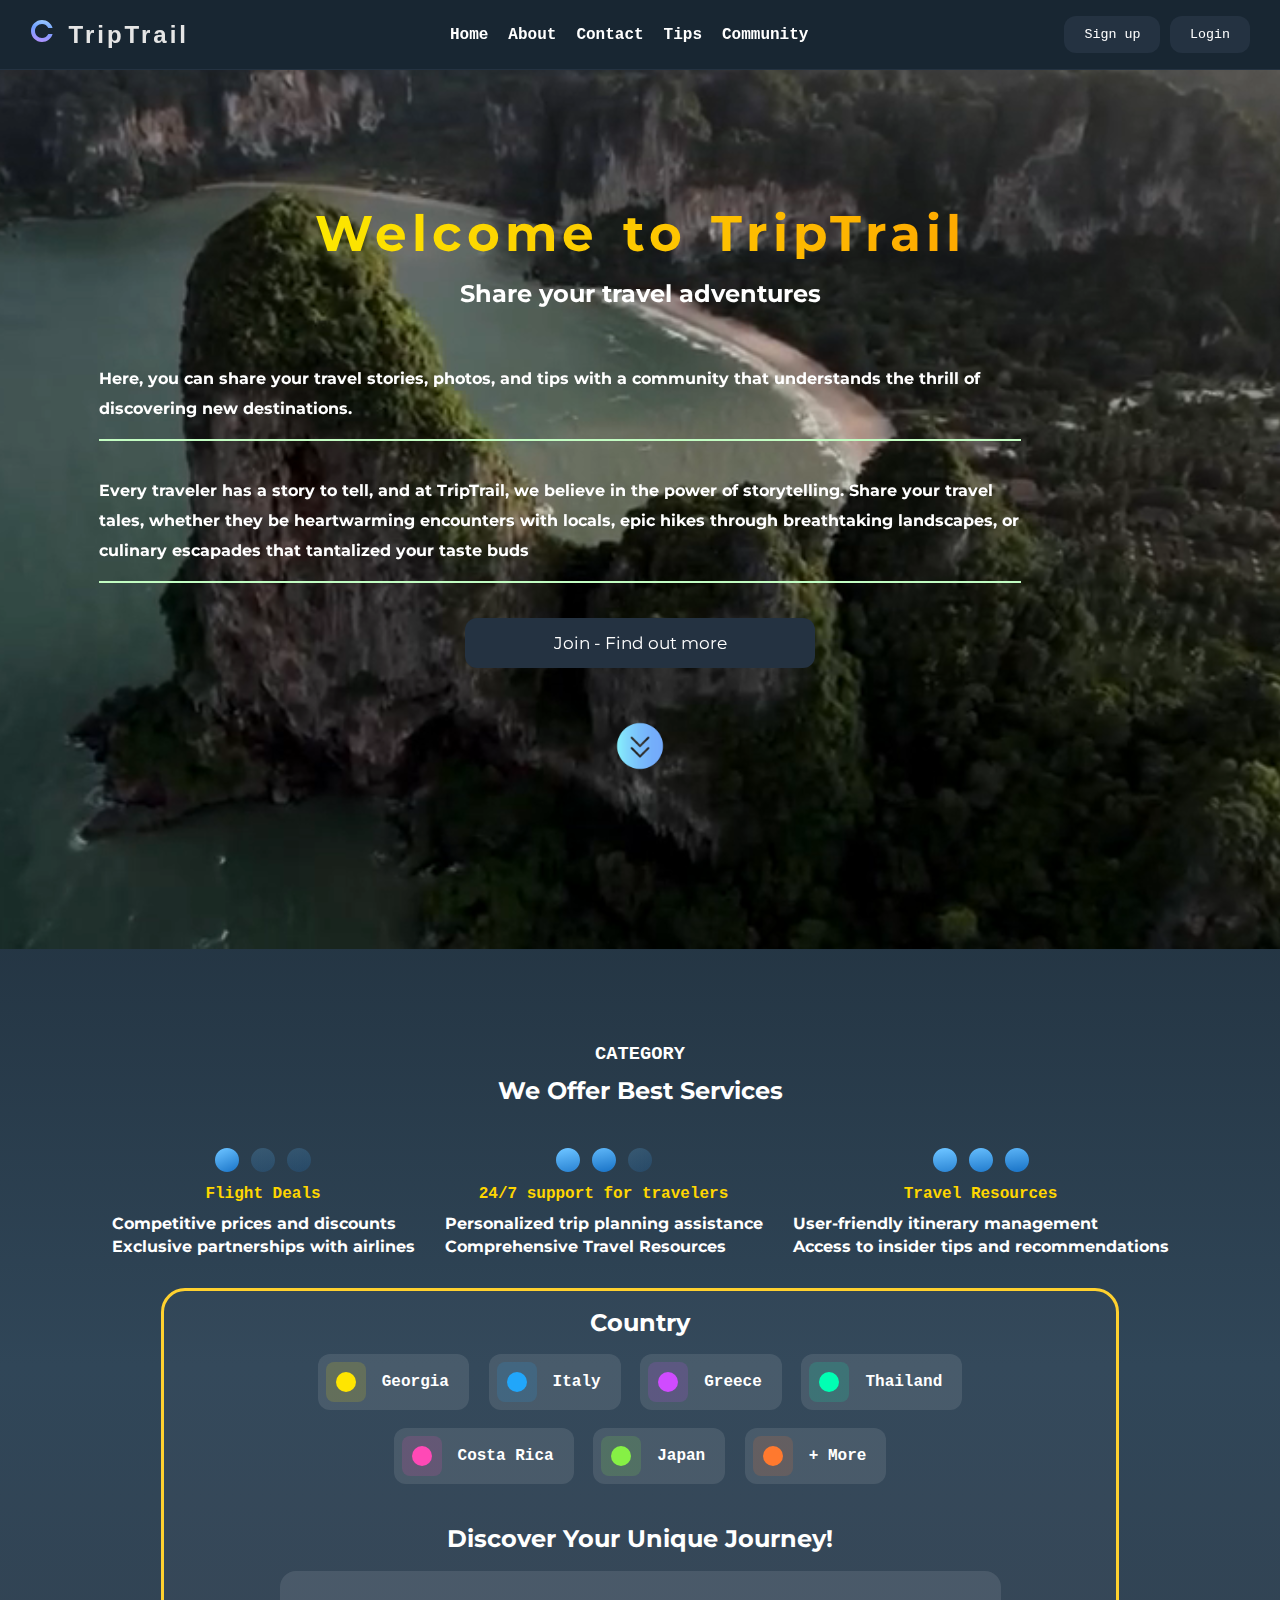
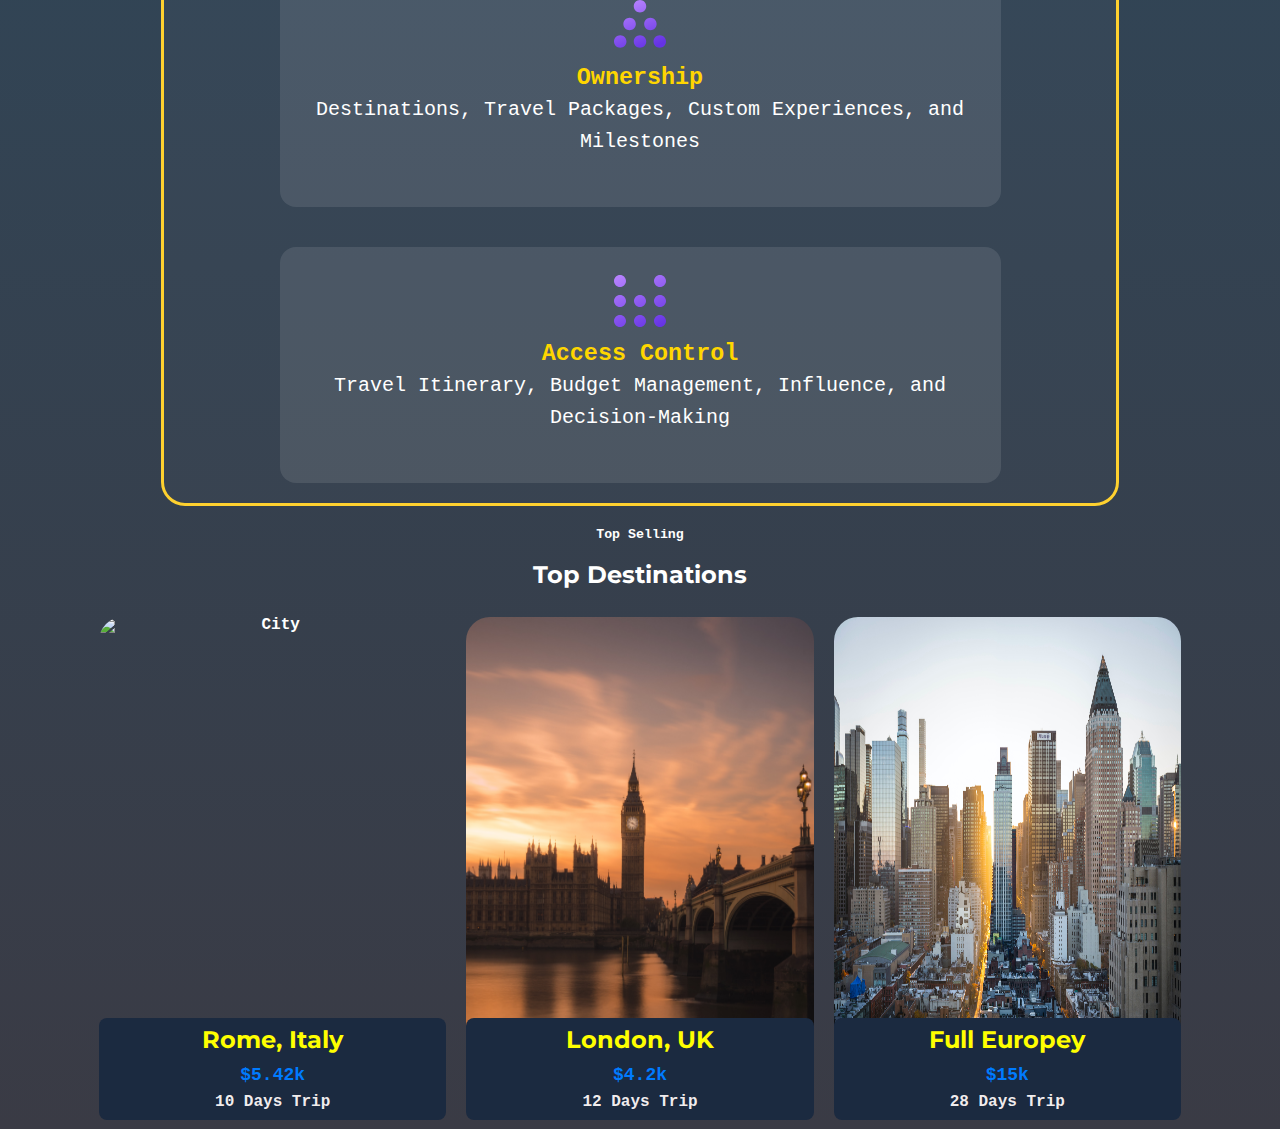
==== page/index.html @ 3b3ab617 "add destinations with responsive design" ====
<!DOCTYPE html>
<html lang="en">
  <head>
    <meta charset="UTF-8" />
    <meta name="viewport" content="width=device-width, initial-scale=1.0" />
    <!-- Font Styles: PT Mono -->
    <link rel="preconnect" href="https://fonts.googleapis.com" />
    <link rel="preconnect" href="https://fonts.gstatic.com" crossorigin />
    <link
      href="https://fonts.googleapis.com/css2?family=Asul&family=Manrope:wght@500&family=Montserrat:wght@100;200;300;500&family=PT+Mono&family=Roboto:wght@100;400;500&family=Ubuntu&family=Urbanist:wght@100&display=swap"
      rel="stylesheet"
    />

    <link rel="stylesheet" href="../style/reset.css" />
    <link rel="stylesheet" href="../style/style.css" />
    <script defer src="../functional.js"></script>
    <title>Travel Blog</title>
  </head>

  <body>
    <!-- ^ ---------- Header Section -->
    <header class="header_trip">
      <div class="navbar">
        <div>
          <img src="../image/logo-trip.svg" alt="Logo Icon" />
          <h2 id="logo_name">TripTrail</h2>
        </div>
        <!--^ ---------- Navigation Bar -->
        <nav class="nav_item">
          <ul class="nav_list active">
            <li><a href="#">Home</a></li>
            <li><a href="#">About</a></li>
            <li><a href="#">Contact</a></li>
            <li><a href="#">Tips</a></li>
            <li><a href="#">Community</a></li>
          </ul>
        </nav>
        <div>
          <div>
            <button class="register_btn">
              <a href="../page/registracion.html">Sign up</a>
            </button>
            <button class="register_btn">
              <a href="../page/registracion.html">Login</a>
            </button>
          </div>

          <div>
            <img
              id="burgerIcon"
              class="menu_icon burger"
              src="../image/burger-icon.png"
              alt="burger-icon"
            />
            <img
              id="closeIcon"
              class="menu_icon close"
              src="../image/close-icon.png"
              alt="close-icon"
            />
          </div>
        </div>
      </div>
    </header>

    <main>
      <section class="banner_section">
        <div class="contain">
          <video id="customVideo" autoplay muted loop>
            <source src="../image/banner-video.MP4" type="video/mp4" />
          </video>
        </div>

        <div class="banner_content">
          <h1 class="welcome FtMono">Welcome to TripTrail</h1>
          <h2 class="share FtMono">Share your travel adventures</h2>
          <p class="about_text FtMono">
            Here, you can share your travel stories, photos, and tips with a
            community that understands the thrill of discovering new
            destinations.
          </p>
          <p class="about_text FtMono">
            Every traveler has a story to tell, and at TripTrail, we believe in
            the power of storytelling. Share your travel tales, whether they be
            heartwarming encounters with locals, epic hikes through breathtaking
            landscapes, or culinary escapades that tantalized your taste buds
          </p>
          <button class="more_btn FtMono">Join - Find out more</button>
        </div>
      </section>
      <div class="arrow_container hidearrow">
        <img
          class="arrow"
          src="../image/down-arrow.png"
          alt="draw icon"
          id="scrollToNext"
        />
      </div>

      <section id="nextSection" class="about_section">
        <div class="roadmap">
          <h3>CATEGORY</h3>
          <h2 class="title FtMono">We Offer Best Services</h2>
          <div class="service">
            <div class="service_box">
              <img src="../image/Icon_feature_1.svg" alt="Color circle " />
              <h4 class="service_name">Flight Deals</h4>
              <p class="service_list FtMono">
                Competitive prices and discounts
              </p>
              <p class="service_list FtMono">
                Exclusive partnerships with airlines
              </p>
            </div>

            <div class="service_box">
              <img src="../image/Icon_feature_2.svg" alt="Color circle " />
              <h4 class="service_name">24/7 support for travelers</h4>
              <p class="service_list FtMono">
                Personalized trip planning assistance
              </p>
              <p class="service_list FtMono">Comprehensive Travel Resources</p>
            </div>

            <div class="service_box">
              <img src="../image/Icon_feature_3.svg" alt="Color circle " />
              <h4 class="service_name">Travel Resources</h4>
              <p class="service_list FtMono">
                User-friendly itinerary management
              </p>
              <p class="service_list FtMono">
                Access to insider tips and recommendations
              </p>
            </div>
          </div>

          <div class="creatorInfo">
            <div class="country">
              <h2 class="FtMono nameCountry">Country</h2>
              <!-- 1 -->
              <div class="countryBox">
                <img src="../image/Icon_1.svg" alt="Color circle" />
                <p>Georgia</p>
              </div>
              <!-- 2 -->
              <div class="countryBox">
                <img src="../image/Icon_2.svg" alt="Color circle" />
                <p>Italy</p>
              </div>
              <!-- 3 -->
              <div class="countryBox">
                <img src="../image/Icon_3.svg" alt="Color circle" />
                <p>Greece</p>
              </div>
              <!-- 4 -->
              <div class="countryBox">
                <img src="../image/Icon_4.svg" alt="Color circle" />
                <p>Thailand</p>
              </div>
              <!-- 5 -->
              <div class="countryBox">
                <img src="../image/Icon_5.svg" alt="Color circle" />
                <p>Costa Rica</p>
              </div>
              <!-- 6 -->
              <div class="countryBox">
                <img src="../image/Icon_6.svg" alt="Color circle" />
                <p>Japan</p>
              </div>
              <!-- 7-->
              <div class="countryBox">
                <img src="../image/Icon_7.svg" alt="Color circle" />
                <p>+ More</p>
              </div>
            </div>
            <h2 class="FtMono cardTitle">Discover Your Unique Journey!</h2>
            <div class="card">
              <div class="card_content">
                <img src="../image/Icon_ownership.svg" alt="Ownership" />
                <h3 style="color: #ffd600">Ownership</h3>
                <p>
                  Destinations, Travel Packages, Custom Experiences, and
                  Milestones
                </p>
              </div>

              <div class="card_content">
                <img src="../image/Icon_access.svg" alt="access" />
                <h3 style="color: #ffd600">Access Control</h3>
                <p>
                  Travel Itinerary, Budget Management, Influence, and
                  Decision-Making
                </p>
              </div>
            </div>
          </div>
        </div>
        <img class="uparrow" src="../image/up-arrow.png" alt="up arrow" />
      </section>

      <section class="reviews_section">
        <div class="destinations">
          <div class="rev">
            <h5>Top Selling</h5>
            <h2 class="FtMono">Top Destinations</h2>
          </div>
          <div class="contentCityInfo">
          <!-- 1 -->
          <div class="cityCard">
            <img class="cityImg" src="../image/city1.jpg" alt="City" />
      
            <div class="cityInfo">
              <p class="cityName FtMono">Rome, Italy</p>
              <div>
                
              </div>
              <span class="cityPrice">$5.42k</span>
              <p class="cityDuration">10 Days Trip</p>
            </div>
          </div>
      
          <!-- 2 -->
          <div class="cityCard">
            <img class="cityImg" src="../image/city2.jpg" alt="City" />
      
            <div class="cityInfo">
              <p class="cityName FtMono">London, UK</p>
              <span class="cityPrice">$4.2k</span>
              <p class="cityDuration">12 Days Trip</p>
            </div>
          </div>
      
          <!-- 3 -->
          <div class="cityCard">
            <img class="cityImg" src="../image/city3.jpg" alt="City" />
      
            <div class="cityInfo">
              <p class="cityName FtMono">Full Europey</p>
              <span class="cityPrice">$15k</span>
              <p class="cityDuration">28 Days Trip</p>
            </div>
          </div>

        

          </div>
        </div>
      </section>
      
    </main>
  </body>
</html>
---- style/style.css ----
/* CSS Variables */
:root {
  --color-bg: #0a11172d;
  --color-dark-gunmetal: #182632;
  --color-gunmetal: #243241;
  --color-purple-light: #e2c1f9;
  --color-yellow: #ffc803;
  --color-white: #fff;
  --color-platinum: #e5e5e5;
  --color-blue-hover: #5021ff;
  --color-error-red: #E84142;
  --font-family-mono: "PT Mono", monospace;
  --animation-duration: 0.5s;
}

* {
  color: var(--color-white);
  font-family: var(--font-family-mono);
}

body {
  min-height: 100vh;
  background-color: var(--color-bg);
  font-weight: 700;
  background-image: linear-gradient(0deg,
      #3a3b45 0%,
      #304658 50%,
      #0a1117 100%);
}

/* Header Styles */

header {
  min-height: 4.375rem;
  position: fixed;
  top: 0;
  left: 0;
  right: 0;
  background-color: var(--color-dark-gunmetal);
  border-bottom: 0.0625rem solid var(--color-gunmetal);
  z-index: 100;
  transition: opacity 0.5s ease, transform 0.5s ease;
  padding: 0 1.875rem;
}

.navbar {
  display: flex;
  align-items: center;
  flex-wrap: wrap;
  position: fixed;
  top: 0;
  left: 0;
  width: 100%;
  min-height: 4.375rem;
  border-bottom: 0.0625rem solid var(--color-gunmetal);
  transform: translateY(-100%);
  transition: opacity 0.5s ease, transform 0.5s ease;
  padding: 0 1.875rem;
}

#logo_name {
  font-family: "Segoe UI", Tahoma, Geneva, Verdana, sans-serif;
  letter-spacing: 0.1875rem;
  display: inline-block;
  padding: 0.3125rem;
  color: var(--color-platinum);
}

.nav_item {
  display: flex;
  gap: 1.25rem;
  align-items: center;
}

.nav_list {
  list-style: none;
  display: flex;
  gap: 1.25rem;
}

.nav_list a {
  text-decoration: none;
  color: var(--color-white);
  padding-bottom: 0.625rem;
  border-bottom: 0.125rem solid transparent;
  transition: color 0.3s ease, border-bottom 0.4s ease-in-out;
}

.nav_list a:hover {
  color: var(--color-blue-hover);
  border-bottom-color: var(--color-blue-hover);
}

.register_btn,
.more_btn {
  padding: 0.6875rem 1.25rem;
  border-radius: 0.75rem;
  background-color: var(--color-gunmetal);
  cursor: pointer;
  transition: background-color 0.3s ease, transform 0.2s ease;
}

.register_btn:hover,
.more_btn:hover {
  background-color: var(--color-blue-hover);
  transform: scale(1.05);
}

.menu_icon {
  display: none;
  height: 1.875rem;
}

.nav_item {
  display: flex;
  justify-content: center;
  align-items: center;
  flex-grow: 1;
}

/*Menu Animation */
@keyframes slideDown {
  from {
    transform: translateY(-100%);
    opacity: 0;
  }

  to {
    transform: translateY(0);
    opacity: 1;
  }
}

@keyframes slideUp {
  from {
    transform: translateY(0);
    opacity: 1;
  }

  to {
    transform: translateY(-100%);
    opacity: 0;
  }
}

.nav_list.active {
  animation: slideDown var(--animation-duration) ease-in-out;
}

.nav_list:not(.active) {
  max-height: 0;
  animation: slideUp var(--animation-duration) ease-in-out;
  overflow: hidden;
}

/* Registration Page */
.register-link {
  display: none;
}

#registration_container {
  min-height: 852px;
  display: flex;
  justify-content: center;
  align-items: center;
  align-self: auto;
  gap: 20%;
  color: var(--color-purple-light);
}

.greetings_card {
  width: clamp(200px, 100%, 400px);
  min-height: 300px;
  display: grid;
  align-content: space-evenly;
  box-shadow: 10px 14px 18px 2px rgba(4, 64, 148, 0.487);
}

.backIcon {
  width: 30px;
  vertical-align: middle;
}

.cancel,
.sign_text,
.signMessage {
  font-size: 20px;
  font-family: "Montserrat", sans-serif;
}

.sign_text {
  font-size: 50px;
  line-height: 65px;
  color: var(--color-blue-hover);
  animation: signText 5s linear infinite;
}


@keyframes signText {
  0% {
    color: #bc7af9;
  }

  50% {
    color: #f8ff95;
  }

  100% {
    color: #a6ff96;
  }
}

.signMessage {
  font-size: 18px;
  line-height: 28px;
}

.register_card {
  width: clamp(200px, 100%, 600px);
  box-shadow: 20px 14px 228px 100px rgba(4, 64, 148, 0.487);
}

.register_nameItem {
  height: 60px;
  display: flex;
  justify-content: space-around;
  align-items: center;
  box-shadow: 7px 20px 108px 2px var(--color-yellow);
  border-bottom: 2px solid var(--color-yellow);
}

.name-input {
  margin-bottom: 20px;
}

/* Form Styles */
.form_group {
  margin-bottom: 20px;
}

.user_form {
  background-color: #103f986a;
}

label {
  display: block;
  margin: 13px 8px;
}

.form_group label {
  color: var(--color-purple-light);
}

input[type="text"],
input[type="email"],
input[type="password"],
input[type="tel"] {
  width: 100%;
  height: 60px;
  border-radius: 5px;
  border: 2px solid #038abff0;
  background-color: #0f202f40;
  box-shadow: 1px 5px 8px 12px #01369988;
  padding: 0 20px;
  margin-bottom: 16px;
}

input[type="checkbox"] {
  margin-right: 5px;
}

.form_group input:hover {
  border: 2px solid var(--color-yellow);
  box-shadow: 0px 1px 5px 0px var(--color-yellow);
}

.form_group input:focus {
  border: 2px solid var(--color-purple-light);
  box-shadow: 0px 1px 5px 0px var(--color-purple-light);
}

.login {
  width: clamp(50px, 100%, 150px);
  height: 50px;
  display: block;
}

.input_error {
  color: var(--color-error-red);
  font-size: 14px;
  display: none;
}

.password_input_container {
  position: relative;
}

.password_input {
  padding-right: 30px;
}

.password_toggle_icon {
  cursor: pointer;
  width: 28px;
  position: absolute;
  right: 19px;
  top: 40%;
  transform: translateY(-50%);
  z-index: 1;
}

.success-container {
  width: clamp(150px, 90%, 400px);
  position: fixed;
  top: 50%;
  left: 50%;
  transform: translate(-50%, -50%);
  padding: 50px 20px;
  text-align: center;
  animation: slide-in 0.5s ease-in-out;
  border-radius: 20px;
  background-color: var(--color-gunmetal);
  box-shadow: 2px 14px 300px #038abff0;
  display: none;
  z-index: 20;
}

.success-content h2 {
  font-family: Arial, Helvetica, sans-serif;
  letter-spacing: 4px;
  color: #16FF00;
}

.success-content p {
  color: #FFED00;
  font-size: 18px;
  line-height: 50px;
}

@keyframes slide-in {
  from {
    transform: translateX(100%);
  }

  to {
    transform: translateX(0);
  }
}

#continueButton {
  border: none;
  min-width: 120px;
  width: clamp(120px, 100%, 300px);
  height: 50px;
  cursor: pointer;
  margin-top: 20px;
  border-radius: 4px;
  font-family: Arial, Helvetica, sans-serif;
  text-transform: uppercase;
  color: #fff;
  background-color: var(--color-blue-hover);
}

#continueButton:hover {
  background-color: #5121ff8d;
}


.account_navIcon {
  width: 30px;
}

.user {
  margin-right: 100px;
}

.navbar_icon {
  display: flex;
  gap: 10px;
}

/**------------------------------ Banner Section */
.banner_section {
  width: 95%;
  display: flex;
  justify-content: space-around;
  align-items: center;
  flex-direction: row-reverse;
  flex-wrap: wrap;
  margin: auto;
  overflow: hidden;
}


#customVideo::-webkit-media-controls,
#customVideo::-webkit-media-controls-enclosure,
#customVideo::-webkit-media-controls-panel,
#customVideo::media-controls-panel {
  display: none !important;
}

#customVideo {
  pointer-events: none;
}

#customVideo {
  width: clamp(150px, 100%, 513px);
  pointer-events: none;
  border-radius: 34px 632px 139px 688px;
  margin-top: -12px;
  transform: rotate(260deg);
}

.banner_content {
  width: clamp(100px, 100%, 635px);
  text-align: center;
  z-index: 1;
}


.greetings_card,
.FtMono {
  font-family: "Montserrat", sans-serif;
}


.welcome {
  font-size: 50px;
  word-spacing: 5px;
  letter-spacing: 5px;
  background-image: linear-gradient(to right, #fbff00, #ff9100);
  -webkit-background-clip: text;
  background-clip: text;
  color: transparent;
}

.share {
  line-height: 70px;
}

.about_text {
  line-height: 30px;
  margin: 35px;
  padding-bottom: 15px;
  text-align: start;
  border-bottom: 2px solid rgb(194, 253, 194);
}

.more_btn {
  width: clamp(20px, 100%, 350px);
  height: 50px;
  font-size: 17px;
}

.arrow_container {
  display: flex;
  justify-content: center;
  align-items: center;
  /* margin-bottom: 64px; */

}

.arrow {
  width: 50px;
  border-radius: 50%;
  animation: slideUpDown .6s infinite alternate;
}

.arrow:hover {
  box-shadow: 12px 21px 118px 10px var(--color-blue-hover);
}

@keyframes slideUpDown {
  0% {
    transform: translateY(0);
  }

  100% {
    transform: translateY(10px);
  }
}
/** Roadmap Section */
.about_section {
  margin-top: 65px;
  display: flex;
  justify-content: center;
  align-items: center;
  position: relative;
}

.roadmap {
  width: clamp(200px, 100%, 1064px);
  text-align: center;
  overflow: hidden;
}

.service {
  display: flex;
  justify-content: space-between;
  margin: 30px 0;
}

.title {
  line-height: 54px;
}

.service_name {
  margin: 10px 0;
  color: #FFD600;
}

.service_list {
  line-height: 23px;
  text-align: start;
}

.creatorInfo {
  border-radius: 24px;
  border: 3px solid #FFD12F;
  background: #ffffff05;
  margin-top: 50px;
}

.country {
  width: clamp(200px, 100%, 701px);
  min-height: 196px;
  margin: 20px auto;
}

.countryBox {
  border-radius: 12px;
  background: rgba(255, 255, 255, 0.10);
  display: inline-flex;
  padding: 8px 20px 8px 8px;
  align-items: center;
  gap: 16px;
  margin: 19px 5px -1px;
}

.card {
  width: clamp(200px, 100%, 904px);
  display: flex;
  justify-content: space-evenly;
  align-items: center;
  text-align: center;
  margin: 20px auto;
  gap: 40px;
}

.card_content {
  width: clamp(200px, 100%, 432px);
  min-height: 236px;
  color: #FFF;
  text-align: center;
  font-size: 20px;
  font-weight: 400;
  line-height: 32px;
  border-radius: 16px;
  padding: 28px;
  background: #ffffff1a;
}

.reviews_section {
  display: flex;
  justify-content: center;
  align-items: center;
}
.uparrow {
  width: 40px;
  position: fixed;
  right: 20px;
  bottom: 10px;
  z-index: 111; 
}

.destinations {
  width: clamp(200px,100%, 1102px);
  text-align: center;
  display: flex; 
  flex-direction: column; 
  align-items: center; 
  overflow: hidden;
}

.rev {
  display: block;
  text-align: center; 
  margin-bottom: 20px; 
}

.cityCard {
  width: clamp(100px, 100%, 358px);
  position: relative;
  display: flex;
  align-items: center; 
  text-align: center;
  margin: 10px; 
}

.cityImg {
  width: 100%;
  height: 503px;
  border-radius: 24px;
}

.cityInfo {
  width: 100%;
  position: absolute;
  bottom: 0;
  left: 0;
  background-color: #1B2A40; 
  padding: 10px;
  border-radius: 8px;
}

.cityName {
  font-size: 24px;
  color: yellow;
  margin-bottom: 5px;
}

.cityPrice {
  font-size: 18px;
  line-height: 37px;
  color: #007bff;
}

.cityDuration {
  font-size: 16px;
  color: #fff9f9f3;
}

.contentCityInfo {
  display: flex;
}


/**--------------------------- Media Query 1440px */
@media only screen and (max-width: 1440px) {
  .banner_section {
    width: 100%;
  }

  .about_text {
    width: 80%;
  }

}



/**--------------------------- Media Query 1300px */
@media only screen and (max-width: 1300px) {

  /** registration page */
  #registration_container {
    flex-wrap: wrap;
    padding: 17px 30px;
    gap: 10%;
  }

  .sign_text {
    font-size: 25px;
  }

  .greetings_card {
    width: clamp(500px, 100%, 592px);
    min-height: 150px;
    box-shadow: none;
  }

  .signMessage {
    font-size: 16px;
  }

  /** banner Section */
  .banner_section {
    flex-direction: column;
    align-items: center;
    min-height: 860px;
  }

  .banner_content {
    width: 90%;
    position: absolute;
    z-index: 2;
  }

  #customVideo {
    width: 900px;
    height: auto;
    z-index: 1;
    border-radius: 8px;
    margin-top: -12px;
    transform: rotate(270deg);
  }

  .contain {
    max-height: 1291px;
    margin-top: -311px;
  }

  .arrow {
    margin-top: -300px;
  }

  .hidearrow {
    display: none;
  }

  .topArrow {
    margin-top: 53px;
  }
  .service {
  justify-content: center;
  flex-wrap: wrap;
  align-items: center;
  gap: 30px;
}
.card {
 flex-direction: column;
}
.creatorInfo {
  flex-wrap: wrap;
    width: 90%;
    margin: 0 auto;
}
.card_content {
  width: clamp(200px, 90%, 721px);
}
}

@media only screen and (max-width:1024px) {
  .contentCityInfo {
    flex-direction: column;
    justify-content: center;
    align-items: center;
    width: 90%;
  }
  .cityCard {
    width: 100%;
  }
}


/* Media Query 820px */
@media only screen and (max-width: 51.25rem) {

  .register_btn,
  .menu_icon.close {
    display: none;
  }

  .menu_icon.burger {
    display: inline-block;
  }

  .navbar {
    padding: 0 1.25rem;
    justify-content: space-evenly;
  }

  .nav_list {
    display: none;
    flex-direction: column;
    position: absolute;
    top: 100%;
    right: 0;
    background-color: var(--color-dark-gunmetal);
    border: 0.0625rem solid var(--color-gunmetal);
    width: 100%;
  }

  .nav_list.active {
    display: flex;
  }

  .nav_list a {
    display: block;
    text-decoration: none;
    color: var(--color-white);
    padding-bottom: 0.625rem;
    margin: 0rem 1.25rem 0.3125rem;
    border-bottom: 0.125rem solid transparent;
    transition: color 0.3s ease, border-bottom 0.4s ease-in-out;
  }

  .nav_list a:hover {
    color: var(--color-blue-hover);
    border-bottom-color: var(--color-blue-hover);
  }

  /**  Registracion Page */*/
  .name-input {
    margin-bottom: 0px;
  }

  .success-content p,
  .success-content h2 {
    font-size: 12px;
    line-height: 40px;
    letter-spacing: 2px;
  }

}

.navbar {
  transition: transform 0.5s ease-in-out;
  transform: translateY(0);
}

@media only screen and (max-width: 425px) {
  .welcome {
    font-size: 20px;
  }

  .about_text {
    font-size: 15px;
    line-height: 26px;
  }
}


@media only screen and (max-width: 360px) {

  /* * registration Page */
  #registration_container {
    padding: 11px;
  }

  .sign_text {
    font-size: 13px;
    line-height: 40px;
  }

  .signMessage,
  .cancel {
    font-size: 12px;
    line-height: 20px;
  }

  .register_nameItem h3 {
    font-size: 16px;
  }

  .logo_header {
    display: none;
  }

  .input_error {
    font-size: 12px;
  }

  .share,
  .welcome {
    font-size: 15px;
    line-height: 24px;
  }

  /**banner section  */
  .about_text {
    width: 90%;
    margin: 35px 0;
    font-size: 12px;
  }

  .more_btn {
    font-size: 13px;
  }

  .topArrow {
    margin-top: 33px;
  }

  .banner_content {
    margin-top: -328px;
  }
}
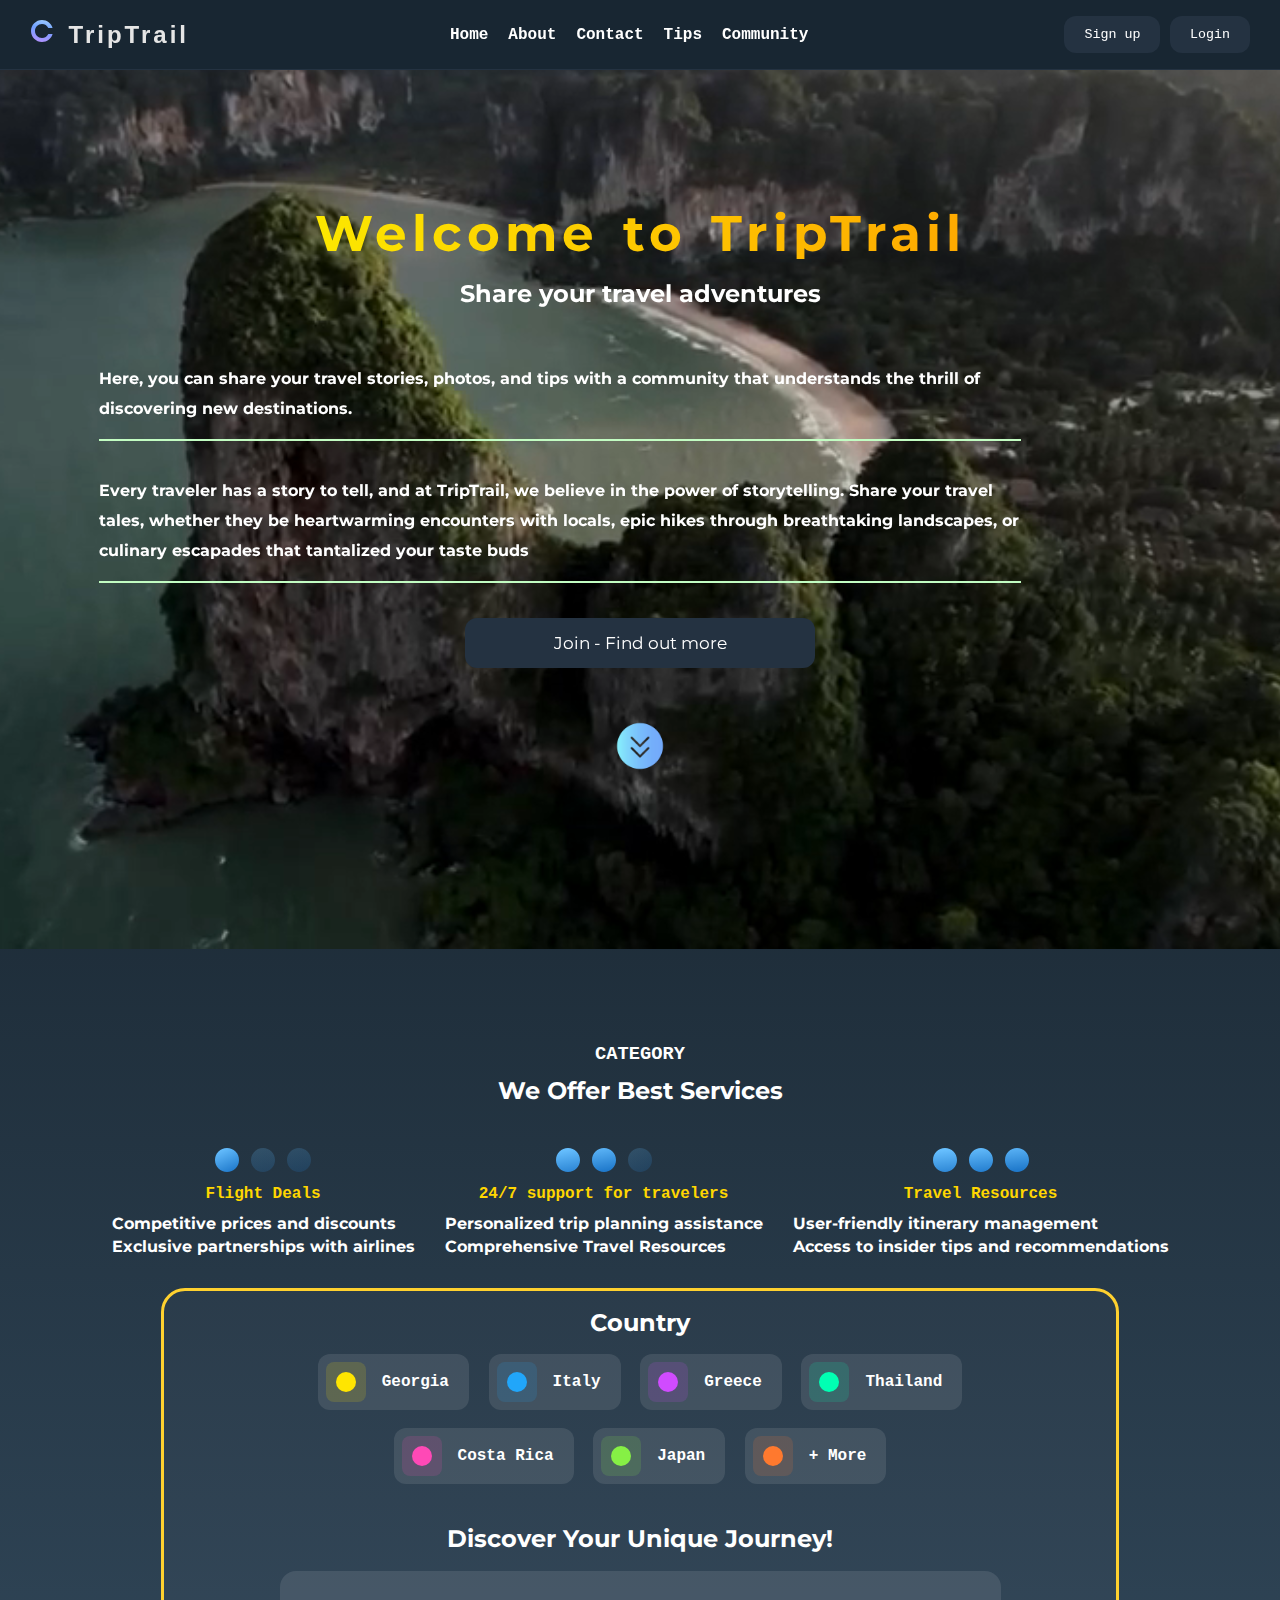
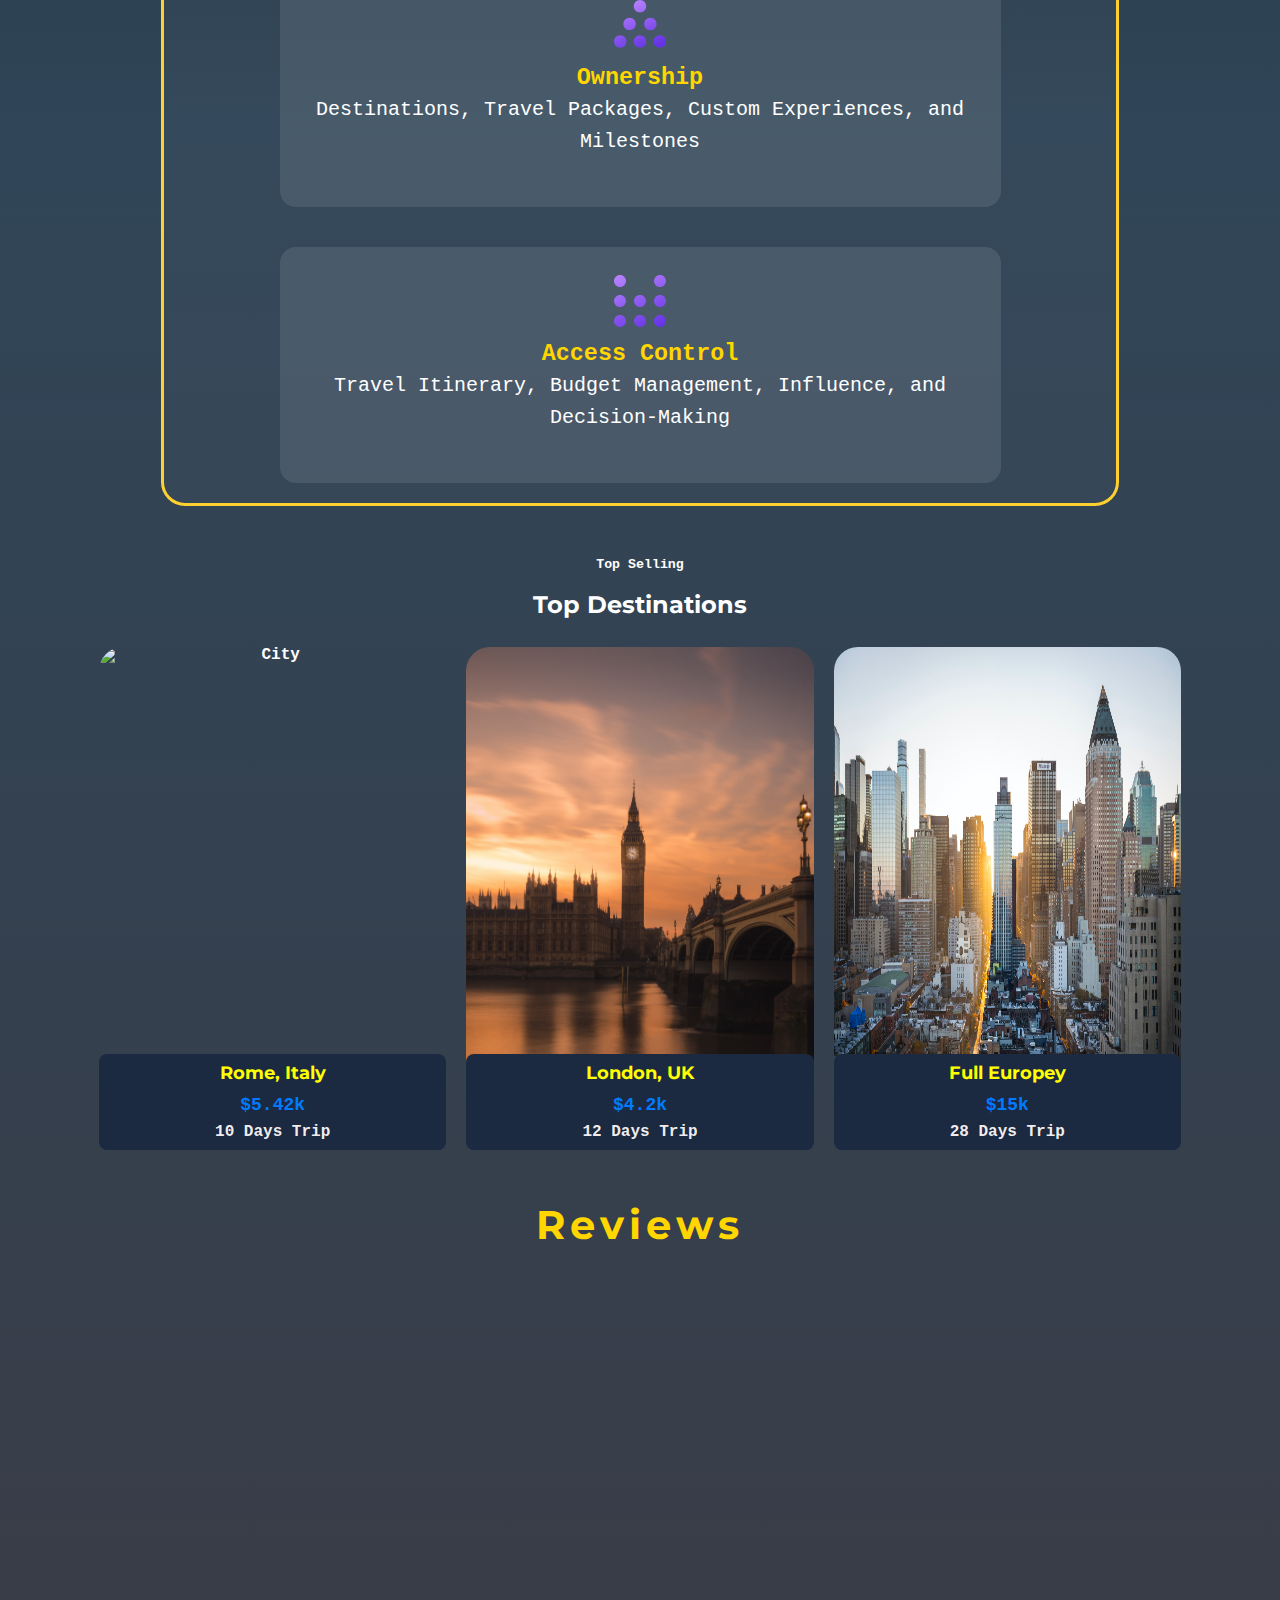
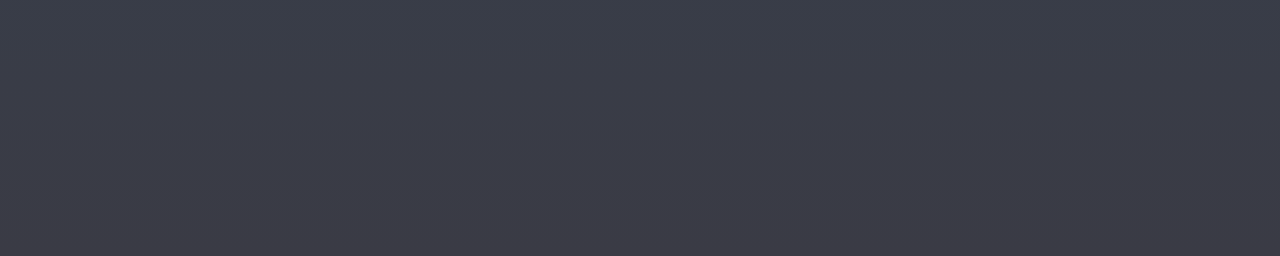
==== commit 4e00a176: "add fetch user data for reviews section" ====
--- a/page/index.html
+++ b/page/index.html
@@ -205,48 +205,48 @@
             <h2 class="FtMono">Top Destinations</h2>
           </div>
           <div class="contentCityInfo">
-          <!-- 1 -->
-          <div class="cityCard">
-            <img class="cityImg" src="../image/city1.jpg" alt="City" />
-      
-            <div class="cityInfo">
-              <p class="cityName FtMono">Rome, Italy</p>
-              <div>
-                
-              </div>
-              <span class="cityPrice">$5.42k</span>
-              <p class="cityDuration">10 Days Trip</p>
-            </div>
-          </div>
-      
-          <!-- 2 -->
-          <div class="cityCard">
-            <img class="cityImg" src="../image/city2.jpg" alt="City" />
-      
-            <div class="cityInfo">
-              <p class="cityName FtMono">London, UK</p>
-              <span class="cityPrice">$4.2k</span>
-              <p class="cityDuration">12 Days Trip</p>
-            </div>
-          </div>
-      
-          <!-- 3 -->
-          <div class="cityCard">
-            <img class="cityImg" src="../image/city3.jpg" alt="City" />
-      
-            <div class="cityInfo">
-              <p class="cityName FtMono">Full Europey</p>
-              <span class="cityPrice">$15k</span>
-              <p class="cityDuration">28 Days Trip</p>
-            </div>
-          </div>
-
-        
-
-          </div>
-        </div>
-      </section>
-      
+            <!-- 1 -->
+            <div class="cityCard">
+              <img class="cityImg" src="../image/city1.jpg" alt="City" />
+
+              <div class="cityInfo">
+                <p class="cityName FtMono">Rome, Italy</p>
+                <div></div>
+                <span class="cityPrice">$5.42k</span>
+                <p class="cityDuration">10 Days Trip</p>
+              </div>
+            </div>
+
+            <!-- 2 -->
+            <div class="cityCard">
+              <img class="cityImg" src="../image/city2.jpg" alt="City" />
+
+              <div class="cityInfo">
+                <p class="cityName FtMono">London, UK</p>
+                <span class="cityPrice">$4.2k</span>
+                <p class="cityDuration">12 Days Trip</p>
+              </div>
+            </div>
+
+            <!-- 3 -->
+            <div class="cityCard">
+              <img class="cityImg" src="../image/city3.jpg" alt="City" />
+
+              <div class="cityInfo">
+                <p class="cityName FtMono">Full Europey</p>
+                <span class="cityPrice">$15k</span>
+                <p class="cityDuration">28 Days Trip</p>
+              </div>
+            </div>
+          </div>
+        </div>
+      </section>
+
+      <section>
+        <h2 class="reviews_heading FtMono">Reviews</h2>
+
+        <div class="reviews" id="user-reviews"></div>
+      </section>
     </main>
   </body>
 </html>
--- a/style/style.css
+++ b/style/style.css
@@ -479,6 +479,7 @@
     transform: translateY(10px);
   }
 }
+
 /** Roadmap Section */
 .about_section {
   margin-top: 65px;
@@ -565,36 +566,38 @@
   justify-content: center;
   align-items: center;
 }
+
 .uparrow {
   width: 40px;
   position: fixed;
   right: 20px;
   bottom: 10px;
-  z-index: 111; 
+  z-index: 111;
 }
 
 .destinations {
-  width: clamp(200px,100%, 1102px);
+  width: clamp(200px, 100%, 1102px);
   text-align: center;
-  display: flex; 
-  flex-direction: column; 
-  align-items: center; 
+  display: flex;
+  flex-direction: column;
+  align-items: center;
   overflow: hidden;
+  margin: 30px 0;
 }
 
 .rev {
   display: block;
-  text-align: center; 
-  margin-bottom: 20px; 
+  text-align: center;
+  margin-bottom: 20px;
 }
 
 .cityCard {
   width: clamp(100px, 100%, 358px);
   position: relative;
   display: flex;
-  align-items: center; 
+  align-items: center;
   text-align: center;
-  margin: 10px; 
+  margin: 10px;
 }
 
 .cityImg {
@@ -608,13 +611,13 @@
   position: absolute;
   bottom: 0;
   left: 0;
-  background-color: #1B2A40; 
+  background-color: #1B2A40;
   padding: 10px;
   border-radius: 8px;
 }
 
 .cityName {
-  font-size: 24px;
+  font-size: 18px;
   color: yellow;
   margin-bottom: 5px;
 }
@@ -634,6 +637,72 @@
   display: flex;
 }
 
+.reviews {
+  width: 90%;
+    min-height: 597px;   
+     display: flex;
+    flex-wrap: wrap;
+    justify-content: center;
+    align-items: center;
+    margin: 0 auto;
+    gap: 37px;
+}
+.reviews_heading {
+  color: #ffd600;
+  text-align: center;
+  line-height: 70px;
+  font-size: 40px;
+  letter-spacing: 5px;
+}
+
+.card_views {
+  width: 444px;
+  height: 260px;
+  padding: 29px;
+  border-radius: 20px;
+  border: 1px solid #ffffff;
+  background: #121E28;
+  backdrop-filter: blur(2px);
+}
+.card_views:hover {
+  box-shadow: 4px 4px 18px 2px #ffd600;
+  transform: translateY(-5px); 
+  transition: transform 0.3s ease; 
+}
+
+
+.userInfo {
+  display: flex;
+  gap: 15px;
+  align-items: center;
+}
+
+.userImg {
+  width: 46px;
+  height: 46px;
+  border-radius: 100px;
+}
+
+.userName {
+  font-weight: 800;
+}
+.userMail {
+  font-style: italic;
+  font-size: 14px;
+  font-weight: lighter;
+}
+.userMail p{
+    color: #cfe6fab0;
+}
+.commentary {
+  line-height: 22px;
+  margin: 20px 0;
+  text-align: center;
+}
+.stars {
+   width: 100%;
+   text-align: center;
+}
 
 /**--------------------------- Media Query 1440px */
 @media only screen and (max-width: 1440px) {
@@ -646,7 +715,6 @@
   }
 
 }
-
 
 
 /**--------------------------- Media Query 1300px */
@@ -711,23 +779,27 @@
   .topArrow {
     margin-top: 53px;
   }
+
   .service {
-  justify-content: center;
-  flex-wrap: wrap;
-  align-items: center;
-  gap: 30px;
-}
-.card {
- flex-direction: column;
-}
-.creatorInfo {
-  flex-wrap: wrap;
+    justify-content: center;
+    flex-wrap: wrap;
+    align-items: center;
+    gap: 30px;
+  }
+
+  .card {
+    flex-direction: column;
+  }
+
+  .creatorInfo {
+    flex-wrap: wrap;
     width: 90%;
     margin: 0 auto;
-}
-.card_content {
-  width: clamp(200px, 90%, 721px);
-}
+  }
+
+  .card_content {
+    width: clamp(200px, 90%, 721px);
+  }
 }
 
 @media only screen and (max-width:1024px) {
@@ -737,6 +809,7 @@
     align-items: center;
     width: 90%;
   }
+
   .cityCard {
     width: 100%;
   }
@@ -790,8 +863,8 @@
     border-bottom-color: var(--color-blue-hover);
   }
 
-  /**  Registracion Page */*/
-  .name-input {
+  /**  Registracion Page */
+  */ .name-input {
     margin-bottom: 0px;
   }
 
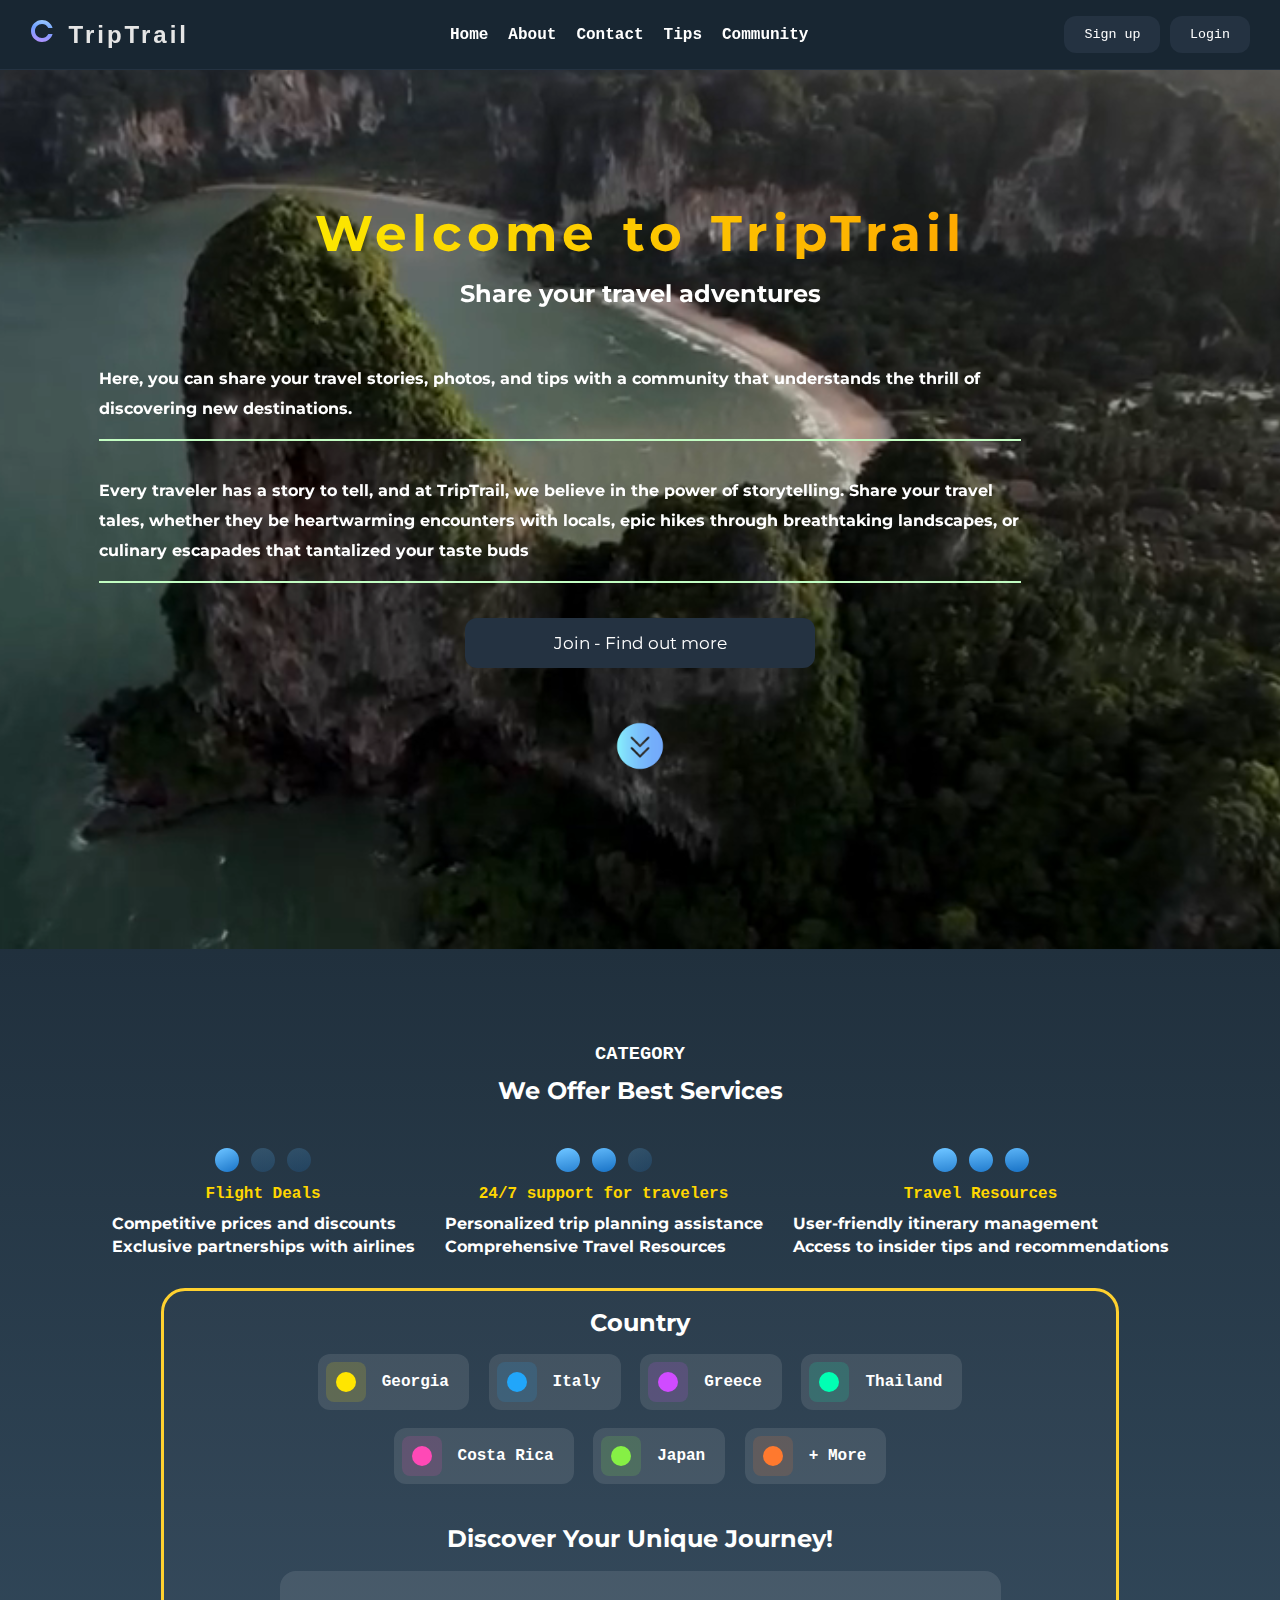
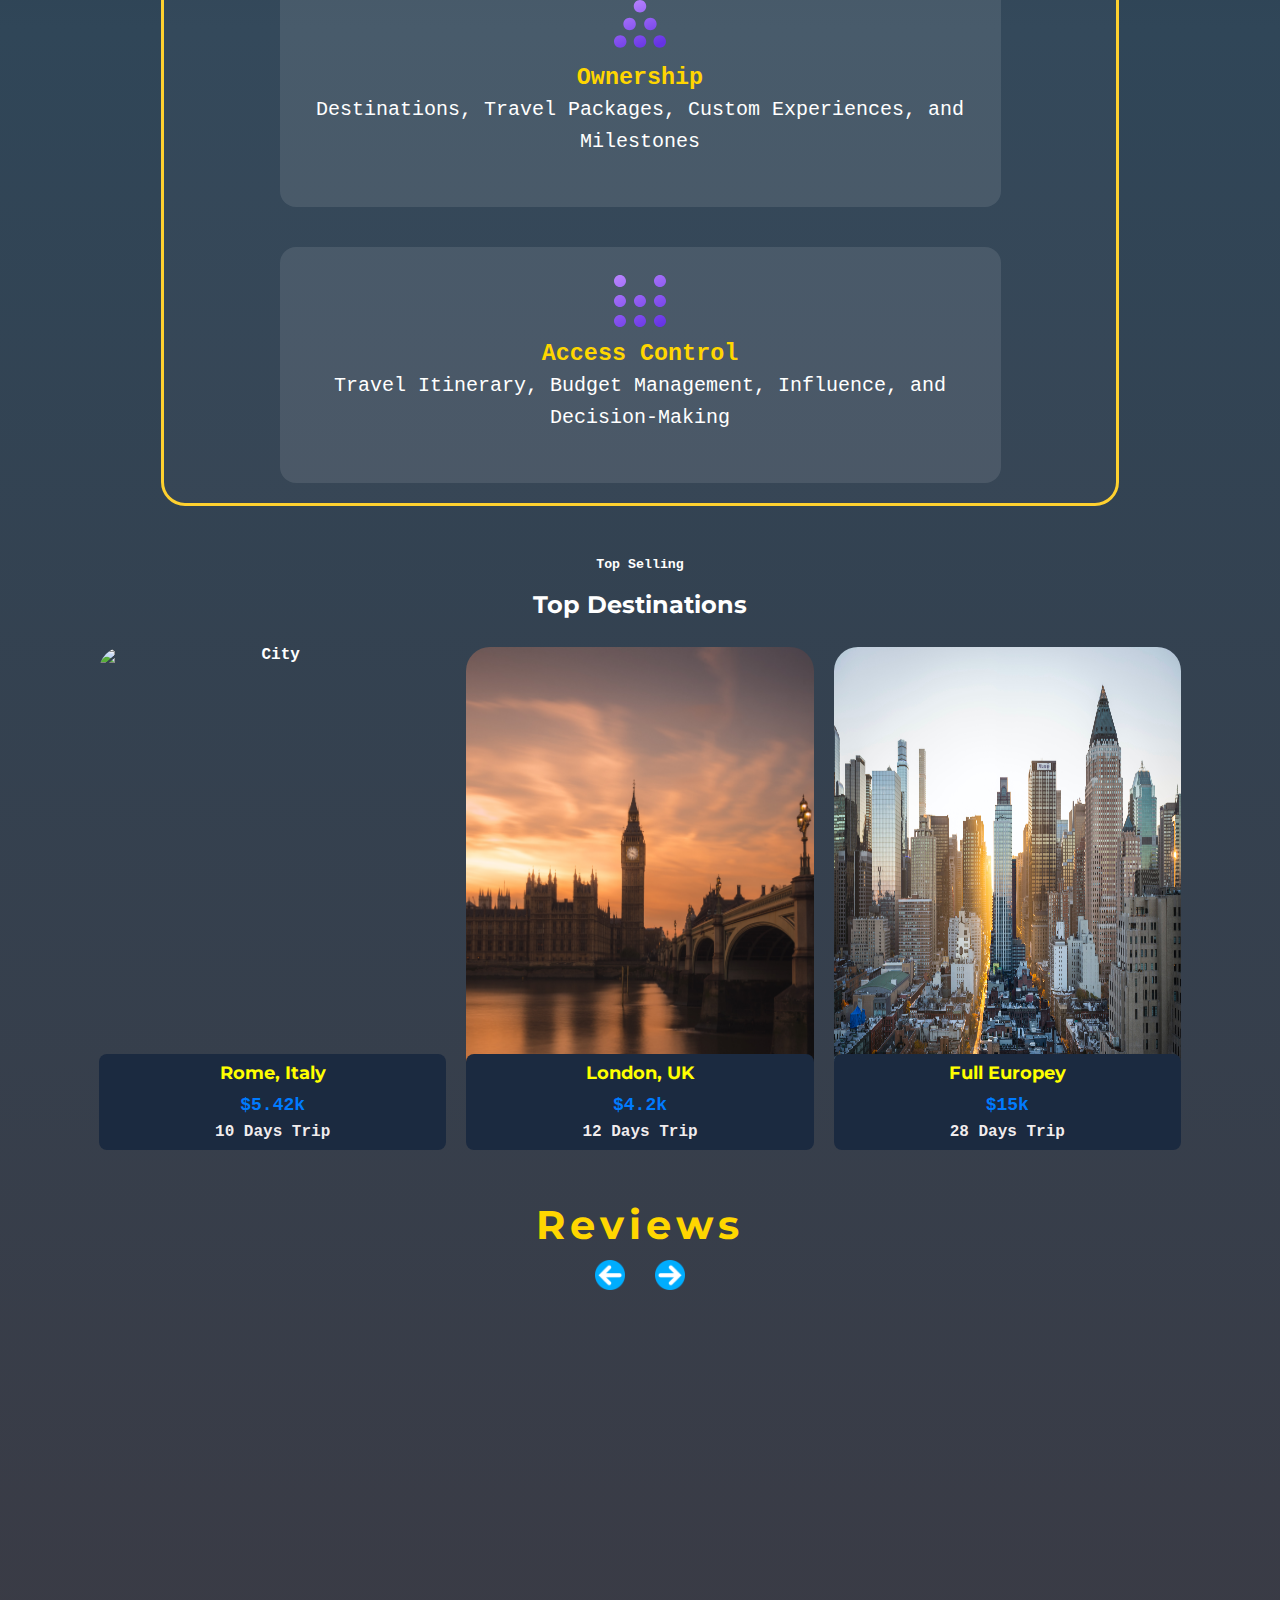
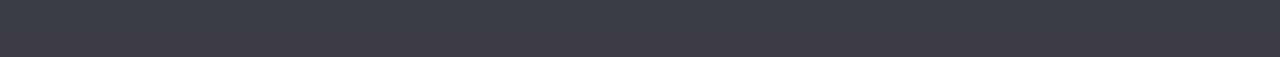
==== commit f6f7abde: "add slider to reviews section" ====
--- a/page/index.html
+++ b/page/index.html
@@ -243,10 +243,23 @@
       </section>
 
       <section>
-        <h2 class="reviews_heading FtMono">Reviews</h2>
-
-        <div class="reviews" id="user-reviews"></div>
-      </section>
+        <h2 class="reviews_heading FtMono">Reviews</h2>     
+        
+             <div class="navigator">
+                    <img class="slideIcon back" src="../image/back.png" alt="back">
+            <img class="slideIcon next" src="../image/next.png" alt="next">
+          </div>
+        <div class="slider">     
+
+  
+          <div class="slider-controls">
+
+          </div>
+          <div class="reviews" id="user-reviews"></div>
+        </div>
+      </section>
+      
+
     </main>
   </body>
 </html>
--- a/style/style.css
+++ b/style/style.css
@@ -561,12 +561,6 @@
   background: #ffffff1a;
 }
 
-.reviews_section {
-  display: flex;
-  justify-content: center;
-  align-items: center;
-}
-
 .uparrow {
   width: 40px;
   position: fixed;
@@ -582,7 +576,7 @@
   flex-direction: column;
   align-items: center;
   overflow: hidden;
-  margin: 30px 0;
+  margin: 30px auto;
 }
 
 .rev {
@@ -635,6 +629,12 @@
 
 .contentCityInfo {
   display: flex;
+}
+/** */ Reviews SEction */
+.reviews_section {
+  display: flex;
+  justify-content: center;
+  align-items: center;
 }
 
 .reviews {
@@ -647,6 +647,7 @@
     margin: 0 auto;
     gap: 37px;
 }
+
 .reviews_heading {
   color: #ffd600;
   text-align: center;
@@ -656,13 +657,14 @@
 }
 
 .card_views {
-  width: 444px;
+  width: clamp(150px, 100%, 444px);
   height: 260px;
   padding: 29px;
   border-radius: 20px;
   border: 1px solid #ffffff;
   background: #121E28;
   backdrop-filter: blur(2px);
+  overflow: hidden;
 }
 .card_views:hover {
   box-shadow: 4px 4px 18px 2px #ffd600;
@@ -670,7 +672,6 @@
   transition: transform 0.3s ease; 
 }
 
-
 .userInfo {
   display: flex;
   gap: 15px;
@@ -702,6 +703,26 @@
 .stars {
    width: 100%;
    text-align: center;
+}
+.slideIcon {
+  display: none;
+}
+
+.slider {
+  display: flex;
+  align-items: center;
+  justify-content: center;
+}
+
+.slideIcon {
+  cursor: pointer;
+  width: 30px;
+  height: 30px;
+  margin: 0 10px;
+}
+
+.card_views {
+  display: none;
 }
 
 /**--------------------------- Media Query 1440px */
@@ -800,8 +821,23 @@
   .card_content {
     width: clamp(200px, 90%, 721px);
   }
-}
-
+
+  .slideIcon {
+    width: 30px;
+    display: inline-block;
+  }
+
+  .reviews {
+    min-height: 328px;
+  }
+  .navigator {
+    width: 100%;
+    height: 70px;
+    text-align: center;
+  }
+}
+
+/** media 1024px */
 @media only screen and (max-width:1024px) {
   .contentCityInfo {
     flex-direction: column;
@@ -813,10 +849,13 @@
   .cityCard {
     width: 100%;
   }
-}
-
-
-/* Media Query 820px */
+  .card_views {
+    width: clamp(200px, 100%, 698px);
+  }
+}
+
+
+/** Media Query 820px */
 @media only screen and (max-width: 51.25rem) {
 
   .register_btn,
@@ -875,6 +914,11 @@
     letter-spacing: 2px;
   }
 
+  .slider {
+    width: 90%;
+    margin: 0 auto;
+  }
+
 }
 
 .navbar {
@@ -882,6 +926,20 @@
   transform: translateY(0);
 }
 
+@media only screen and (max-width: 475px) {
+  .commentary {
+   font-size: 12px;
+  }
+  .userInfo {
+    flex-wrap: wrap;
+  }
+  .card_views {
+    height: auto;
+
+  }
+}
+
+
 @media only screen and (max-width: 425px) {
   .welcome {
     font-size: 20px;
@@ -895,7 +953,6 @@
 
 
 @media only screen and (max-width: 360px) {
-
   /* * registration Page */
   #registration_container {
     padding: 11px;
@@ -948,4 +1005,8 @@
   .banner_content {
     margin-top: -328px;
   }
+
+  .reviews_heading {
+    font-size: 20px;
+  }
 }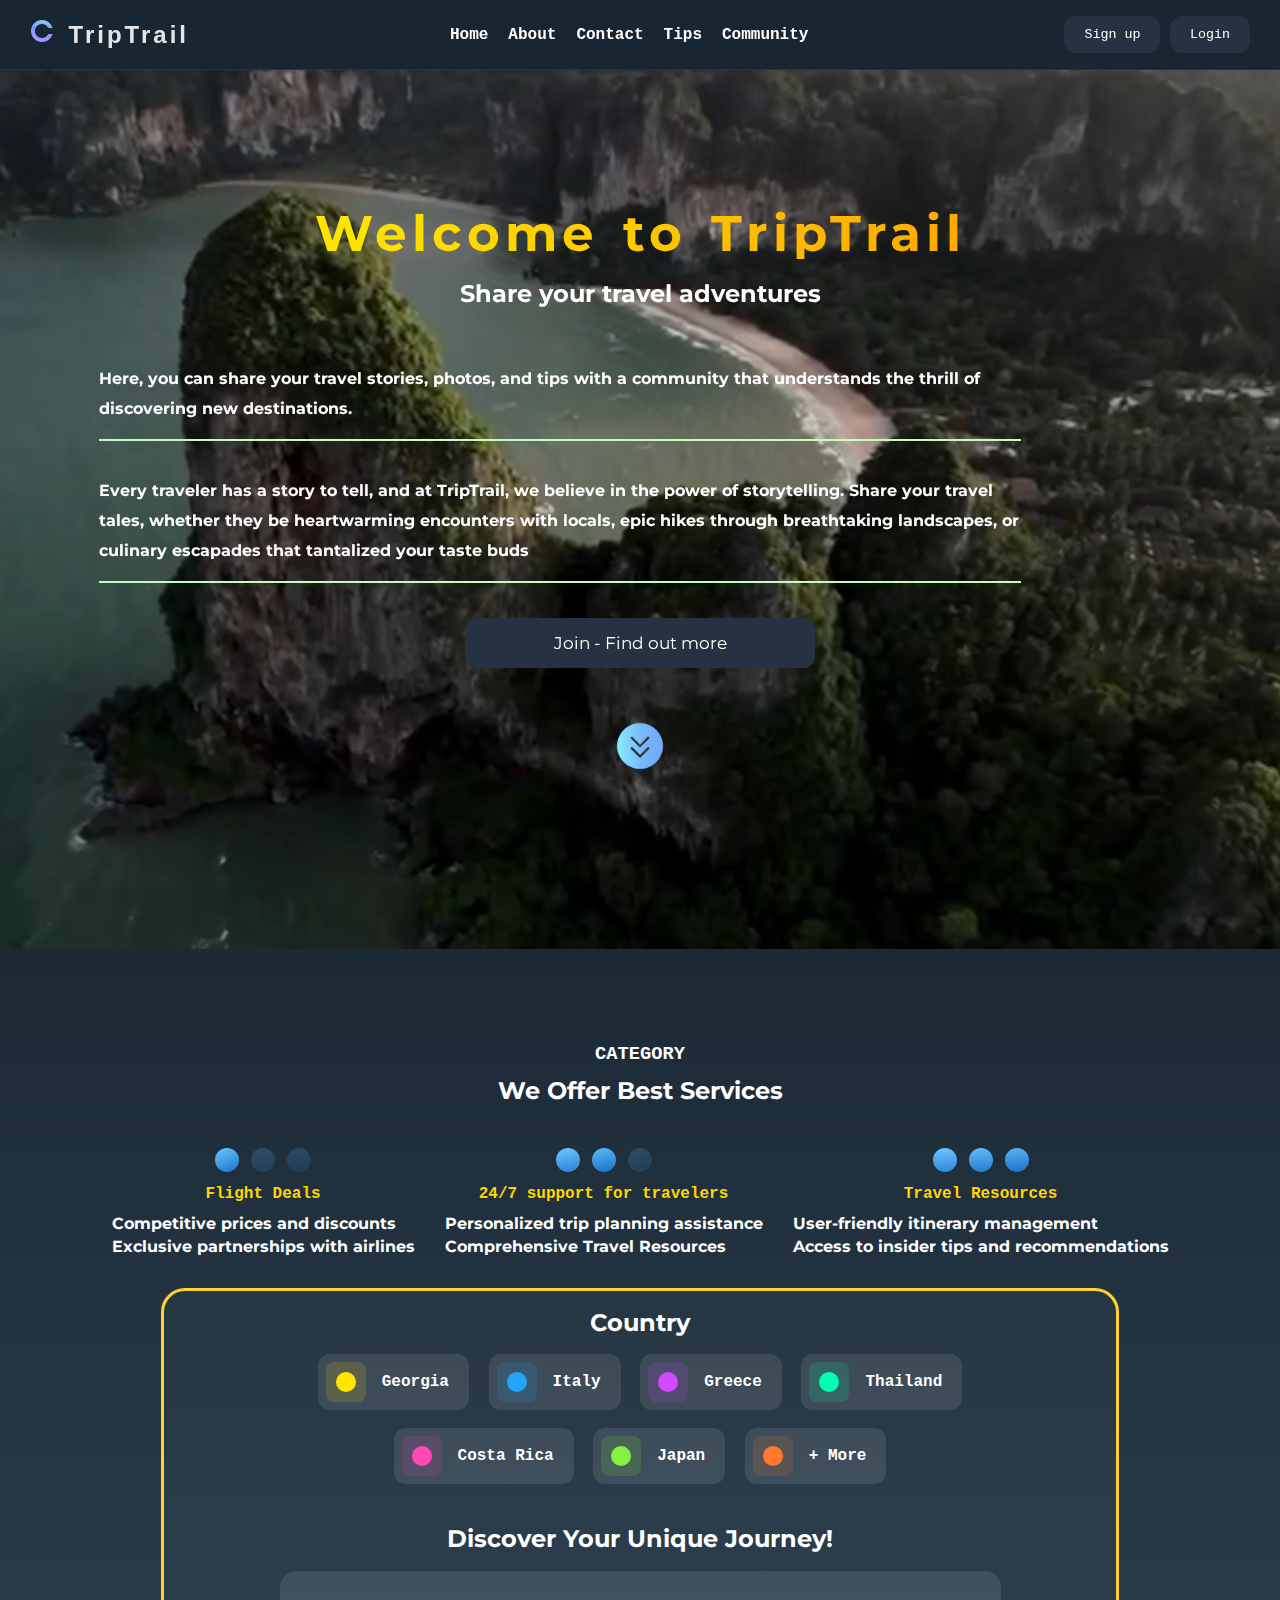
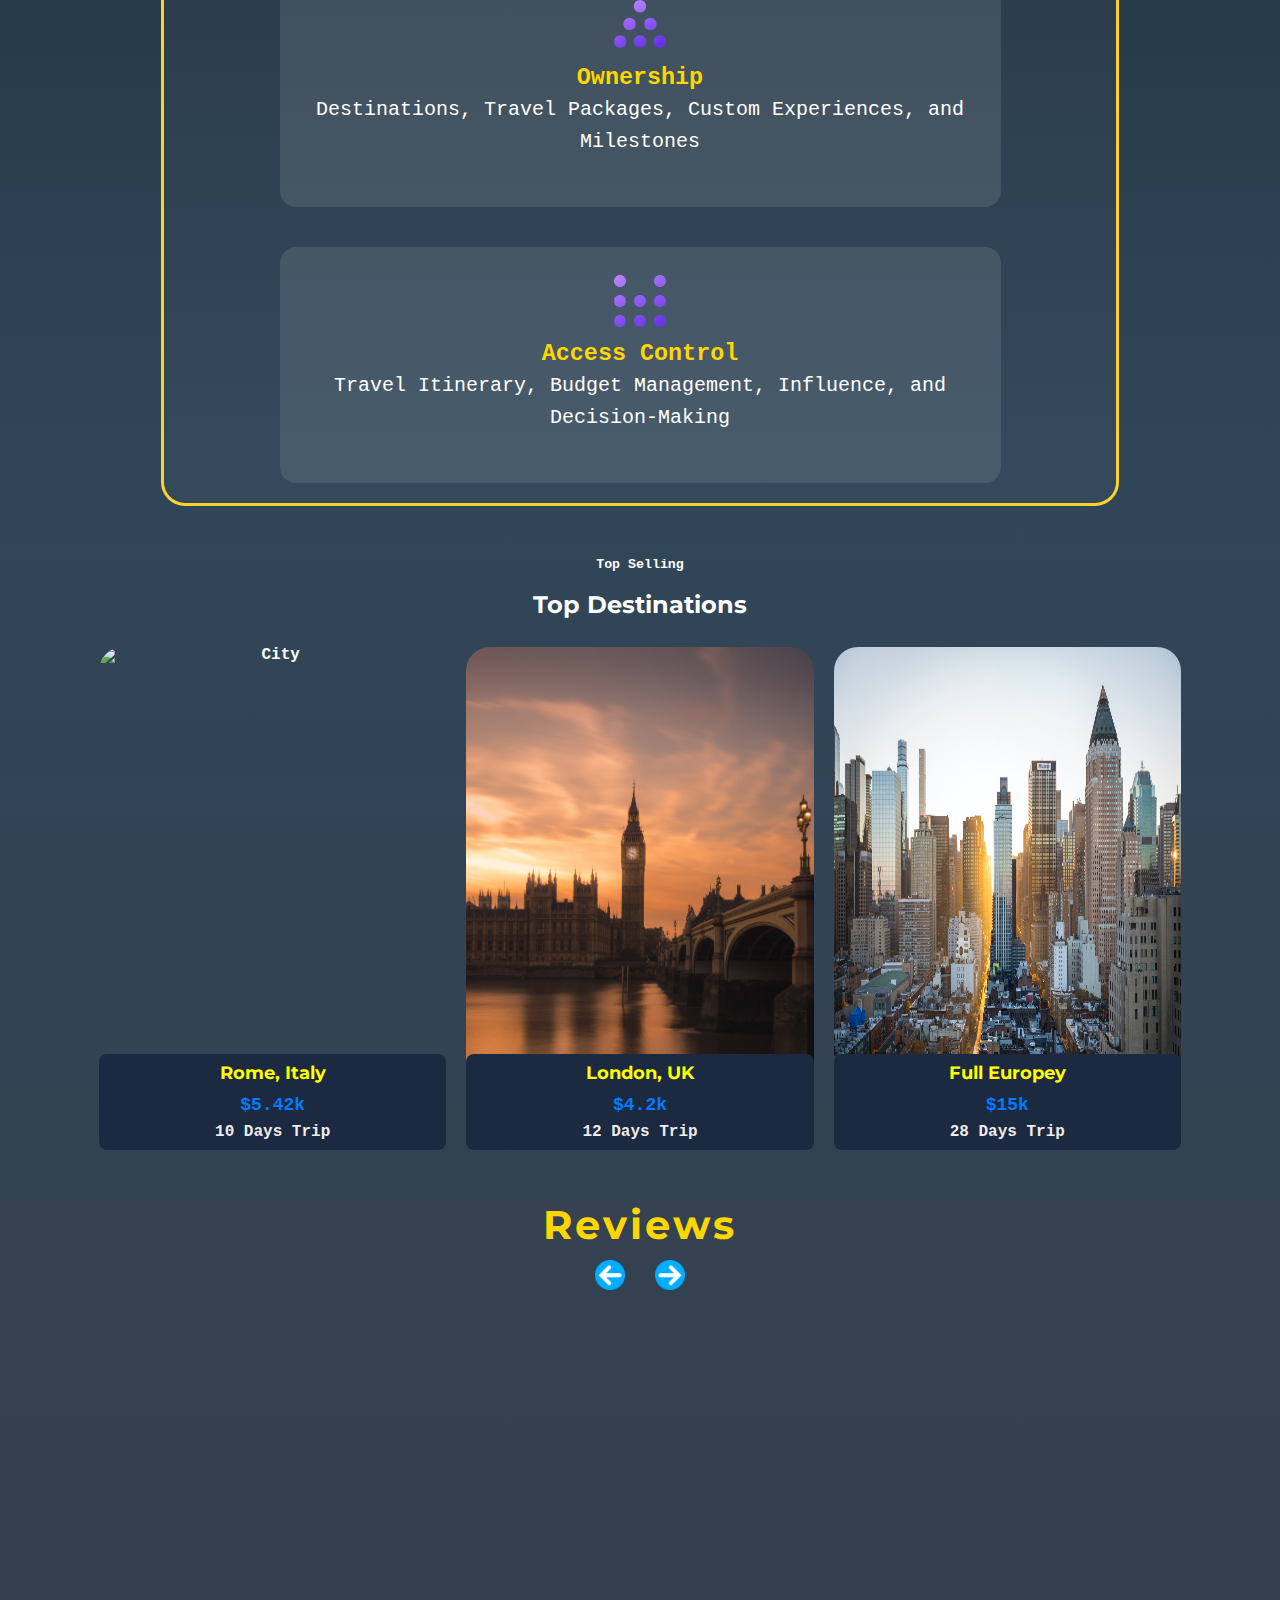
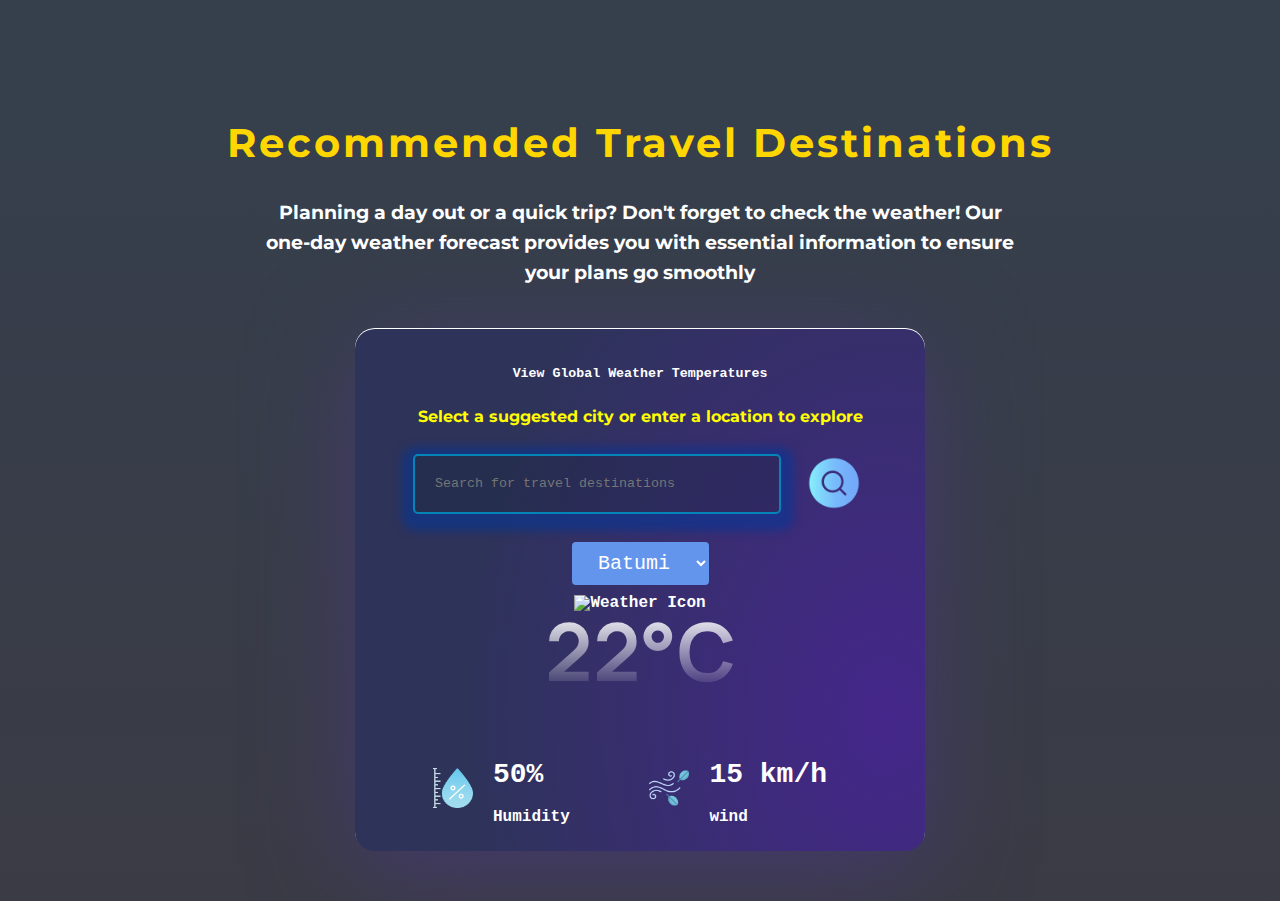
==== commit 0dca40aa: "add weather fetch api and city search" ====
--- a/page/index.html
+++ b/page/index.html
@@ -243,23 +243,74 @@
       </section>
 
       <section>
-        <h2 class="reviews_heading FtMono">Reviews</h2>     
-        
-             <div class="navigator">
-                    <img class="slideIcon back" src="../image/back.png" alt="back">
-            <img class="slideIcon next" src="../image/next.png" alt="next">
-          </div>
-        <div class="slider">     
-
-  
-          <div class="slider-controls">
-
-          </div>
+        <h2 class="reviews_heading FtMono">Reviews</h2>
+
+        <div class="navigator">
+          <img class="slideIcon back" src="../image/back.png" alt="back" />
+          <img class="slideIcon next" src="../image/next.png" alt="next" />
+        </div>
+        <div class="slider">
+          <div class="slider-controls"></div>
           <div class="reviews" id="user-reviews"></div>
         </div>
       </section>
-      
-
+      <!--* weather section -->
+      <section class="weather_section">
+        <div class="conatiner_weather">
+          <h1 class="FtMono weather_heading">
+            Recommended Travel Destinations
+          </h1>
+          <h3 class="FtMono plansText">
+            Planning a day out or a quick trip? Don't forget to check the
+            weather! Our one-day weather forecast provides you with essential
+            information to ensure your plans go smoothly
+          </h3>
+ 
+
+          <div class="cardCity">        
+             <h5>View Global Weather Temperatures</h5>
+             <h4 class="selectText FtMono">Select a suggested city or enter a location to explore</h4>
+            <div class="search">
+              <input
+               class="search_input"
+                type="text"
+                placeholder="Search for travel destinations"
+                spellcheck="false"
+              />
+              <button class="searchbtn">
+                <img class="searchImg" src="../image/search.png" alt="search" />
+              </button>
+            </div>
+            <p class="errorCityName">City not found</p>
+            <select id="citySelect"> </select>
+
+            <div class="weather">
+              <div class="weather-icon">
+                <img src="../image/" alt="Weather Icon" />
+              </div>
+              <h2 class="temp">22°C</h2>
+              <h3 class="city FtMono"></h3>
+              <div class="details">
+                <div class="col">
+                  <img src="../image/humidity.png" alt="humidity" />
+                  <div>
+                    <p class="humidity">50%</p>
+                    <p class="nameTemp">Humidity</p>
+                  </div>
+                </div>
+
+                <div class="col">
+                  <img src="../image/wind.png" alt="wind" />
+                  <div>
+                    <p class="wind">15 km/h</p>
+                    <p class="nameTemp">wind</p>
+                  </div>
+                </div>
+              </div>
+            </div>
+          </div>
+        </div>
+      </section>
     </main>
   </body>
 </html>
--- a/style/style.css
+++ b/style/style.css
@@ -159,7 +159,7 @@
 }
 
 #registration_container {
-  min-height: 852px;
+  height: 100vh;
   display: flex;
   justify-content: center;
   align-items: center;
@@ -648,12 +648,12 @@
     gap: 37px;
 }
 
-.reviews_heading {
+.reviews_heading , .weather_heading {
   color: #ffd600;
   text-align: center;
   line-height: 70px;
   font-size: 40px;
-  letter-spacing: 5px;
+  letter-spacing: 3px;
 }
 
 .card_views {
@@ -724,6 +724,173 @@
 .card_views {
   display: none;
 }
+/** weather section */
+.weather_section {
+  display: flex;
+  justify-content: center;
+  align-items: center;
+}
+
+#minTemp,
+#maxTemp {
+  color: rgb(0, 0, 0);
+  width: 100px;
+  height: 30px;
+}
+
+.destination-item {
+  margin-bottom: 10px;
+  padding: 10px;
+  border: 1px solid #ccc;
+  border-radius: 5px;
+}
+
+#getWeatherButton {
+  width: 100px;
+  height: 30px;
+  background-color: cadetblue;
+}
+
+.searchImg,
+.searchbtn {
+  width: 20px;
+  display: flex;
+  align-items: center;
+  justify-content: center;
+  border-radius: 50%;
+}
+
+.searchbtn {
+  width: 80px;
+  height: 80px;
+  cursor: pointer;
+  background-color: transparent;
+}
+
+.cardCity {
+  width: clamp(300px, 90%, 570px);
+  border-radius: 44px;
+  background: radial-gradient(73.19% 111.55% at 93.07% 74.31%, #45278B 0%, #2E335A 100%);
+  box-shadow: 0px 1px 0px 0px #FFF inset, 0px 20px 100px 0px rgba(74, 57, 127, 0.70);
+  color: #fff;
+  margin: 40px auto 0;
+  border-radius: 20px;
+  padding: 16px 58px;
+  text-align: center;
+}
+
+.search {
+  width: 100%;
+  display: flex;
+  gap: 20px;
+  align-items: center;
+  justify-content: space-between;
+}
+
+.search_input {
+  width: clamp(200px, 100%, 500px);
+
+}
+
+.weather_icon {
+  width: 170px;
+  margin-top: 30px;
+}
+
+.temp {
+  font-size: 80px;
+  font-family: Manrope;
+  background: var(--cool-gray-gradient-light, linear-gradient(180deg, #F9FAFB 0%, rgba(249, 250, 251, 0.00) 100%));
+  background-clip: text;
+  -webkit-background-clip: text;
+  -webkit-text-fill-color: transparent;
+}
+
+.city {
+  font-size: 45px;
+  margin-top: 20px;
+}
+
+.details {
+  display: flex;
+  align-items: center;
+  justify-content: space-between;
+  padding: 0 20px;
+  margin-top: 50px;
+}
+
+.weather img {
+  width: 40px;
+}
+
+.col {
+  display: flex;
+  align-items: center;
+  text-align: left;
+}
+
+.humidity,
+.wind {
+  font-size: 28px;
+  margin: 20px 20px 10px;
+}
+
+.nameTemp {
+  margin: 20px 20px 10px;
+}
+
+.errorCityName {
+  text-align: start;
+  line-height: 40px;
+  color: var(--color-error-red);
+  display: none;
+}
+
+.weather-icon img {
+  width: 100px;
+}
+
+.searchImg {
+  width: 54px;
+  margin-bottom: 17px;
+}
+
+
+.weather_section {
+  text-align: center;
+}
+
+
+.searchImg:hover {
+  box-shadow: 2px 3px 50px 5px #95c0f4d9;
+}
+
+
+.conatiner_weather {
+  margin: 50px 0;
+}
+
+.plansText {
+  width: 60%;
+  line-height: 30px;
+  margin: 20px auto;
+}
+
+
+#citySelect {
+  padding: 9px 4px;
+  font-size: 20px;
+  border-radius: 4px;
+  text-align: center;
+  margin: 10px 0;
+  background-color: cornflowerblue;
+}
+
+.selectText {
+  line-height: 30px;
+  color: yellow;
+  margin: 20px 0;
+}
 
 /**--------------------------- Media Query 1440px */
 @media only screen and (max-width: 1440px) {
@@ -919,6 +1086,11 @@
     margin: 0 auto;
   }
 
+  #citySelect {
+    margin-left: -50px;
+  }
+  
+
 }
 
 .navbar {
@@ -935,8 +1107,22 @@
   }
   .card_views {
     height: auto;
-
-  }
+  }
+  .cardCity {
+    padding: 12px 0px;
+    background: none;
+    box-shadow: none;
+  }
+  .search {
+    flex-direction: column;
+    justify-content: center;
+}
+.search_input {
+  width: 250px;
+}
+.humidity .wind {
+  font-size: 18px;
+}
 }
 
 
@@ -948,6 +1134,9 @@
   .about_text {
     font-size: 15px;
     line-height: 26px;
+  }
+  .col {
+    flex-wrap: wrap;
   }
 }
 
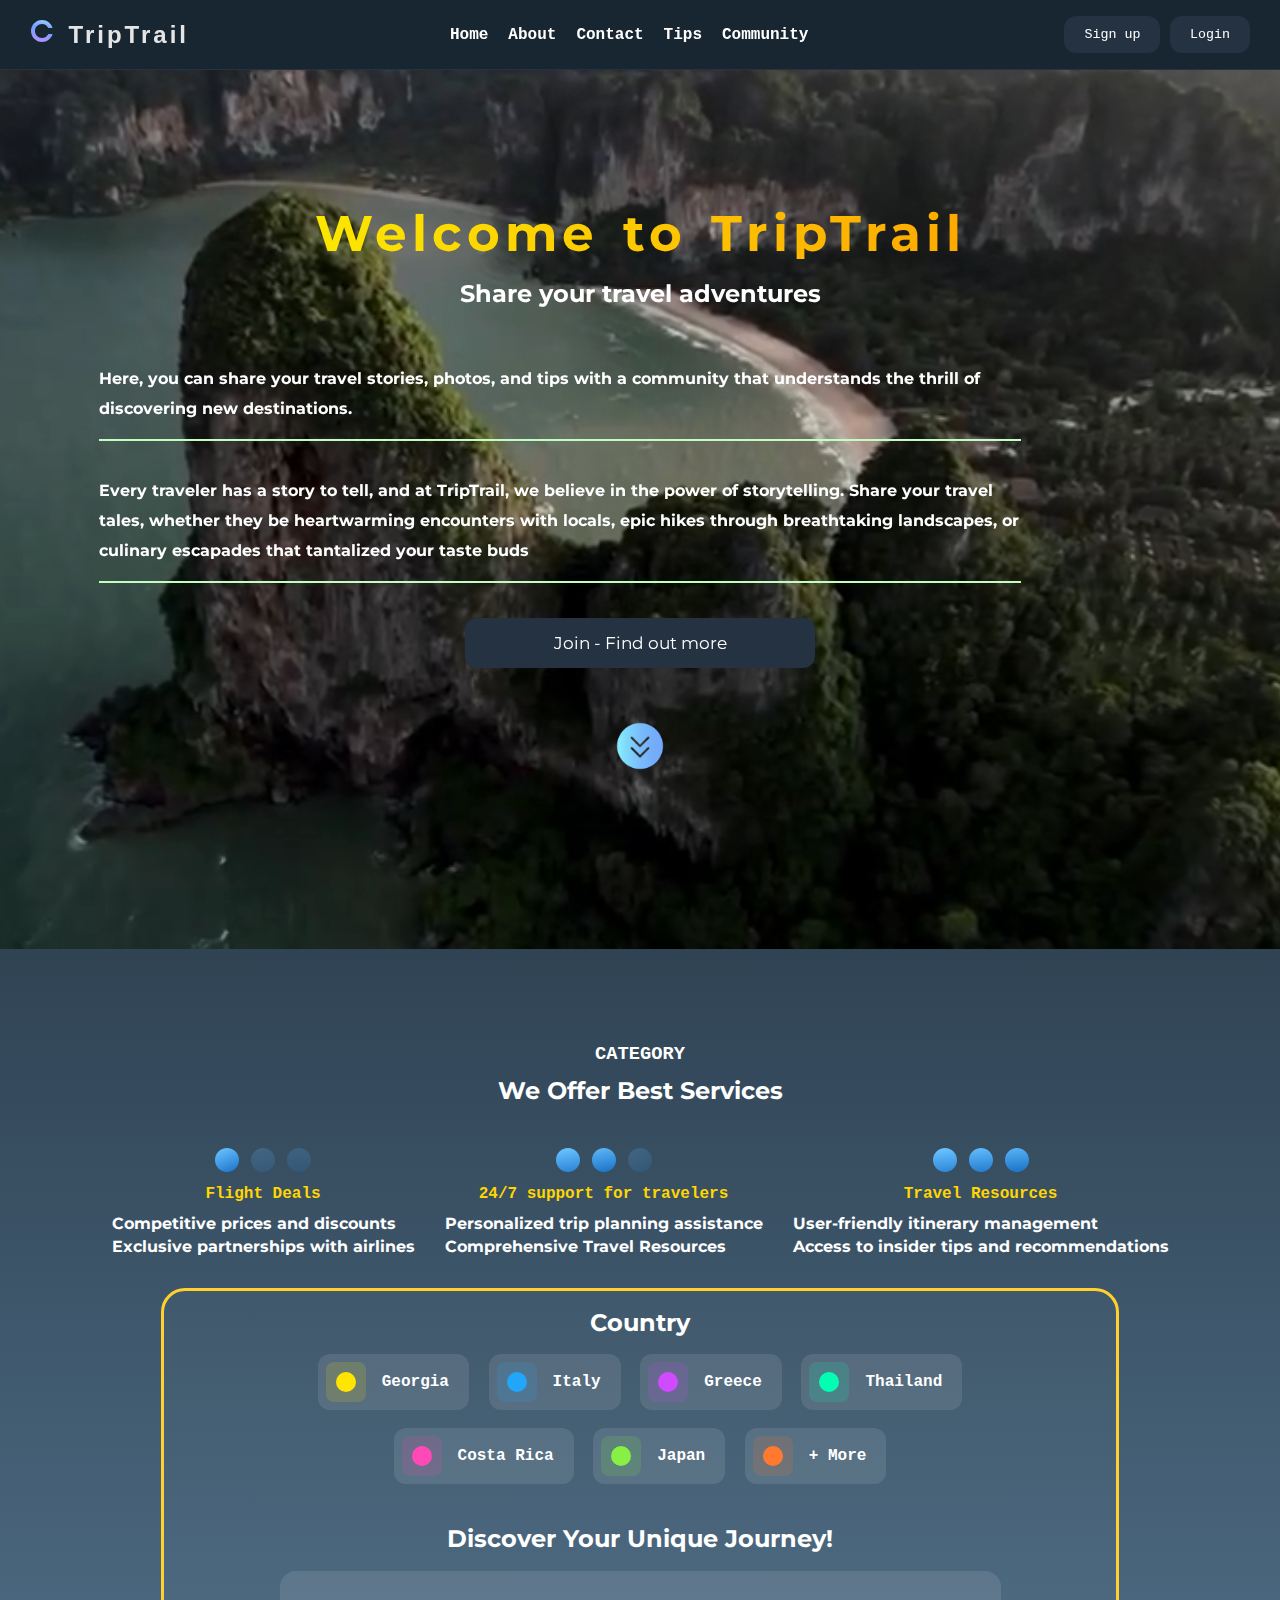
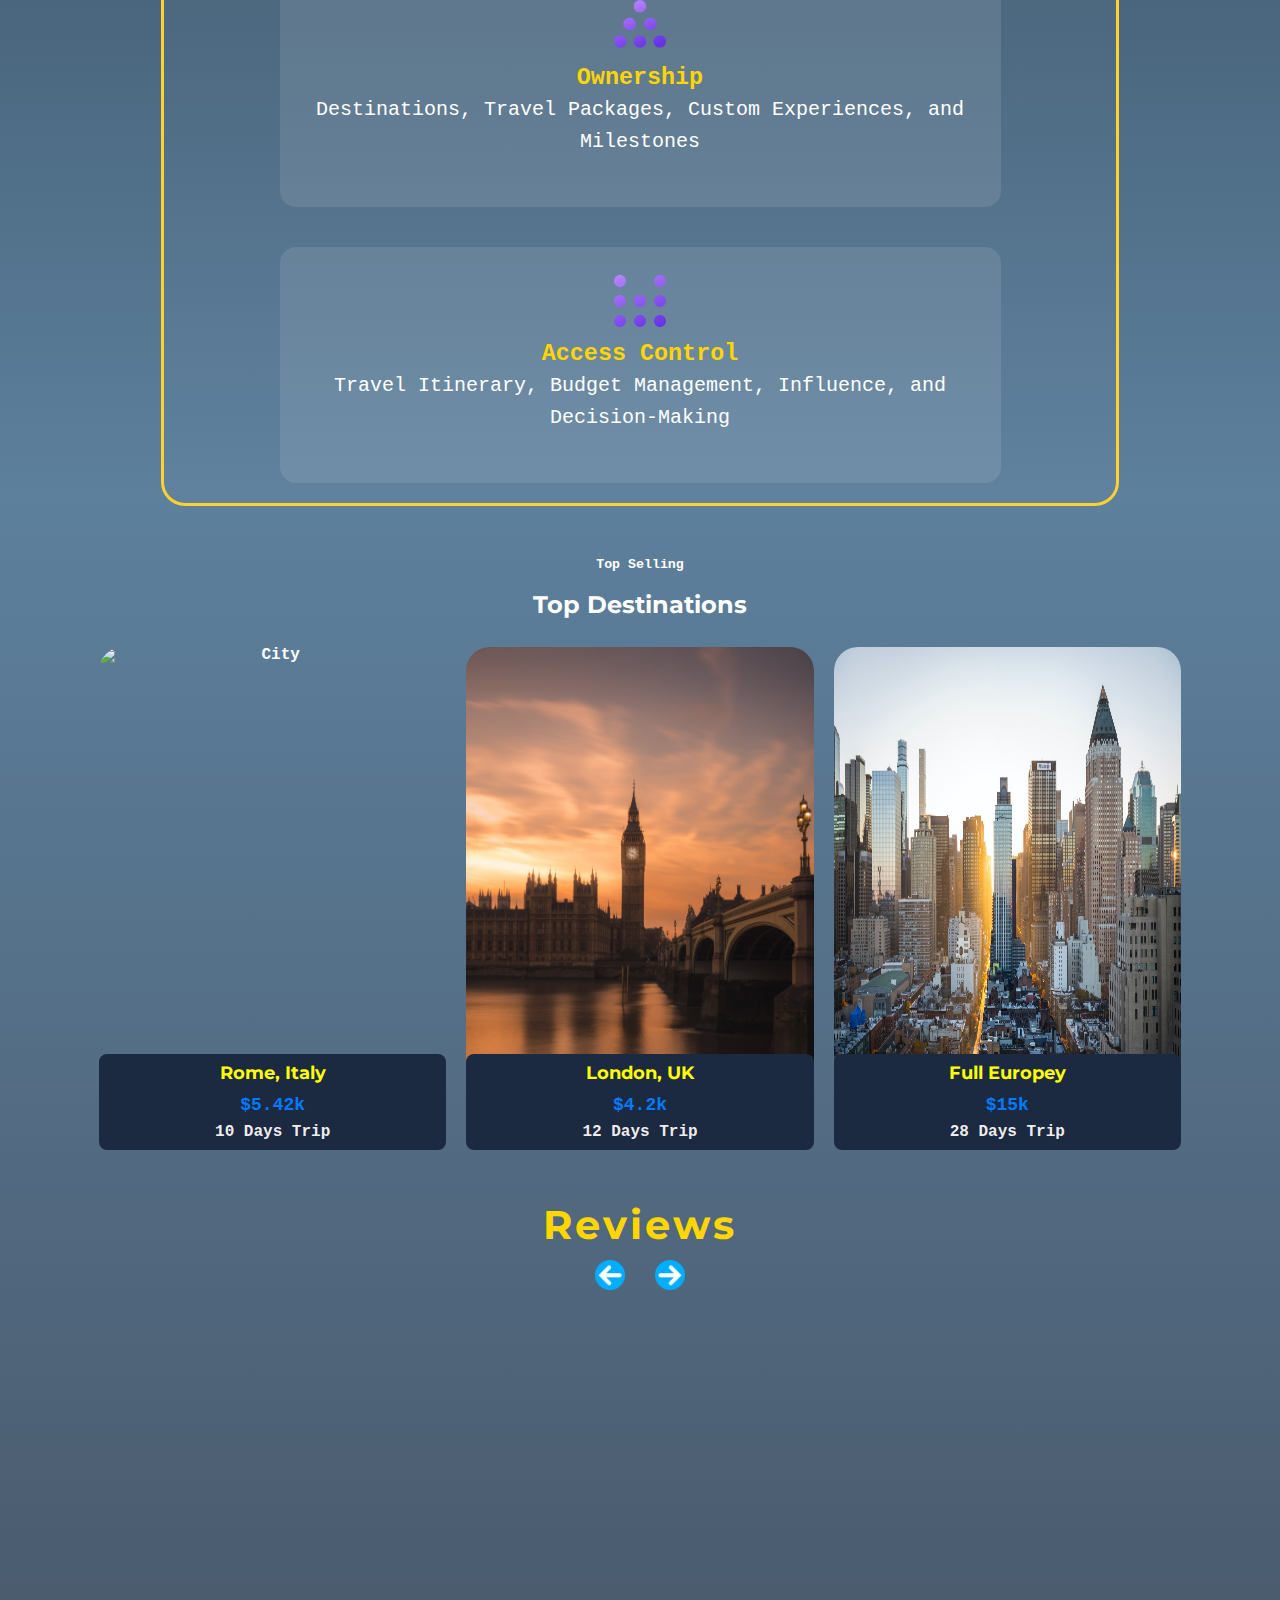
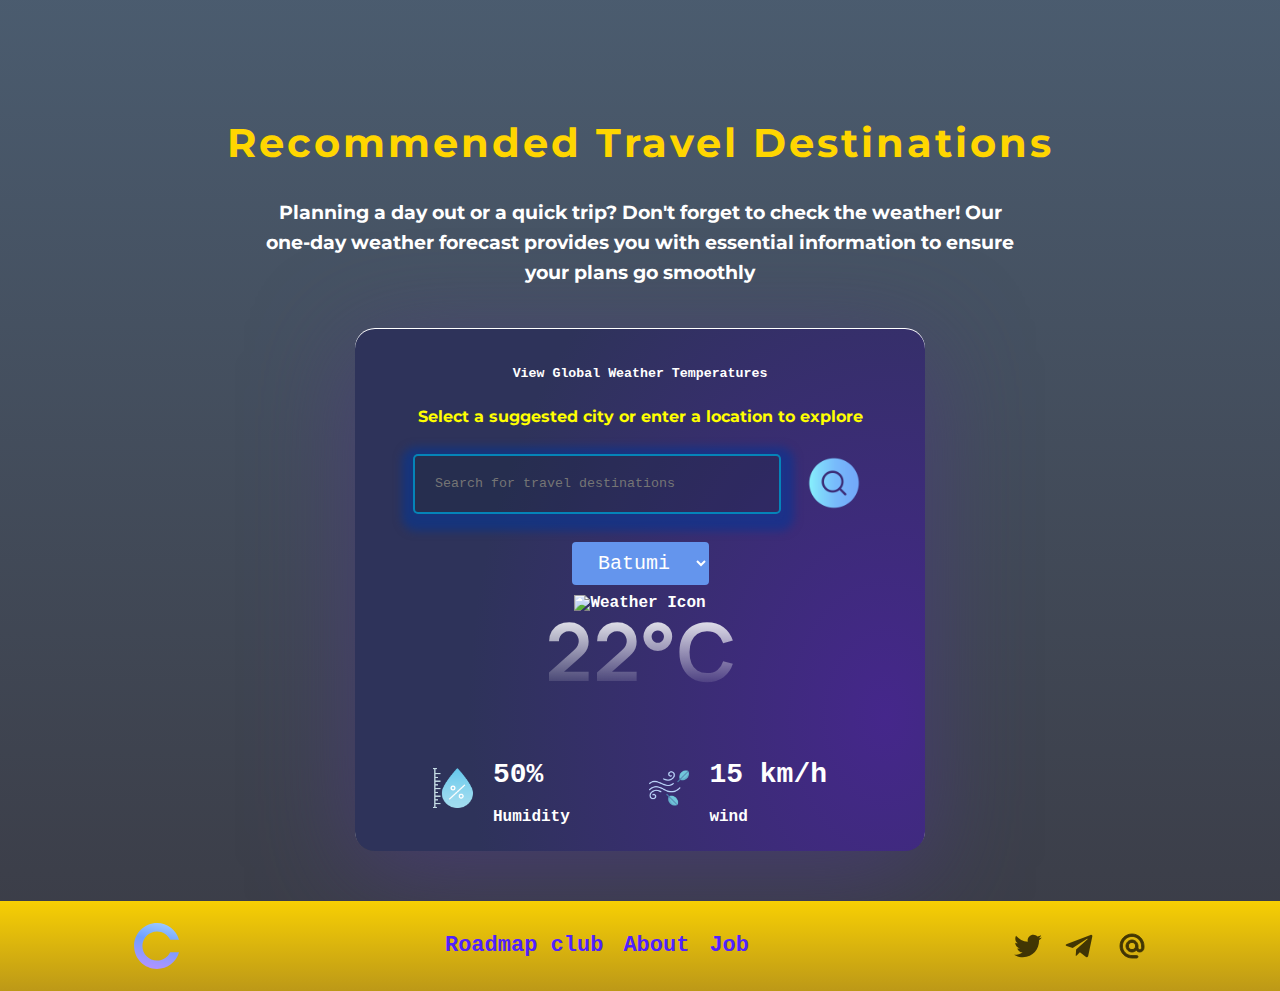
==== commit 225ed832: "add footer section" ====
--- a/page/index.html
+++ b/page/index.html
@@ -311,6 +311,23 @@
           </div>
         </div>
       </section>
+
+
+      <footer class="footer">
+        <img class="iconFooterLogo" src="../image/logo-trip.svg" alt="logo">
+        <ul class="listFooter">
+          <li>Roadmap club</li>
+          <li>About</li>
+          <li>Job</li>
+        </ul>
+        <div class="iconFooter">
+        <img src="../image/Icon_twitter.svg" alt="social icon">
+        <img src="../image/Icon_telegram.svg" alt="social icon">
+        <img src="../image/Icon_email.svg" alt="social icon">
+        </div>
+
+        
+      </footer>
     </main>
   </body>
 </html>
--- a/style/style.css
+++ b/style/style.css
@@ -24,7 +24,7 @@
   font-weight: 700;
   background-image: linear-gradient(0deg,
       #3a3b45 0%,
-      #304658 50%,
+      #5d809d 50%,
       #0a1117 100%);
 }
 
@@ -630,8 +630,9 @@
 .contentCityInfo {
   display: flex;
 }
-/** */ Reviews SEction */
-.reviews_section {
+
+/** */
+Reviews SEction */ .reviews_section {
   display: flex;
   justify-content: center;
   align-items: center;
@@ -639,16 +640,17 @@
 
 .reviews {
   width: 90%;
-    min-height: 597px;   
-     display: flex;
-    flex-wrap: wrap;
-    justify-content: center;
-    align-items: center;
-    margin: 0 auto;
-    gap: 37px;
-}
-
-.reviews_heading , .weather_heading {
+  min-height: 597px;
+  display: flex;
+  flex-wrap: wrap;
+  justify-content: center;
+  align-items: center;
+  margin: 0 auto;
+  gap: 37px;
+}
+
+.reviews_heading,
+.weather_heading {
   color: #ffd600;
   text-align: center;
   line-height: 70px;
@@ -666,10 +668,11 @@
   backdrop-filter: blur(2px);
   overflow: hidden;
 }
+
 .card_views:hover {
   box-shadow: 4px 4px 18px 2px #ffd600;
-  transform: translateY(-5px); 
-  transition: transform 0.3s ease; 
+  transform: translateY(-5px);
+  transition: transform 0.3s ease;
 }
 
 .userInfo {
@@ -687,23 +690,28 @@
 .userName {
   font-weight: 800;
 }
+
 .userMail {
   font-style: italic;
   font-size: 14px;
   font-weight: lighter;
 }
-.userMail p{
-    color: #cfe6fab0;
-}
+
+.userMail p {
+  color: #cfe6fab0;
+}
+
 .commentary {
   line-height: 22px;
   margin: 20px 0;
   text-align: center;
 }
+
 .stars {
-   width: 100%;
-   text-align: center;
-}
+  width: 100%;
+  text-align: center;
+}
+
 .slideIcon {
   display: none;
 }
@@ -724,11 +732,13 @@
 .card_views {
   display: none;
 }
+
 /** weather section */
 .weather_section {
   display: flex;
   justify-content: center;
   align-items: center;
+  text-align: center;
 }
 
 #minTemp,
@@ -856,11 +866,6 @@
 }
 
 
-.weather_section {
-  text-align: center;
-}
-
-
 .searchImg:hover {
   box-shadow: 2px 3px 50px 5px #95c0f4d9;
 }
@@ -890,6 +895,38 @@
   line-height: 30px;
   color: yellow;
   margin: 20px 0;
+}
+
+.footer {
+  height: 90px;
+  background-image: linear-gradient(180deg, #ffd500f5, #ffc800a9);
+  display: flex;
+  justify-content: space-around;
+  text-align: center;
+  align-items: center;
+  align-content: space-between;
+
+}
+
+.listFooter,
+.iconFooter {
+  display: flex;
+  gap: 20px;
+
+}
+
+.listFooter li {
+  font-size: 22px;
+  font-family: monospace;
+  color: var(--color-blue-hover);
+}
+
+.listFooter li:hover {
+  color: #2E335A;
+}
+
+.iconFooterLogo {
+  width: 50px;
 }
 
 /**--------------------------- Media Query 1440px */
@@ -997,6 +1034,7 @@
   .reviews {
     min-height: 328px;
   }
+
   .navigator {
     width: 100%;
     height: 70px;
@@ -1016,6 +1054,7 @@
   .cityCard {
     width: 100%;
   }
+
   .card_views {
     width: clamp(200px, 100%, 698px);
   }
@@ -1089,7 +1128,6 @@
   #citySelect {
     margin-left: -50px;
   }
-  
 
 }
 
@@ -1100,102 +1138,118 @@
 
 @media only screen and (max-width: 475px) {
   .commentary {
-   font-size: 12px;
-  }
+    font-size: 12px;
+  }
+
   .userInfo {
     flex-wrap: wrap;
   }
+
   .card_views {
     height: auto;
   }
+
   .cardCity {
     padding: 12px 0px;
     background: none;
     box-shadow: none;
   }
+
   .search {
     flex-direction: column;
     justify-content: center;
-}
-.search_input {
-  width: 250px;
-}
-.humidity .wind {
-  font-size: 18px;
-}
-}
-
-
-@media only screen and (max-width: 425px) {
-  .welcome {
-    font-size: 20px;
-  }
-
-  .about_text {
-    font-size: 15px;
-    line-height: 26px;
-  }
-  .col {
-    flex-wrap: wrap;
-  }
-}
-
-
-@media only screen and (max-width: 360px) {
-  /* * registration Page */
-  #registration_container {
-    padding: 11px;
-  }
-
-  .sign_text {
-    font-size: 13px;
-    line-height: 40px;
-  }
-
-  .signMessage,
-  .cancel {
-    font-size: 12px;
-    line-height: 20px;
-  }
-
-  .register_nameItem h3 {
-    font-size: 16px;
-  }
-
-  .logo_header {
-    display: none;
-  }
-
-  .input_error {
-    font-size: 12px;
-  }
-
-  .share,
-  .welcome {
-    font-size: 15px;
-    line-height: 24px;
-  }
-
-  /**banner section  */
-  .about_text {
-    width: 90%;
-    margin: 35px 0;
-    font-size: 12px;
-  }
-
-  .more_btn {
-    font-size: 13px;
-  }
-
-  .topArrow {
-    margin-top: 33px;
-  }
-
-  .banner_content {
-    margin-top: -328px;
-  }
-
-  .reviews_heading {
-    font-size: 20px;
-  }
-}+  }
+
+  .search_input {
+    width: 250px;
+  }
+
+  .humidity .wind {
+    font-size: 18px;
+  }
+
+  .footer {
+    flex-direction: column;
+    padding: 80px 0;
+  }
+
+  .listFooter {
+    margin: 20px 0;
+  }
+
+
+  @media only screen and (max-width: 425px) {
+    .welcome {
+      font-size: 20px;
+    }
+
+    .about_text {
+      font-size: 15px;
+      line-height: 26px;
+    }
+
+    .col {
+      flex-wrap: wrap;
+    }
+  }
+
+
+  @media only screen and (max-width: 360px) {
+
+    /* * registration Page */
+    #registration_container {
+      padding: 11px;
+    }
+
+    .sign_text {
+      font-size: 13px;
+      line-height: 40px;
+    }
+
+    .signMessage,
+    .cancel {
+      font-size: 12px;
+      line-height: 20px;
+    }
+
+    .register_nameItem h3 {
+      font-size: 16px;
+    }
+
+    .logo_header {
+      display: none;
+    }
+
+    .input_error {
+      font-size: 12px;
+    }
+
+    .share,
+    .welcome {
+      font-size: 15px;
+      line-height: 24px;
+    }
+
+    /**banner section  */
+    .about_text {
+      width: 90%;
+      margin: 35px 0;
+      font-size: 12px;
+    }
+
+    .more_btn {
+      font-size: 13px;
+    }
+
+    .topArrow {
+      margin-top: 33px;
+    }
+
+    .banner_content {
+      margin-top: -328px;
+    }
+
+    .reviews_heading {
+      font-size: 20px;
+    }
+  }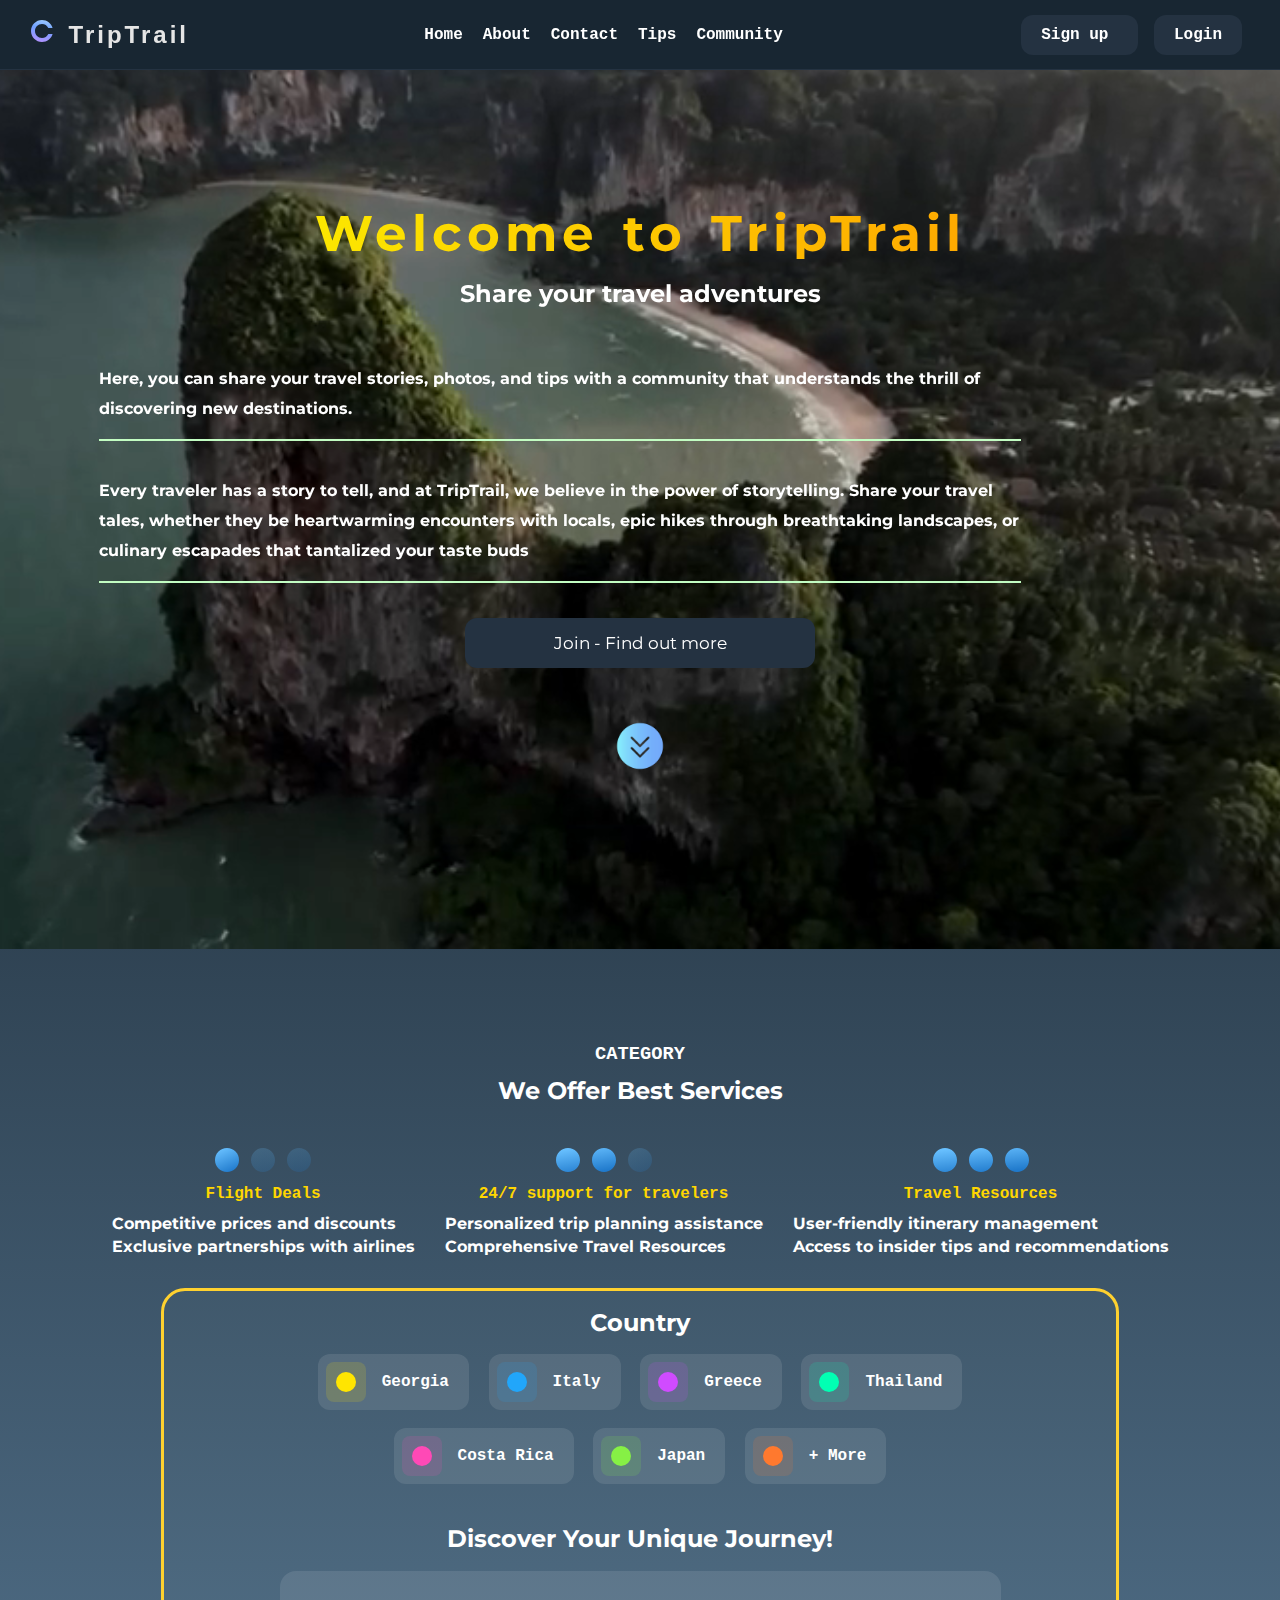
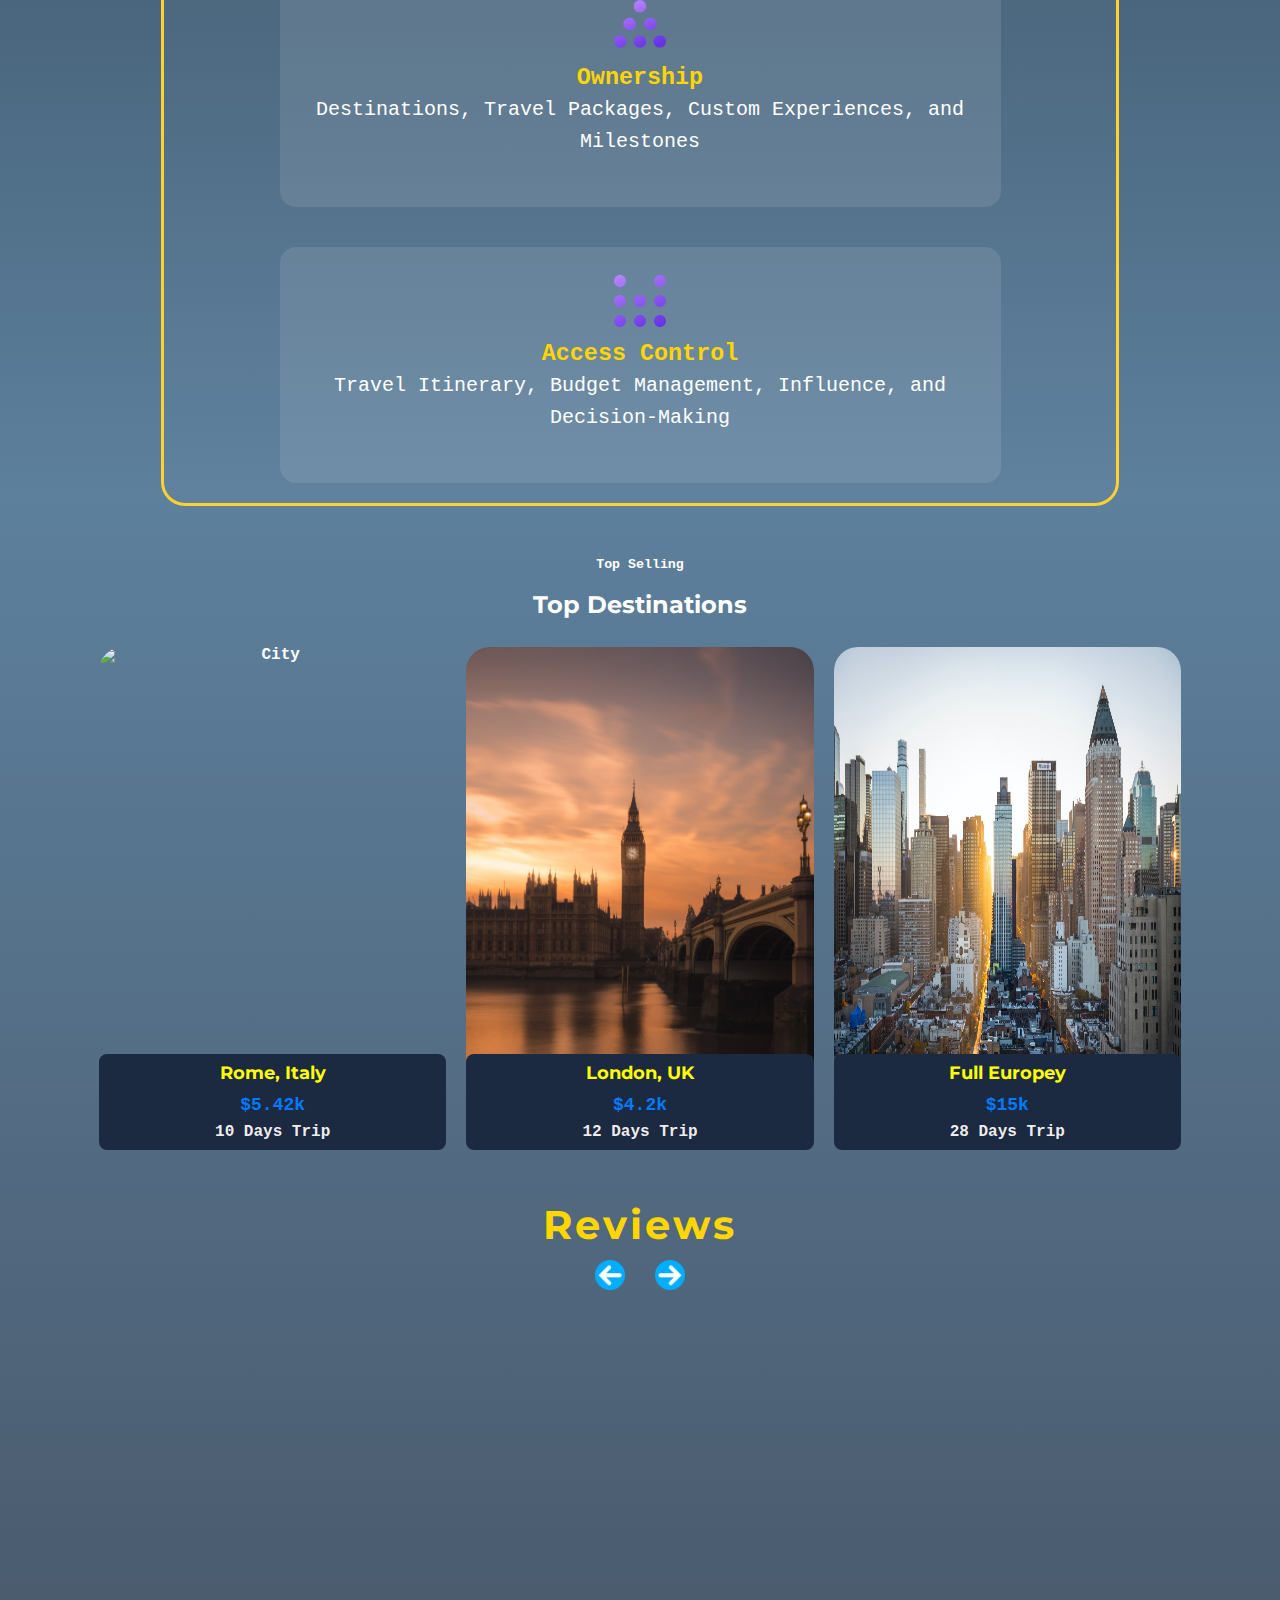
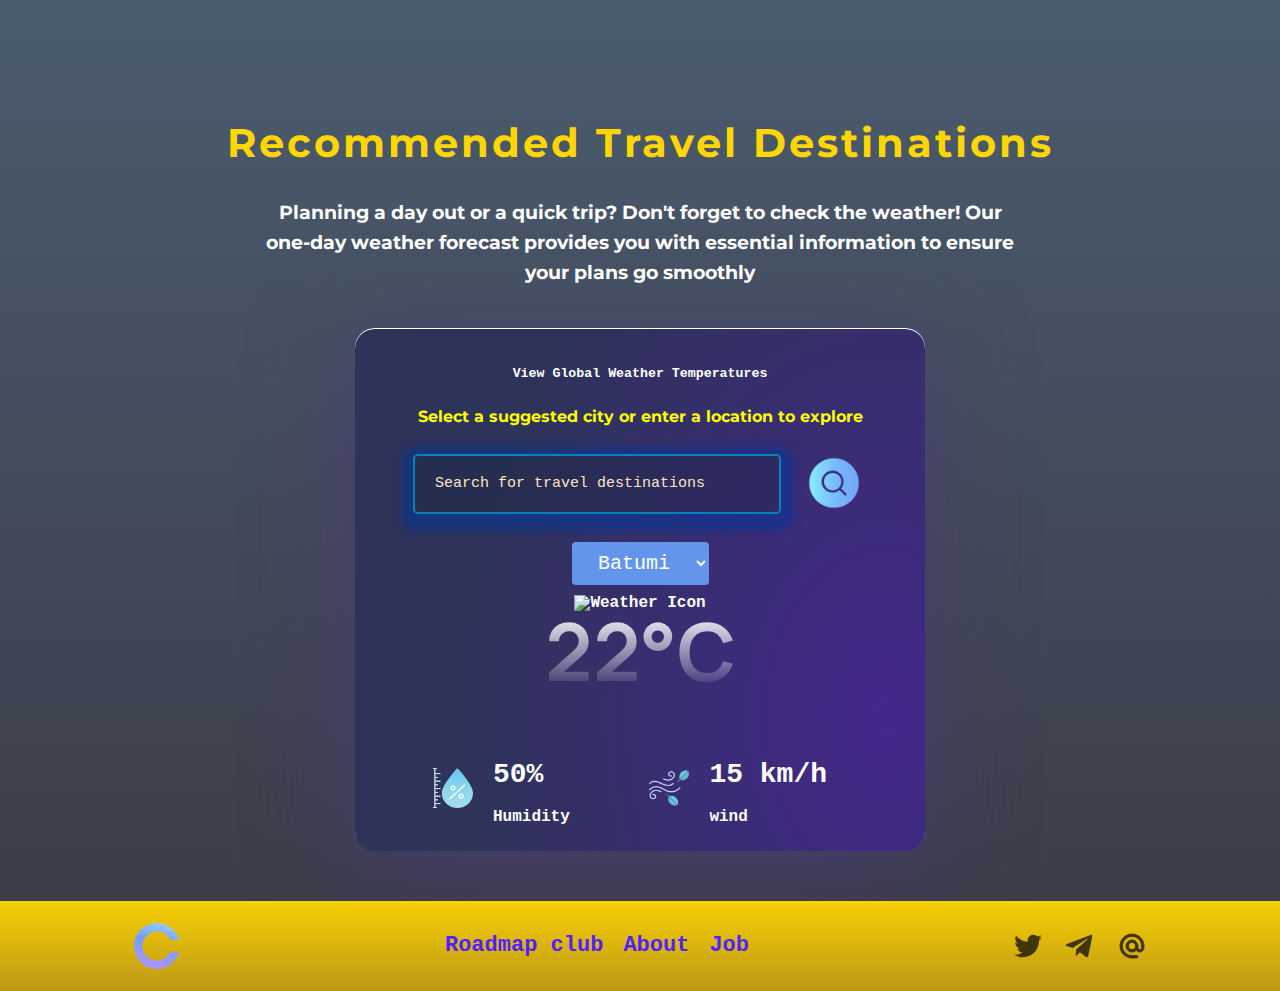
==== commit 48d3b60c: "add travel journal form and functionality" ====
--- a/page/index.html
+++ b/page/index.html
@@ -1,333 +1,323 @@
 <!DOCTYPE html>
 <html lang="en">
-  <head>
-    <meta charset="UTF-8" />
-    <meta name="viewport" content="width=device-width, initial-scale=1.0" />
-    <!-- Font Styles: PT Mono -->
-    <link rel="preconnect" href="https://fonts.googleapis.com" />
-    <link rel="preconnect" href="https://fonts.gstatic.com" crossorigin />
-    <link
-      href="https://fonts.googleapis.com/css2?family=Asul&family=Manrope:wght@500&family=Montserrat:wght@100;200;300;500&family=PT+Mono&family=Roboto:wght@100;400;500&family=Ubuntu&family=Urbanist:wght@100&display=swap"
-      rel="stylesheet"
-    />
-
-    <link rel="stylesheet" href="../style/reset.css" />
-    <link rel="stylesheet" href="../style/style.css" />
-    <script defer src="../functional.js"></script>
-    <title>Travel Blog</title>
-  </head>
-
-  <body>
-    <!-- ^ ---------- Header Section -->
-    <header class="header_trip">
-      <div class="navbar">
+
+<head>
+  <meta charset="UTF-8" />
+  <meta name="viewport" content="width=device-width, initial-scale=1.0" />
+  <meta name="description" content="Your travel blog's description goes here." />
+  <meta name="author" content="Nica kiria" />
+
+  <!-- Meta Tags (for social media) -->
+  <meta property="og:title" content="Travel Blog" />
+  <meta property="og:description" content="Your travel blog's description goes here." />
+  <meta property="og:image" content="https://example.com/your-image.jpg" />
+  <meta property="og:url" content="https://example.com" />
+  <meta property="og:type" content="website" />
+
+  <!-- Font Styles: PT Mono -->
+  <link rel="preconnect" href="https://fonts.googleapis.com" />
+  <link rel="preconnect" href="https://fonts.gstatic.com" crossorigin />
+  <link
+    href="https://fonts.googleapis.com/css2?family=Asul&family=Manrope:wght@500&family=Montserrat:wght@100;200;300;500&family=PT+Mono&family=Roboto:wght@100;400;500&family=Ubuntu&family=Urbanist:wght@100&display=swap"
+    rel="stylesheet" />
+
+  <link rel="stylesheet" href="../style/reset.css" />
+  <link rel="stylesheet" href="../style/style.css" />
+  <script defer src="../functional.js"></script>
+  <title>Travel Blog</title>
+</head>
+
+<body>
+  <!-- ^ ---------- Header Section -->
+  <header class="header_trip">
+    <div class="navbar">
+      <div>
+        <img src="../image/logo-trip.svg" alt="Logo Icon" />
+        <h2 id="logo_name">TripTrail</h2>
+      </div>
+      <!--^ ---------- Navigation Bar -->
+      <nav class="nav_item">
+        <ul class="nav_list active">
+          <li><a href="#">Home</a></li>
+          <li><a href="#">About</a></li>
+          <li><a href="#">Contact</a></li>
+          <li><a href="#">Tips</a></li>
+          <li><a href="#">Community</a></li>
+        </ul>
+      </nav>
+      <div>
         <div>
-          <img src="../image/logo-trip.svg" alt="Logo Icon" />
-          <h2 id="logo_name">TripTrail</h2>
-        </div>
-        <!--^ ---------- Navigation Bar -->
-        <nav class="nav_item">
-          <ul class="nav_list active">
-            <li><a href="#">Home</a></li>
-            <li><a href="#">About</a></li>
-            <li><a href="#">Contact</a></li>
-            <li><a href="#">Tips</a></li>
-            <li><a href="#">Community</a></li>
-          </ul>
-        </nav>
+          <a class="register_btn" href="../page/registracion.html">
+            Sign up
+          </a>
+
+
+          <a class="register_btn" href="../page/registracion.html">
+            Login
+          </a>
+        </div>
         <div>
-          <div>
-            <button class="register_btn">
-              <a href="../page/registracion.html">Sign up</a>
+          <img id="burgerIcon" class="menu_icon burger" src="../image/burger-icon.png" alt="burger-icon" />
+          <img id="closeIcon" class="menu_icon close" src="../image/close-icon.png" alt="close-icon" />
+        </div>
+      </div>
+    </div>
+  </header>
+
+  <main>
+    <section class="banner_section">
+      <div class="contain">
+        <video id="customVideo" autoplay muted loop>
+          <source src="../image/banner-video.MP4" type="video/mp4" />
+        </video>
+      </div>
+
+      <div class="banner_content">
+        <h1 class="welcome FtMono">Welcome to TripTrail</h1>
+        <h2 class="share FtMono">Share your travel adventures</h2>
+        <p class="about_text FtMono">
+          Here, you can share your travel stories, photos, and tips with a
+          community that understands the thrill of discovering new
+          destinations.
+        </p>
+        <p class="about_text FtMono">
+          Every traveler has a story to tell, and at TripTrail, we believe in
+          the power of storytelling. Share your travel tales, whether they be
+          heartwarming encounters with locals, epic hikes through breathtaking
+          landscapes, or culinary escapades that tantalized your taste buds
+        </p>
+        <button class="more_btn FtMono">Join - Find out more</button>
+      </div>
+    </section>
+    <div class="arrow_container hidearrow">
+      <img class="arrow" src="../image/down-arrow.png" alt="draw icon" id="scrollToNext" />
+    </div>
+
+    <section id="nextSection" class="about_section">
+      <div class="roadmap">
+        <h3>CATEGORY</h3>
+        <h2 class="title FtMono">We Offer Best Services</h2>
+        <div class="service">
+          <div class="service_box">
+            <img src="../image/Icon_feature_1.svg" alt="Color circle " />
+            <h4 class="service_name">Flight Deals</h4>
+            <p class="service_list FtMono">
+              Competitive prices and discounts
+            </p>
+            <p class="service_list FtMono">
+              Exclusive partnerships with airlines
+            </p>
+          </div>
+
+          <div class="service_box">
+            <img src="../image/Icon_feature_2.svg" alt="Color circle " />
+            <h4 class="service_name">24/7 support for travelers</h4>
+            <p class="service_list FtMono">
+              Personalized trip planning assistance
+            </p>
+            <p class="service_list FtMono">Comprehensive Travel Resources</p>
+          </div>
+
+          <div class="service_box">
+            <img src="../image/Icon_feature_3.svg" alt="Color circle " />
+            <h4 class="service_name">Travel Resources</h4>
+            <p class="service_list FtMono">
+              User-friendly itinerary management
+            </p>
+            <p class="service_list FtMono">
+              Access to insider tips and recommendations
+            </p>
+          </div>
+        </div>
+
+        <div class="creatorInfo">
+          <div class="country">
+            <h2 class="FtMono nameCountry">Country</h2>
+            <!-- 1 -->
+            <div class="countryBox">
+              <img src="../image/Icon_1.svg" alt="Color circle" />
+              <p>Georgia</p>
+            </div>
+            <!-- 2 -->
+            <div class="countryBox">
+              <img src="../image/Icon_2.svg" alt="Color circle" />
+              <p>Italy</p>
+            </div>
+            <!-- 3 -->
+            <div class="countryBox">
+              <img src="../image/Icon_3.svg" alt="Color circle" />
+              <p>Greece</p>
+            </div>
+            <!-- 4 -->
+            <div class="countryBox">
+              <img src="../image/Icon_4.svg" alt="Color circle" />
+              <p>Thailand</p>
+            </div>
+            <!-- 5 -->
+            <div class="countryBox">
+              <img src="../image/Icon_5.svg" alt="Color circle" />
+              <p>Costa Rica</p>
+            </div>
+            <!-- 6 -->
+            <div class="countryBox">
+              <img src="../image/Icon_6.svg" alt="Color circle" />
+              <p>Japan</p>
+            </div>
+            <!-- 7-->
+            <div class="countryBox">
+              <img src="../image/Icon_7.svg" alt="Color circle" />
+              <p>+ More</p>
+            </div>
+          </div>
+          <h2 class="FtMono cardTitle">Discover Your Unique Journey!</h2>
+          <div class="card">
+            <div class="card_content">
+              <img src="../image/Icon_ownership.svg" alt="Ownership" />
+              <h3 style="color: #ffd600">Ownership</h3>
+              <p>
+                Destinations, Travel Packages, Custom Experiences, and
+                Milestones
+              </p>
+            </div>
+
+            <div class="card_content">
+              <img src="../image/Icon_access.svg" alt="access" />
+              <h3 style="color: #ffd600">Access Control</h3>
+              <p>
+                Travel Itinerary, Budget Management, Influence, and
+                Decision-Making
+              </p>
+            </div>
+          </div>
+        </div>
+      </div>
+      <img class="uparrow" src="../image/up-arrow.png" alt="up arrow" />
+    </section>
+
+    <section class="reviews_section">
+      <div class="destinations">
+        <div class="rev">
+          <h5>Top Selling</h5>
+          <h2 class="FtMono">Top Destinations</h2>
+        </div>
+        <div class="contentCityInfo">
+          <!-- 1 -->
+          <div class="cityCard">
+            <img class="cityImg" src="../image/city1.jpg" alt="City" />
+
+            <div class="cityInfo">
+              <p class="cityName FtMono">Rome, Italy</p>
+              <div></div>
+              <span class="cityPrice">$5.42k</span>
+              <p class="cityDuration">10 Days Trip</p>
+            </div>
+          </div>
+
+          <!-- 2 -->
+          <div class="cityCard">
+            <img class="cityImg" src="../image/city2.jpg" alt="City" />
+
+            <div class="cityInfo">
+              <p class="cityName FtMono">London, UK</p>
+              <span class="cityPrice">$4.2k</span>
+              <p class="cityDuration">12 Days Trip</p>
+            </div>
+          </div>
+
+          <!-- 3 -->
+          <div class="cityCard">
+            <img class="cityImg" src="../image/city3.jpg" alt="City" />
+
+            <div class="cityInfo">
+              <p class="cityName FtMono">Full Europey</p>
+              <span class="cityPrice">$15k</span>
+              <p class="cityDuration">28 Days Trip</p>
+            </div>
+          </div>
+        </div>
+      </div>
+    </section>
+
+    <section>
+      <h2 class="reviews_heading FtMono">Reviews</h2>
+
+      <div class="navigator">
+        <img class="slideIcon back" src="../image/back.png" alt="back" />
+        <img class="slideIcon next" src="../image/next.png" alt="next" />
+      </div>
+      <div class="slider">
+        <div class="slider-controls"></div>
+        <div class="reviews" id="user-reviews"></div>
+      </div>
+    </section>
+    <!--* weather section -->
+    <section class="weather_section">
+      <div class="conatiner_weather">
+        <h1 class="FtMono weather_heading">
+          Recommended Travel Destinations
+        </h1>
+        <h3 class="FtMono plansText">
+          Planning a day out or a quick trip? Don't forget to check the
+          weather! Our one-day weather forecast provides you with essential
+          information to ensure your plans go smoothly
+        </h3>
+
+
+        <div class="cardCity">
+          <h5>View Global Weather Temperatures</h5>
+          <h4 class="selectText FtMono">Select a suggested city or enter a location to explore</h4>
+          <div class="search">
+            <input class="search_input" type="text" placeholder="Search for travel destinations" spellcheck="false" />
+            <button class="searchbtn">
+              <img class="searchImg" src="../image/search.png" alt="search" />
             </button>
-            <button class="register_btn">
-              <a href="../page/registracion.html">Login</a>
-            </button>
-          </div>
-
-          <div>
-            <img
-              id="burgerIcon"
-              class="menu_icon burger"
-              src="../image/burger-icon.png"
-              alt="burger-icon"
-            />
-            <img
-              id="closeIcon"
-              class="menu_icon close"
-              src="../image/close-icon.png"
-              alt="close-icon"
-            />
-          </div>
-        </div>
-      </div>
-    </header>
-
-    <main>
-      <section class="banner_section">
-        <div class="contain">
-          <video id="customVideo" autoplay muted loop>
-            <source src="../image/banner-video.MP4" type="video/mp4" />
-          </video>
-        </div>
-
-        <div class="banner_content">
-          <h1 class="welcome FtMono">Welcome to TripTrail</h1>
-          <h2 class="share FtMono">Share your travel adventures</h2>
-          <p class="about_text FtMono">
-            Here, you can share your travel stories, photos, and tips with a
-            community that understands the thrill of discovering new
-            destinations.
-          </p>
-          <p class="about_text FtMono">
-            Every traveler has a story to tell, and at TripTrail, we believe in
-            the power of storytelling. Share your travel tales, whether they be
-            heartwarming encounters with locals, epic hikes through breathtaking
-            landscapes, or culinary escapades that tantalized your taste buds
-          </p>
-          <button class="more_btn FtMono">Join - Find out more</button>
-        </div>
-      </section>
-      <div class="arrow_container hidearrow">
-        <img
-          class="arrow"
-          src="../image/down-arrow.png"
-          alt="draw icon"
-          id="scrollToNext"
-        />
-      </div>
-
-      <section id="nextSection" class="about_section">
-        <div class="roadmap">
-          <h3>CATEGORY</h3>
-          <h2 class="title FtMono">We Offer Best Services</h2>
-          <div class="service">
-            <div class="service_box">
-              <img src="../image/Icon_feature_1.svg" alt="Color circle " />
-              <h4 class="service_name">Flight Deals</h4>
-              <p class="service_list FtMono">
-                Competitive prices and discounts
-              </p>
-              <p class="service_list FtMono">
-                Exclusive partnerships with airlines
-              </p>
-            </div>
-
-            <div class="service_box">
-              <img src="../image/Icon_feature_2.svg" alt="Color circle " />
-              <h4 class="service_name">24/7 support for travelers</h4>
-              <p class="service_list FtMono">
-                Personalized trip planning assistance
-              </p>
-              <p class="service_list FtMono">Comprehensive Travel Resources</p>
-            </div>
-
-            <div class="service_box">
-              <img src="../image/Icon_feature_3.svg" alt="Color circle " />
-              <h4 class="service_name">Travel Resources</h4>
-              <p class="service_list FtMono">
-                User-friendly itinerary management
-              </p>
-              <p class="service_list FtMono">
-                Access to insider tips and recommendations
-              </p>
-            </div>
-          </div>
-
-          <div class="creatorInfo">
-            <div class="country">
-              <h2 class="FtMono nameCountry">Country</h2>
-              <!-- 1 -->
-              <div class="countryBox">
-                <img src="../image/Icon_1.svg" alt="Color circle" />
-                <p>Georgia</p>
-              </div>
-              <!-- 2 -->
-              <div class="countryBox">
-                <img src="../image/Icon_2.svg" alt="Color circle" />
-                <p>Italy</p>
-              </div>
-              <!-- 3 -->
-              <div class="countryBox">
-                <img src="../image/Icon_3.svg" alt="Color circle" />
-                <p>Greece</p>
-              </div>
-              <!-- 4 -->
-              <div class="countryBox">
-                <img src="../image/Icon_4.svg" alt="Color circle" />
-                <p>Thailand</p>
-              </div>
-              <!-- 5 -->
-              <div class="countryBox">
-                <img src="../image/Icon_5.svg" alt="Color circle" />
-                <p>Costa Rica</p>
-              </div>
-              <!-- 6 -->
-              <div class="countryBox">
-                <img src="../image/Icon_6.svg" alt="Color circle" />
-                <p>Japan</p>
-              </div>
-              <!-- 7-->
-              <div class="countryBox">
-                <img src="../image/Icon_7.svg" alt="Color circle" />
-                <p>+ More</p>
-              </div>
-            </div>
-            <h2 class="FtMono cardTitle">Discover Your Unique Journey!</h2>
-            <div class="card">
-              <div class="card_content">
-                <img src="../image/Icon_ownership.svg" alt="Ownership" />
-                <h3 style="color: #ffd600">Ownership</h3>
-                <p>
-                  Destinations, Travel Packages, Custom Experiences, and
-                  Milestones
-                </p>
-              </div>
-
-              <div class="card_content">
-                <img src="../image/Icon_access.svg" alt="access" />
-                <h3 style="color: #ffd600">Access Control</h3>
-                <p>
-                  Travel Itinerary, Budget Management, Influence, and
-                  Decision-Making
-                </p>
-              </div>
-            </div>
-          </div>
-        </div>
-        <img class="uparrow" src="../image/up-arrow.png" alt="up arrow" />
-      </section>
-
-      <section class="reviews_section">
-        <div class="destinations">
-          <div class="rev">
-            <h5>Top Selling</h5>
-            <h2 class="FtMono">Top Destinations</h2>
-          </div>
-          <div class="contentCityInfo">
-            <!-- 1 -->
-            <div class="cityCard">
-              <img class="cityImg" src="../image/city1.jpg" alt="City" />
-
-              <div class="cityInfo">
-                <p class="cityName FtMono">Rome, Italy</p>
-                <div></div>
-                <span class="cityPrice">$5.42k</span>
-                <p class="cityDuration">10 Days Trip</p>
-              </div>
-            </div>
-
-            <!-- 2 -->
-            <div class="cityCard">
-              <img class="cityImg" src="../image/city2.jpg" alt="City" />
-
-              <div class="cityInfo">
-                <p class="cityName FtMono">London, UK</p>
-                <span class="cityPrice">$4.2k</span>
-                <p class="cityDuration">12 Days Trip</p>
-              </div>
-            </div>
-
-            <!-- 3 -->
-            <div class="cityCard">
-              <img class="cityImg" src="../image/city3.jpg" alt="City" />
-
-              <div class="cityInfo">
-                <p class="cityName FtMono">Full Europey</p>
-                <span class="cityPrice">$15k</span>
-                <p class="cityDuration">28 Days Trip</p>
-              </div>
-            </div>
-          </div>
-        </div>
-      </section>
-
-      <section>
-        <h2 class="reviews_heading FtMono">Reviews</h2>
-
-        <div class="navigator">
-          <img class="slideIcon back" src="../image/back.png" alt="back" />
-          <img class="slideIcon next" src="../image/next.png" alt="next" />
-        </div>
-        <div class="slider">
-          <div class="slider-controls"></div>
-          <div class="reviews" id="user-reviews"></div>
-        </div>
-      </section>
-      <!--* weather section -->
-      <section class="weather_section">
-        <div class="conatiner_weather">
-          <h1 class="FtMono weather_heading">
-            Recommended Travel Destinations
-          </h1>
-          <h3 class="FtMono plansText">
-            Planning a day out or a quick trip? Don't forget to check the
-            weather! Our one-day weather forecast provides you with essential
-            information to ensure your plans go smoothly
-          </h3>
- 
-
-          <div class="cardCity">        
-             <h5>View Global Weather Temperatures</h5>
-             <h4 class="selectText FtMono">Select a suggested city or enter a location to explore</h4>
-            <div class="search">
-              <input
-               class="search_input"
-                type="text"
-                placeholder="Search for travel destinations"
-                spellcheck="false"
-              />
-              <button class="searchbtn">
-                <img class="searchImg" src="../image/search.png" alt="search" />
-              </button>
-            </div>
-            <p class="errorCityName">City not found</p>
-            <select id="citySelect"> </select>
-
-            <div class="weather">
-              <div class="weather-icon">
-                <img src="../image/" alt="Weather Icon" />
-              </div>
-              <h2 class="temp">22°C</h2>
-              <h3 class="city FtMono"></h3>
-              <div class="details">
-                <div class="col">
-                  <img src="../image/humidity.png" alt="humidity" />
-                  <div>
-                    <p class="humidity">50%</p>
-                    <p class="nameTemp">Humidity</p>
-                  </div>
-                </div>
-
-                <div class="col">
-                  <img src="../image/wind.png" alt="wind" />
-                  <div>
-                    <p class="wind">15 km/h</p>
-                    <p class="nameTemp">wind</p>
-                  </div>
+          </div>
+          <p class="errorCityName">City not found</p>
+          <select id="citySelect"> </select>
+
+          <div class="weather">
+            <div class="weather-icon">
+              <img src="../image/" alt="Weather Icon" />
+            </div>
+            <h2 class="temp">22°C</h2>
+            <h3 class="city FtMono"></h3>
+            <div class="details">
+              <div class="col">
+                <img src="../image/humidity.png" alt="humidity" />
+                <div>
+                  <p class="humidity">50%</p>
+                  <p class="nameTemp">Humidity</p>
                 </div>
               </div>
-            </div>
-          </div>
-        </div>
-      </section>
-
-
-      <footer class="footer">
-        <img class="iconFooterLogo" src="../image/logo-trip.svg" alt="logo">
-        <ul class="listFooter">
-          <li>Roadmap club</li>
-          <li>About</li>
-          <li>Job</li>
-        </ul>
-        <div class="iconFooter">
+
+              <div class="col">
+                <img src="../image/wind.png" alt="wind" />
+                <div>
+                  <p class="wind">15 km/h</p>
+                  <p class="nameTemp">wind</p>
+                </div>
+              </div>
+            </div>
+          </div>
+        </div>
+      </div>
+    </section>
+
+
+    <footer class="footer">
+      <img class="iconFooterLogo" src="../image/logo-trip.svg" alt="logo">
+      <ul class="listFooter">
+        <li>Roadmap club</li>
+        <li>About</li>
+        <li>Job</li>
+      </ul>
+      <div class="iconFooter">
         <img src="../image/Icon_twitter.svg" alt="social icon">
         <img src="../image/Icon_telegram.svg" alt="social icon">
         <img src="../image/Icon_email.svg" alt="social icon">
-        </div>
-
-        
-      </footer>
-    </main>
-  </body>
-</html>
+      </div>
+    </footer>
+  </main>
+</body>
+
+</html>--- a/style/style.css
+++ b/style/style.css
@@ -97,6 +97,7 @@
   border-radius: 0.75rem;
   background-color: var(--color-gunmetal);
   cursor: pointer;
+  margin: 0 8px;
   transition: background-color 0.3s ease, transform 0.2s ease;
 }
 
@@ -119,6 +120,17 @@
 }
 
 /*Menu Animation */
+@-webkit-keyframes slideDown {
+  from {
+    transform: translateY(-100%);
+    opacity: 0;
+  }
+
+  to {
+    transform: translateY(0);
+    opacity: 1;
+  }
+}
 @keyframes slideDown {
   from {
     transform: translateY(-100%);
@@ -131,6 +143,18 @@
   }
 }
 
+@-webkit-keyframes slideUp {
+  from {
+    transform: translateY(0);
+    opacity: 1;
+  }
+
+  to {
+    transform: translateY(-100%);
+    opacity: 0;
+  }
+}
+
 @keyframes slideUp {
   from {
     transform: translateY(0);
@@ -144,12 +168,14 @@
 }
 
 .nav_list.active {
-  animation: slideDown var(--animation-duration) ease-in-out;
+  -webkit-animation: slideDown var(--animation-duration) ease-in-out;
+          animation: slideDown var(--animation-duration) ease-in-out;
 }
 
 .nav_list:not(.active) {
   max-height: 0;
-  animation: slideUp var(--animation-duration) ease-in-out;
+  -webkit-animation: slideUp var(--animation-duration) ease-in-out;
+          animation: slideUp var(--animation-duration) ease-in-out;
   overflow: hidden;
 }
 
@@ -169,30 +195,46 @@
 }
 
 .greetings_card {
-  width: clamp(200px, 100%, 400px);
-  min-height: 300px;
+  width: clamp(12.5rem, 100%, 25rem);
+  min-height: 18.75rem;
   display: grid;
   align-content: space-evenly;
-  box-shadow: 10px 14px 18px 2px rgba(4, 64, 148, 0.487);
+  box-shadow: .625rem .875rem 1.125rem .125rem rgba(4, 64, 148, 0.487);
 }
 
 .backIcon {
-  width: 30px;
+  width: 1.875rem;
   vertical-align: middle;
 }
 
 .cancel,
 .sign_text,
 .signMessage {
-  font-size: 20px;
+  font-size: 1.25rem;
   font-family: "Montserrat", sans-serif;
 }
 
 .sign_text {
-  font-size: 50px;
-  line-height: 65px;
+  font-size: 3.125rem;
+  line-height: 4.0625rem;
   color: var(--color-blue-hover);
-  animation: signText 5s linear infinite;
+  -webkit-animation: signText 5s linear infinite;
+          animation: signText 5s linear infinite;
+}
+
+
+@-webkit-keyframes signText {
+  0% {
+    color: #bc7af9;
+  }
+
+  50% {
+    color: #f8ff95;
+  }
+
+  100% {
+    color: #a6ff96;
+  }
 }
 
 
@@ -211,31 +253,31 @@
 }
 
 .signMessage {
-  font-size: 18px;
-  line-height: 28px;
+  font-size: 1.125rem;
+  line-height: 1.75rem;
 }
 
 .register_card {
-  width: clamp(200px, 100%, 600px);
-  box-shadow: 20px 14px 228px 100px rgba(4, 64, 148, 0.487);
+  width: clamp(12.5rem, 100%, 37.5rem);
+  box-shadow: 1.25rem .875rem 14.25rem 6.25rem rgba(4, 64, 148, 0.487);
 }
 
 .register_nameItem {
-  height: 60px;
+  height: 3.75rem;
   display: flex;
   justify-content: space-around;
   align-items: center;
-  box-shadow: 7px 20px 108px 2px var(--color-yellow);
-  border-bottom: 2px solid var(--color-yellow);
+  box-shadow: .4375rem 1.25rem 6.75rem .125rem var(--color-yellow);
+  border-bottom: .125rem solid var(--color-yellow);
 }
 
 .name-input {
-  margin-bottom: 20px;
+  margin-bottom: 1.25rem;
 }
 
 /* Form Styles */
 .form_group {
-  margin-bottom: 20px;
+  margin-bottom: 1.25rem;
 }
 
 .user_form {
@@ -244,7 +286,7 @@
 
 label {
   display: block;
-  margin: 13px 8px;
+  margin: .8125rem .5rem;
 }
 
 .form_group label {
@@ -254,40 +296,42 @@
 input[type="text"],
 input[type="email"],
 input[type="password"],
-input[type="tel"] {
+input[type="tel"],
+input[type="text"],
+input[type="date"] {
   width: 100%;
-  height: 60px;
-  border-radius: 5px;
-  border: 2px solid #038abff0;
+  height: 3.75rem;
+  border-radius: .3125rem;
+  border: .125rem solid #038abff0;
   background-color: #0f202f40;
-  box-shadow: 1px 5px 8px 12px #01369988;
-  padding: 0 20px;
-  margin-bottom: 16px;
+  box-shadow: .0625rem .3125rem .5rem .75rem #01369988;
+  padding: 0 1.25rem;
+  margin-bottom: 1rem;
 }
 
 input[type="checkbox"] {
-  margin-right: 5px;
+  margin-right: .3125rem;
 }
 
 .form_group input:hover {
-  border: 2px solid var(--color-yellow);
-  box-shadow: 0px 1px 5px 0px var(--color-yellow);
+  border: .125rem solid var(--color-yellow);
+  box-shadow: 0rem .0625rem .3125rem 0rem var(--color-yellow);
 }
 
 .form_group input:focus {
-  border: 2px solid var(--color-purple-light);
-  box-shadow: 0px 1px 5px 0px var(--color-purple-light);
+  border: .125rem solid var(--color-purple-light);
+  box-shadow: 0rem .0625rem .3125rem 0rem var(--color-purple-light);
 }
 
 .login {
-  width: clamp(50px, 100%, 150px);
-  height: 50px;
+  width: clamp(3.125rem, 100%, 9.375rem);
+  height: 3.125rem;
   display: block;
 }
 
 .input_error {
   color: var(--color-error-red);
-  font-size: 14px;
+  font-size: .875rem;
   display: none;
 }
 
@@ -296,45 +340,56 @@
 }
 
 .password_input {
-  padding-right: 30px;
+  padding-right: 1.875rem;
 }
 
 .password_toggle_icon {
   cursor: pointer;
-  width: 28px;
+  width: 1.75rem;
   position: absolute;
-  right: 19px;
+  right: 1.1875rem;
   top: 40%;
   transform: translateY(-50%);
   z-index: 1;
 }
 
 .success-container {
-  width: clamp(150px, 90%, 400px);
+  width: clamp(9.375rem, 90%, 25rem);
   position: fixed;
   top: 50%;
   left: 50%;
   transform: translate(-50%, -50%);
-  padding: 50px 20px;
-  text-align: center;
-  animation: slide-in 0.5s ease-in-out;
-  border-radius: 20px;
+  padding: 3.125rem 1.25rem;
+  text-align: center;
+  -webkit-animation: slide-in 0.5s ease-in-out;
+          animation: slide-in 0.5s ease-in-out;
+  border-radius: 1.25rem;
   background-color: var(--color-gunmetal);
-  box-shadow: 2px 14px 300px #038abff0;
+  box-shadow: .125rem .875rem 18.75rem #038abff0;
   display: none;
   z-index: 20;
 }
 
 .success-content h2 {
   font-family: Arial, Helvetica, sans-serif;
-  letter-spacing: 4px;
+  letter-spacing: .25rem;
   color: #16FF00;
 }
 
 .success-content p {
   color: #FFED00;
-  font-size: 18px;
-  line-height: 50px;
+  font-size: 1.125rem;
+  line-height: 3.125rem;
+}
+
+@-webkit-keyframes slide-in {
+  from {
+    transform: translateX(100%);
+  }
+
+  to {
+    transform: translateX(0);
+  }
 }
 
 @keyframes slide-in {
@@ -349,12 +404,12 @@
 
 #continueButton {
   border: none;
-  min-width: 120px;
-  width: clamp(120px, 100%, 300px);
-  height: 50px;
+  min-width: 7.5rem;
+  width: clamp(7.5rem, 100%, 18.75rem);
+  height: 3.125rem;
   cursor: pointer;
-  margin-top: 20px;
-  border-radius: 4px;
+  margin-top: 1.25rem;
+  border-radius: .25rem;
   font-family: Arial, Helvetica, sans-serif;
   text-transform: uppercase;
   color: #fff;
@@ -367,16 +422,16 @@
 
 
 .account_navIcon {
-  width: 30px;
+  width: 1.875rem;
 }
 
 .user {
-  margin-right: 100px;
+  margin-right: 6.25rem;
 }
 
 .navbar_icon {
   display: flex;
-  gap: 10px;
+  gap: .625rem;
 }
 
 /**------------------------------ Banner Section */
@@ -404,15 +459,15 @@
 }
 
 #customVideo {
-  width: clamp(150px, 100%, 513px);
+  width: clamp(9.375rem, 100%, 32.0625rem);
   pointer-events: none;
-  border-radius: 34px 632px 139px 688px;
-  margin-top: -12px;
+  border-radius: 2.125rem 39.5rem 8.6875rem 43rem;
+  margin-top: -0.75rem;
   transform: rotate(260deg);
 }
 
 .banner_content {
-  width: clamp(100px, 100%, 635px);
+  width: clamp(6.25rem, 100%, 39.6875rem);
   text-align: center;
   z-index: 1;
 }
@@ -425,9 +480,9 @@
 
 
 .welcome {
-  font-size: 50px;
-  word-spacing: 5px;
-  letter-spacing: 5px;
+  font-size: 3.125rem;
+  word-spacing: .3125rem;
+  letter-spacing: .3125rem;
   background-image: linear-gradient(to right, #fbff00, #ff9100);
   -webkit-background-clip: text;
   background-clip: text;
@@ -435,39 +490,48 @@
 }
 
 .share {
-  line-height: 70px;
+  line-height: 4.375rem;
 }
 
 .about_text {
-  line-height: 30px;
-  margin: 35px;
-  padding-bottom: 15px;
+  line-height: 1.875rem;
+  margin: 2.1875rem;
+  padding-bottom: .9375rem;
   text-align: start;
-  border-bottom: 2px solid rgb(194, 253, 194);
+  border-bottom: .125rem solid rgb(194, 253, 194);
 }
 
 .more_btn {
-  width: clamp(20px, 100%, 350px);
-  height: 50px;
-  font-size: 17px;
+  width: clamp(1.25rem, 100%, 21.875rem);
+  height: 3.125rem;
+  font-size: 1.0625rem;
 }
 
 .arrow_container {
   display: flex;
   justify-content: center;
   align-items: center;
-  /* margin-bottom: 64px; */
-
 }
 
 .arrow {
-  width: 50px;
+  width: 3.125rem;
   border-radius: 50%;
-  animation: slideUpDown .6s infinite alternate;
+  -webkit-animation: slideUpDown .6s infinite alternate;
+          animation: slideUpDown .6s infinite alternate;
 }
 
 .arrow:hover {
-  box-shadow: 12px 21px 118px 10px var(--color-blue-hover);
+  box-shadow: .75rem 1.3125rem 7.375rem .625rem var(--color-blue-hover);
+}
+
+@-webkit-keyframes slideUpDown {
+  0% {
+    transform: translateY(0);
+  }
+
+  100% {
+    transform: translateY(.625rem);
+  }
 }
 
 @keyframes slideUpDown {
@@ -476,13 +540,13 @@
   }
 
   100% {
-    transform: translateY(10px);
+    transform: translateY(.625rem);
   }
 }
 
 /** Roadmap Section */
 .about_section {
-  margin-top: 65px;
+  margin-top: 4.0625rem;
   display: flex;
   justify-content: center;
   align-items: center;
@@ -490,7 +554,7 @@
 }
 
 .roadmap {
-  width: clamp(200px, 100%, 1064px);
+  width: clamp(12.5rem, 100%, 66.5rem);
   text-align: center;
   overflow: hidden;
 }
@@ -498,106 +562,106 @@
 .service {
   display: flex;
   justify-content: space-between;
-  margin: 30px 0;
+  margin: 1.875rem 0;
 }
 
 .title {
-  line-height: 54px;
+  line-height: 3.375rem;
 }
 
 .service_name {
-  margin: 10px 0;
+  margin: .625rem 0;
   color: #FFD600;
 }
 
 .service_list {
-  line-height: 23px;
+  line-height: 1.4375rem;
   text-align: start;
 }
 
 .creatorInfo {
-  border-radius: 24px;
-  border: 3px solid #FFD12F;
+  border-radius: 1.5rem;
+  border: .1875rem solid #FFD12F;
   background: #ffffff05;
-  margin-top: 50px;
+  margin-top: 3.125rem;
 }
 
 .country {
-  width: clamp(200px, 100%, 701px);
-  min-height: 196px;
-  margin: 20px auto;
+  width: clamp(12.5rem, 100%, 43.8125rem);
+  min-height: 12.25rem;
+  margin: 1.25rem auto;
 }
 
 .countryBox {
-  border-radius: 12px;
+  border-radius: .75rem;
   background: rgba(255, 255, 255, 0.10);
   display: inline-flex;
-  padding: 8px 20px 8px 8px;
-  align-items: center;
-  gap: 16px;
-  margin: 19px 5px -1px;
+  padding: .5rem 1.25rem .5rem .5rem;
+  align-items: center;
+  gap: 1rem;
+  margin: 1.1875rem .3125rem -0.0625rem;
 }
 
 .card {
-  width: clamp(200px, 100%, 904px);
+  width: clamp(12.5rem, 100%, 56.5rem);
   display: flex;
   justify-content: space-evenly;
   align-items: center;
   text-align: center;
-  margin: 20px auto;
-  gap: 40px;
+  margin: 1.25rem auto;
+  gap: 2.5rem;
 }
 
 .card_content {
-  width: clamp(200px, 100%, 432px);
-  min-height: 236px;
+  width: clamp(12.5rem, 100%, 27rem);
+  min-height: 14.75rem;
   color: #FFF;
   text-align: center;
-  font-size: 20px;
+  font-size: 1.25rem;
   font-weight: 400;
-  line-height: 32px;
-  border-radius: 16px;
-  padding: 28px;
+  line-height: 2rem;
+  border-radius: 1rem;
+  padding: 1.75rem;
   background: #ffffff1a;
 }
 
 .uparrow {
-  width: 40px;
+  width: 2.5rem;
   position: fixed;
-  right: 20px;
-  bottom: 10px;
+  right: 1.25rem;
+  bottom: .625rem;
   z-index: 111;
 }
 
 .destinations {
-  width: clamp(200px, 100%, 1102px);
+  width: clamp(12.5rem, 100%, 68.875rem);
   text-align: center;
   display: flex;
   flex-direction: column;
   align-items: center;
   overflow: hidden;
-  margin: 30px auto;
+  margin: 1.875rem auto;
 }
 
 .rev {
   display: block;
   text-align: center;
-  margin-bottom: 20px;
+  margin-bottom: 1.25rem;
 }
 
 .cityCard {
-  width: clamp(100px, 100%, 358px);
+  width: clamp(6.25rem, 100%, 22.375rem);
   position: relative;
   display: flex;
   align-items: center;
   text-align: center;
-  margin: 10px;
+  margin: .625rem;
 }
 
 .cityImg {
   width: 100%;
-  height: 503px;
-  border-radius: 24px;
+  height: 31.4375rem;
+  border-radius: 1.5rem;
 }
 
 .cityInfo {
@@ -606,24 +670,24 @@
   bottom: 0;
   left: 0;
   background-color: #1B2A40;
-  padding: 10px;
-  border-radius: 8px;
+  padding: .625rem;
+  border-radius: .5rem;
 }
 
 .cityName {
-  font-size: 18px;
+  font-size: 1.125rem;
   color: yellow;
-  margin-bottom: 5px;
+  margin-bottom: .3125rem;
 }
 
 .cityPrice {
-  font-size: 18px;
-  line-height: 37px;
+  font-size: 1.125rem;
+  line-height: 2.3125rem;
   color: #007bff;
 }
 
 .cityDuration {
-  font-size: 16px;
+  font-size: 1rem;
   color: #fff9f9f3;
 }
 
@@ -640,51 +704,53 @@
 
 .reviews {
   width: 90%;
-  min-height: 597px;
+  min-height: 37.3125rem;
   display: flex;
   flex-wrap: wrap;
   justify-content: center;
   align-items: center;
   margin: 0 auto;
-  gap: 37px;
+  gap: 2.3125rem;
 }
 
 .reviews_heading,
-.weather_heading {
+.weather_heading,
+.journal {
   color: #ffd600;
   text-align: center;
-  line-height: 70px;
-  font-size: 40px;
-  letter-spacing: 3px;
+  line-height: 4.375rem;
+  font-size: 2.5rem;
+  letter-spacing: .1875rem;
 }
 
 .card_views {
-  width: clamp(150px, 100%, 444px);
-  height: 260px;
-  padding: 29px;
-  border-radius: 20px;
-  border: 1px solid #ffffff;
+  width: clamp(9.375rem, 100%, 27.75rem);
+  height: 16.25rem;
+  padding: 1.8125rem;
+  border-radius: 1.25rem;
+  border: .0625rem solid #ffffff;
   background: #121E28;
-  backdrop-filter: blur(2px);
+  -webkit-backdrop-filter: blur(.125rem);
+          backdrop-filter: blur(.125rem);
   overflow: hidden;
 }
 
 .card_views:hover {
-  box-shadow: 4px 4px 18px 2px #ffd600;
-  transform: translateY(-5px);
+  box-shadow: .25rem .25rem 1.125rem .125rem #ffd600;
+  transform: translateY(-0.3125rem);
   transition: transform 0.3s ease;
 }
 
 .userInfo {
   display: flex;
-  gap: 15px;
+  gap: .9375rem;
   align-items: center;
 }
 
 .userImg {
-  width: 46px;
-  height: 46px;
-  border-radius: 100px;
+  width: 2.875rem;
+  height: 2.875rem;
+  border-radius: 6.25rem;
 }
 
 .userName {
@@ -693,7 +759,7 @@
 
 .userMail {
   font-style: italic;
-  font-size: 14px;
+  font-size: .875rem;
   font-weight: lighter;
 }
 
@@ -702,8 +768,8 @@
 }
 
 .commentary {
-  line-height: 22px;
-  margin: 20px 0;
+  line-height: 1.375rem;
+  margin: 1.25rem 0;
   text-align: center;
 }
 
@@ -724,9 +790,9 @@
 
 .slideIcon {
   cursor: pointer;
-  width: 30px;
-  height: 30px;
-  margin: 0 10px;
+  width: 1.875rem;
+  height: 1.875rem;
+  margin: 0 .625rem;
 }
 
 .card_views {
@@ -744,26 +810,26 @@
 #minTemp,
 #maxTemp {
   color: rgb(0, 0, 0);
-  width: 100px;
-  height: 30px;
+  width: 6.25rem;
+  height: 1.875rem;
 }
 
 .destination-item {
-  margin-bottom: 10px;
-  padding: 10px;
-  border: 1px solid #ccc;
-  border-radius: 5px;
+  margin-bottom: .625rem;
+  padding: .625rem;
+  border: .0625rem solid #ccc;
+  border-radius: .3125rem;
 }
 
 #getWeatherButton {
-  width: 100px;
-  height: 30px;
+  width: 6.25rem;
+  height: 1.875rem;
   background-color: cadetblue;
 }
 
 .searchImg,
 .searchbtn {
-  width: 20px;
+  width: 1.25rem;
   display: flex;
   align-items: center;
   justify-content: center;
@@ -771,44 +837,44 @@
 }
 
 .searchbtn {
-  width: 80px;
-  height: 80px;
+  width: 5rem;
+  height: 5rem;
   cursor: pointer;
   background-color: transparent;
 }
 
 .cardCity {
-  width: clamp(300px, 90%, 570px);
-  border-radius: 44px;
+  width: clamp(18.75rem, 90%, 35.625rem);
+  border-radius: 2.75rem;
   background: radial-gradient(73.19% 111.55% at 93.07% 74.31%, #45278B 0%, #2E335A 100%);
-  box-shadow: 0px 1px 0px 0px #FFF inset, 0px 20px 100px 0px rgba(74, 57, 127, 0.70);
+  box-shadow: 0rem .0625rem 0rem 0rem #FFF inset, 0rem 1.25rem 6.25rem 0rem rgba(74, 57, 127, 0.70);
   color: #fff;
-  margin: 40px auto 0;
-  border-radius: 20px;
-  padding: 16px 58px;
+  margin: 2.5rem auto 0;
+  border-radius: 1.25rem;
+  padding: 1rem 3.625rem;
   text-align: center;
 }
 
 .search {
   width: 100%;
   display: flex;
-  gap: 20px;
+  gap: 1.25rem;
   align-items: center;
   justify-content: space-between;
 }
 
 .search_input {
-  width: clamp(200px, 100%, 500px);
+  width: clamp(12.5rem, 100%, 31.25rem);
 
 }
 
 .weather_icon {
-  width: 170px;
-  margin-top: 30px;
+  width: 10.625rem;
+  margin-top: 1.875rem;
 }
 
 .temp {
-  font-size: 80px;
+  font-size: 5rem;
   font-family: Manrope;
   background: var(--cool-gray-gradient-light, linear-gradient(180deg, #F9FAFB 0%, rgba(249, 250, 251, 0.00) 100%));
   background-clip: text;
@@ -817,20 +883,20 @@
 }
 
 .city {
-  font-size: 45px;
-  margin-top: 20px;
+  font-size: 2.8125rem;
+  margin-top: 1.25rem;
 }
 
 .details {
   display: flex;
   align-items: center;
   justify-content: space-between;
-  padding: 0 20px;
-  margin-top: 50px;
+  padding: 0 1.25rem;
+  margin-top: 3.125rem;
 }
 
 .weather img {
-  width: 40px;
+  width: 2.5rem;
 }
 
 .col {
@@ -841,64 +907,64 @@
 
 .humidity,
 .wind {
-  font-size: 28px;
-  margin: 20px 20px 10px;
+  font-size: 1.75rem;
+  margin: 1.25rem 1.25rem .625rem;
 }
 
 .nameTemp {
-  margin: 20px 20px 10px;
+  margin: 1.25rem 1.25rem .625rem;
 }
 
 .errorCityName {
   text-align: start;
-  line-height: 40px;
+  line-height: 2.5rem;
   color: var(--color-error-red);
   display: none;
 }
 
 .weather-icon img {
-  width: 100px;
+  width: 6.25rem;
 }
 
 .searchImg {
-  width: 54px;
-  margin-bottom: 17px;
+  width: 3.375rem;
+  margin-bottom: 1.0625rem;
 }
 
 
 .searchImg:hover {
-  box-shadow: 2px 3px 50px 5px #95c0f4d9;
+  box-shadow: .125rem .1875rem 3.125rem .3125rem #95c0f4d9;
 }
 
 
 .conatiner_weather {
-  margin: 50px 0;
+  margin: 3.125rem 0;
 }
 
 .plansText {
   width: 60%;
-  line-height: 30px;
-  margin: 20px auto;
+  line-height: 1.875rem;
+  margin: 1.25rem auto;
 }
 
 
 #citySelect {
-  padding: 9px 4px;
-  font-size: 20px;
-  border-radius: 4px;
-  text-align: center;
-  margin: 10px 0;
+  padding: .5625rem .25rem;
+  font-size: 1.25rem;
+  border-radius: .25rem;
+  text-align: center;
+  margin: .625rem 0;
   background-color: cornflowerblue;
 }
 
 .selectText {
-  line-height: 30px;
+  line-height: 1.875rem;
   color: yellow;
-  margin: 20px 0;
+  margin: 1.25rem 0;
 }
 
 .footer {
-  height: 90px;
+  height: 5.625rem;
   background-image: linear-gradient(180deg, #ffd500f5, #ffc800a9);
   display: flex;
   justify-content: space-around;
@@ -911,12 +977,12 @@
 .listFooter,
 .iconFooter {
   display: flex;
-  gap: 20px;
+  gap: 1.25rem;
 
 }
 
 .listFooter li {
-  font-size: 22px;
+  font-size: 1.375rem;
   font-family: monospace;
   color: var(--color-blue-hover);
 }
@@ -926,11 +992,129 @@
 }
 
 .iconFooterLogo {
-  width: 50px;
-}
-
-/**--------------------------- Media Query 1440px */
-@media only screen and (max-width: 1440px) {
+  width: 3.125rem;
+}
+
+/* Post page style */
+.post_section {
+  min-height: 100vh;
+  display: flex;
+  justify-content: center;
+  align-items: center;
+  flex-direction: column;
+  ;
+  box-shadow: 0rem 0rem .625rem rgba(0, 0, 0, 0.979);
+  padding: 1.25rem;
+  border-radius: .5rem;
+  text-align: center;
+  position: relative;
+  margin: 6.25rem;
+  ;
+}
+
+#postForm {
+  width: clamp(12.5rem, 100%, 37.5rem);
+  display: flex;
+  flex-direction: column;
+  align-items: center;
+}
+
+.labelPost {
+  font-size: 1.125rem;
+  margin-bottom: 1rem;
+
+}
+
+textarea {
+  width: 100%;
+  height: 3.125rem;
+  padding: .625rem;
+  margin-bottom: 1rem;
+  border: .0625rem solid #ccc;
+  border-radius: .25rem;
+  background-color: transparent;
+  resize: none;
+  height: 7.5rem;
+  background-color: rgba(0, 0, 0, 0.2);
+}
+
+.postSent {
+  background-color: #007bff;
+  color: #fff;
+  border: none;
+  padding: .625rem 1.25rem;
+  border-radius: .25rem;
+  font-size: 1.125rem;
+  cursor: pointer;
+}
+
+.postSent:hover {
+  background-color: #0056b3;
+}
+
+.post-container {
+  width: clamp(18.75rem, 100%, 43.75rem);
+  background-color: #fff;
+  box-shadow: 0rem .3125rem .9375rem rgba(0, 0, 0, 0.2);
+  border-radius: .5rem;
+  padding: 1.25rem;
+  text-align: left;
+  transition: transform 0.2s ease-in-out;
+  display: none;
+  margin-top: 1.25rem;
+  display: flex;
+  flex-wrap: wrap;
+  justify-content: space-around;
+  gap: 1.25rem;
+  display: none;
+}
+
+.post-container h2,
+.post-container p,
+strong {
+  font-size: 1.125rem;
+  line-height: 1.375rem;
+  color: black;
+}
+
+textarea::-webkit-input-placeholder, input::-webkit-input-placeholder {
+  font-size: .9375rem;
+  color: bisque;
+}
+
+textarea::-moz-placeholder, input::-moz-placeholder {
+  font-size: .9375rem;
+  color: bisque;
+}
+
+textarea:-ms-input-placeholder, input:-ms-input-placeholder {
+  font-size: .9375rem;
+  color: bisque;
+}
+
+textarea::-ms-input-placeholder, input::-ms-input-placeholder {
+  font-size: .9375rem;
+  color: bisque;
+}
+
+textarea::placeholder,
+input::placeholder {
+  font-size: .9375rem;
+  color: bisque;
+}
+
+.post-container h2 {
+  font-size: 1.5625rem;
+  color: darkorange;
+  font-family: monospace, sans-serif;
+}
+
+.post-container:hover {
+  transform: scale(1.02);
+}
+
+/**--------------------------- Media Query 90rem */
+@media only screen and (max-width: 90rem) {
   .banner_section {
     width: 100%;
   }
@@ -942,35 +1126,35 @@
 }
 
 
-/**--------------------------- Media Query 1300px */
-@media only screen and (max-width: 1300px) {
+/**--------------------------- Media Query 81.25rem */
+@media only screen and (max-width: 81.25rem) {
 
   /** registration page */
   #registration_container {
     flex-wrap: wrap;
-    padding: 17px 30px;
+    padding: 1.0625rem 1.875rem;
     gap: 10%;
   }
 
   .sign_text {
-    font-size: 25px;
+    font-size: 1.5625rem;
   }
 
   .greetings_card {
-    width: clamp(500px, 100%, 592px);
-    min-height: 150px;
+    width: clamp(31.25rem, 100%, 37rem);
+    min-height: 9.375rem;
     box-shadow: none;
   }
 
   .signMessage {
-    font-size: 16px;
+    font-size: 1rem;
   }
 
   /** banner Section */
   .banner_section {
     flex-direction: column;
     align-items: center;
-    min-height: 860px;
+    min-height: 53.75rem;
   }
 
   .banner_content {
@@ -980,21 +1164,21 @@
   }
 
   #customVideo {
-    width: 900px;
+    width: 56.25rem;
     height: auto;
     z-index: 1;
-    border-radius: 8px;
-    margin-top: -12px;
+    border-radius: .5rem;
+    margin-top: -0.75rem;
     transform: rotate(270deg);
   }
 
   .contain {
-    max-height: 1291px;
-    margin-top: -311px;
+    max-height: 80.6875rem;
+    margin-top: -19.4375rem;
   }
 
   .arrow {
-    margin-top: -300px;
+    margin-top: -18.75rem;
   }
 
   .hidearrow {
@@ -1002,14 +1186,14 @@
   }
 
   .topArrow {
-    margin-top: 53px;
+    margin-top: 3.3125rem;
   }
 
   .service {
     justify-content: center;
     flex-wrap: wrap;
     align-items: center;
-    gap: 30px;
+    gap: 1.875rem;
   }
 
   .card {
@@ -1023,27 +1207,27 @@
   }
 
   .card_content {
-    width: clamp(200px, 90%, 721px);
+    width: clamp(12.5rem, 90%, 45.0625rem);
   }
 
   .slideIcon {
-    width: 30px;
+    width: 1.875rem;
     display: inline-block;
   }
 
   .reviews {
-    min-height: 328px;
+    min-height: 20.5rem;
   }
 
   .navigator {
     width: 100%;
-    height: 70px;
+    height: 4.375rem;
     text-align: center;
   }
 }
 
-/** media 1024px */
-@media only screen and (max-width:1024px) {
+/** media 64rem */
+@media only screen and (max-width:64rem) {
   .contentCityInfo {
     flex-direction: column;
     justify-content: center;
@@ -1056,12 +1240,12 @@
   }
 
   .card_views {
-    width: clamp(200px, 100%, 698px);
-  }
-}
-
-
-/** Media Query 820px */
+    width: clamp(12.5rem, 100%, 43.625rem);
+  }
+}
+
+
+/** Media Query 51.25rem */
 @media only screen and (max-width: 51.25rem) {
 
   .register_btn,
@@ -1110,14 +1294,14 @@
 
   /**  Registracion Page */
   */ .name-input {
-    margin-bottom: 0px;
+    margin-bottom: 0rem;
   }
 
   .success-content p,
   .success-content h2 {
-    font-size: 12px;
-    line-height: 40px;
-    letter-spacing: 2px;
+    font-size: .75rem;
+    line-height: 2.5rem;
+    letter-spacing: .125rem;
   }
 
   .slider {
@@ -1126,7 +1310,7 @@
   }
 
   #citySelect {
-    margin-left: -50px;
+    margin-left: -3.125rem;
   }
 
 }
@@ -1136,9 +1320,9 @@
   transform: translateY(0);
 }
 
-@media only screen and (max-width: 475px) {
+@media only screen and (max-width: 29.6875rem) {
   .commentary {
-    font-size: 12px;
+    font-size: .75rem;
   }
 
   .userInfo {
@@ -1150,7 +1334,7 @@
   }
 
   .cardCity {
-    padding: 12px 0px;
+    padding: .75rem 0rem;
     background: none;
     box-shadow: none;
   }
@@ -1161,95 +1345,105 @@
   }
 
   .search_input {
-    width: 250px;
+    width: 15.625rem;
   }
 
   .humidity .wind {
-    font-size: 18px;
+    font-size: 1.125rem;
   }
 
   .footer {
     flex-direction: column;
-    padding: 80px 0;
+    padding: 5rem 0;
   }
 
   .listFooter {
-    margin: 20px 0;
-  }
-
-
-  @media only screen and (max-width: 425px) {
-    .welcome {
-      font-size: 20px;
-    }
-
-    .about_text {
-      font-size: 15px;
-      line-height: 26px;
-    }
-
-    .col {
-      flex-wrap: wrap;
-    }
-  }
-
-
-  @media only screen and (max-width: 360px) {
-
-    /* * registration Page */
-    #registration_container {
-      padding: 11px;
-    }
-
-    .sign_text {
-      font-size: 13px;
-      line-height: 40px;
-    }
-
-    .signMessage,
-    .cancel {
-      font-size: 12px;
-      line-height: 20px;
-    }
-
-    .register_nameItem h3 {
-      font-size: 16px;
-    }
-
-    .logo_header {
-      display: none;
-    }
-
-    .input_error {
-      font-size: 12px;
-    }
-
-    .share,
-    .welcome {
-      font-size: 15px;
-      line-height: 24px;
-    }
-
-    /**banner section  */
-    .about_text {
-      width: 90%;
-      margin: 35px 0;
-      font-size: 12px;
-    }
-
-    .more_btn {
-      font-size: 13px;
-    }
-
-    .topArrow {
-      margin-top: 33px;
-    }
-
-    .banner_content {
-      margin-top: -328px;
-    }
-
-    .reviews_heading {
-      font-size: 20px;
-    }
-  }+    margin: 1.25rem 0;
+  }
+
+  .user {
+    margin-right: 0rem;
+  }
+
+  .post_section {
+    margin: 6.25rem 0;
+  }
+
+  .post-container {
+    width: 100%;
+  }
+}
+
+
+@media only screen and (max-width: 26.5625rem) {
+  .welcome {
+    font-size: 1.25rem;
+  }
+
+  .about_text {
+    font-size: .9375rem;
+    line-height: 1.625rem;
+  }
+
+  .col {
+    flex-wrap: wrap;
+  }
+}
+
+
+@media only screen and (max-width: 22.5rem) {
+
+  /* * registration Page */
+  #registration_container {
+    padding: .6875rem;
+  }
+
+  .sign_text {
+    font-size: .8125rem;
+    line-height: 2.5rem;
+  }
+
+  .signMessage,
+  .cancel {
+    font-size: .75rem;
+    line-height: 1.25rem;
+  }
+
+  .register_nameItem h3 {
+    font-size: 1rem;
+  }
+
+  .logo_header {
+    display: none;
+  }
+
+  .input_error {
+    font-size: .75rem;
+  }
+
+  .share,
+  .welcome {
+    font-size: .9375rem;
+    line-height: 1.5rem;
+  }
+
+  /**banner section  */
+  .about_text {
+    width: 90%;
+    margin: 2.1875rem 0;
+    font-size: .75rem;
+  }
+
+  .more_btn {
+    font-size: .8125rem;
+  }
+
+  .topArrow {
+    margin-top: 2.0625rem;
+  }
+
+
+  .reviews_heading {
+    font-size: 1.25rem;
+  }
+}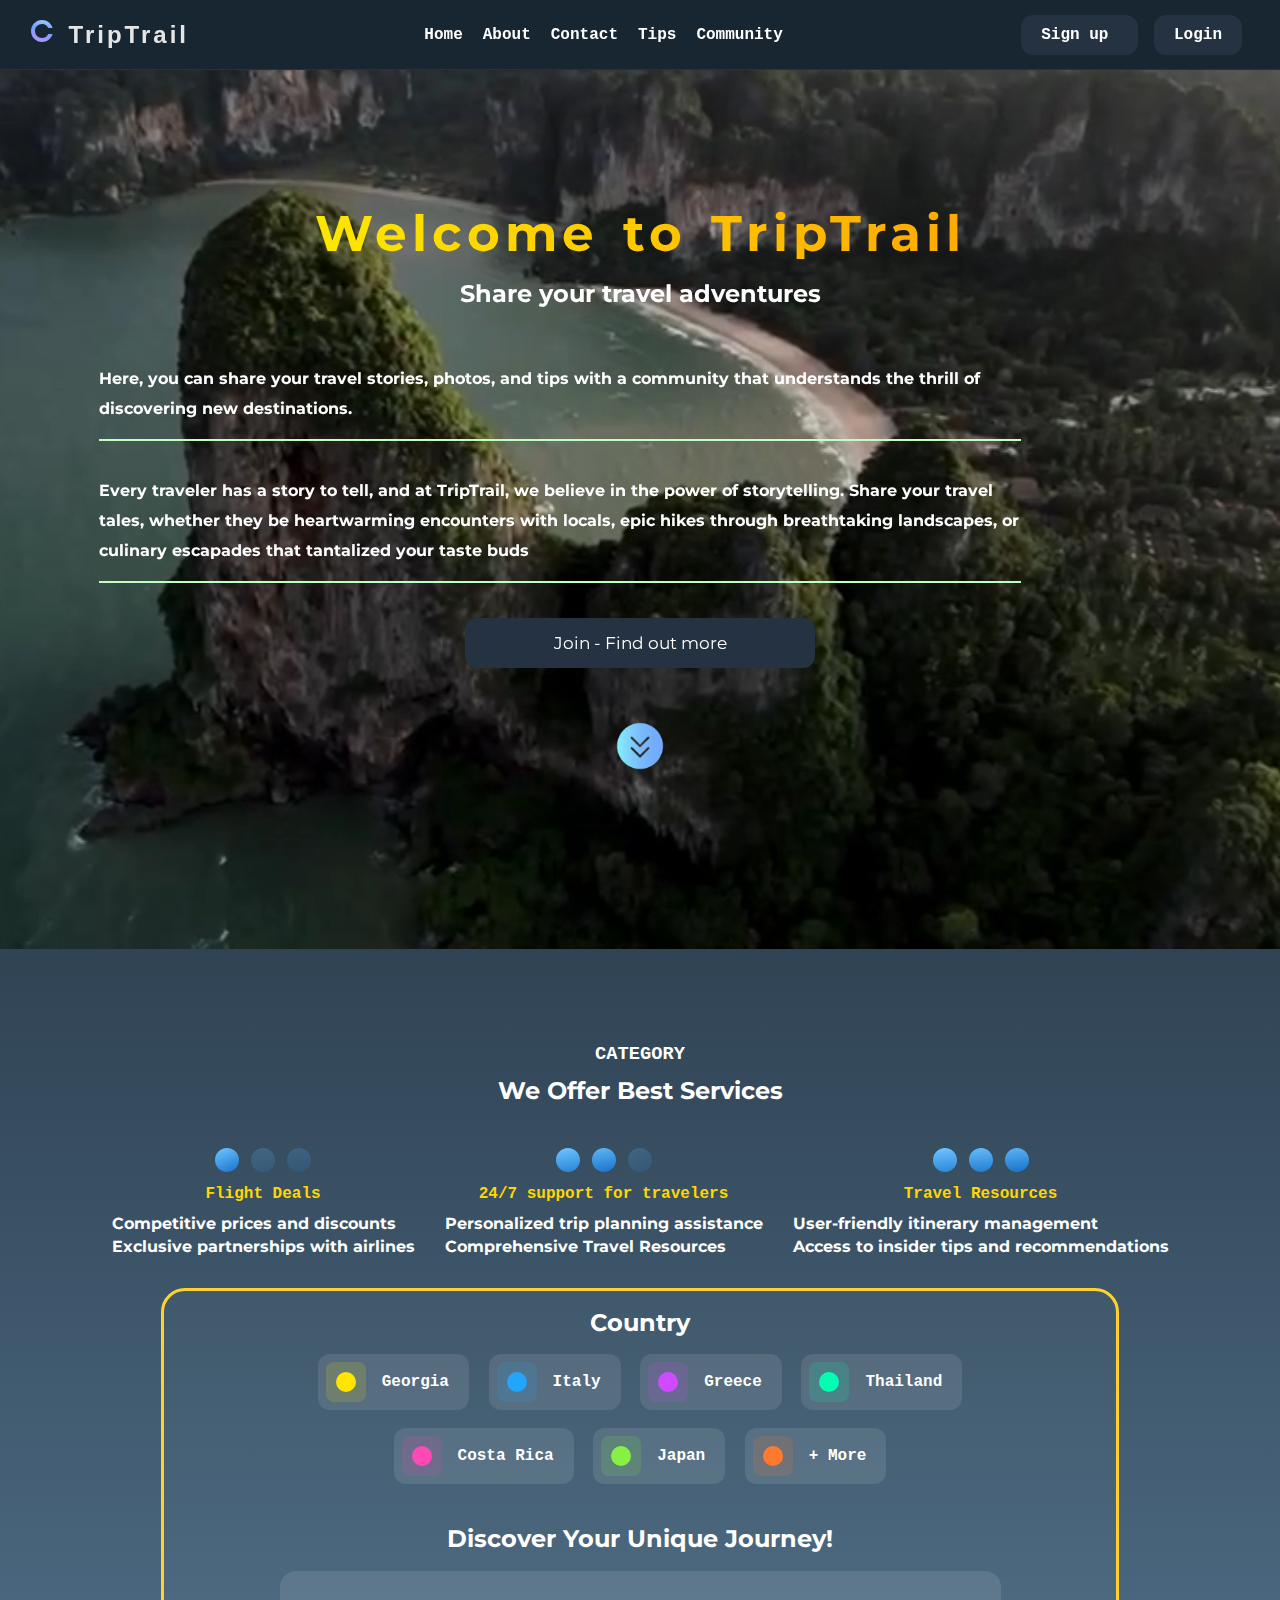
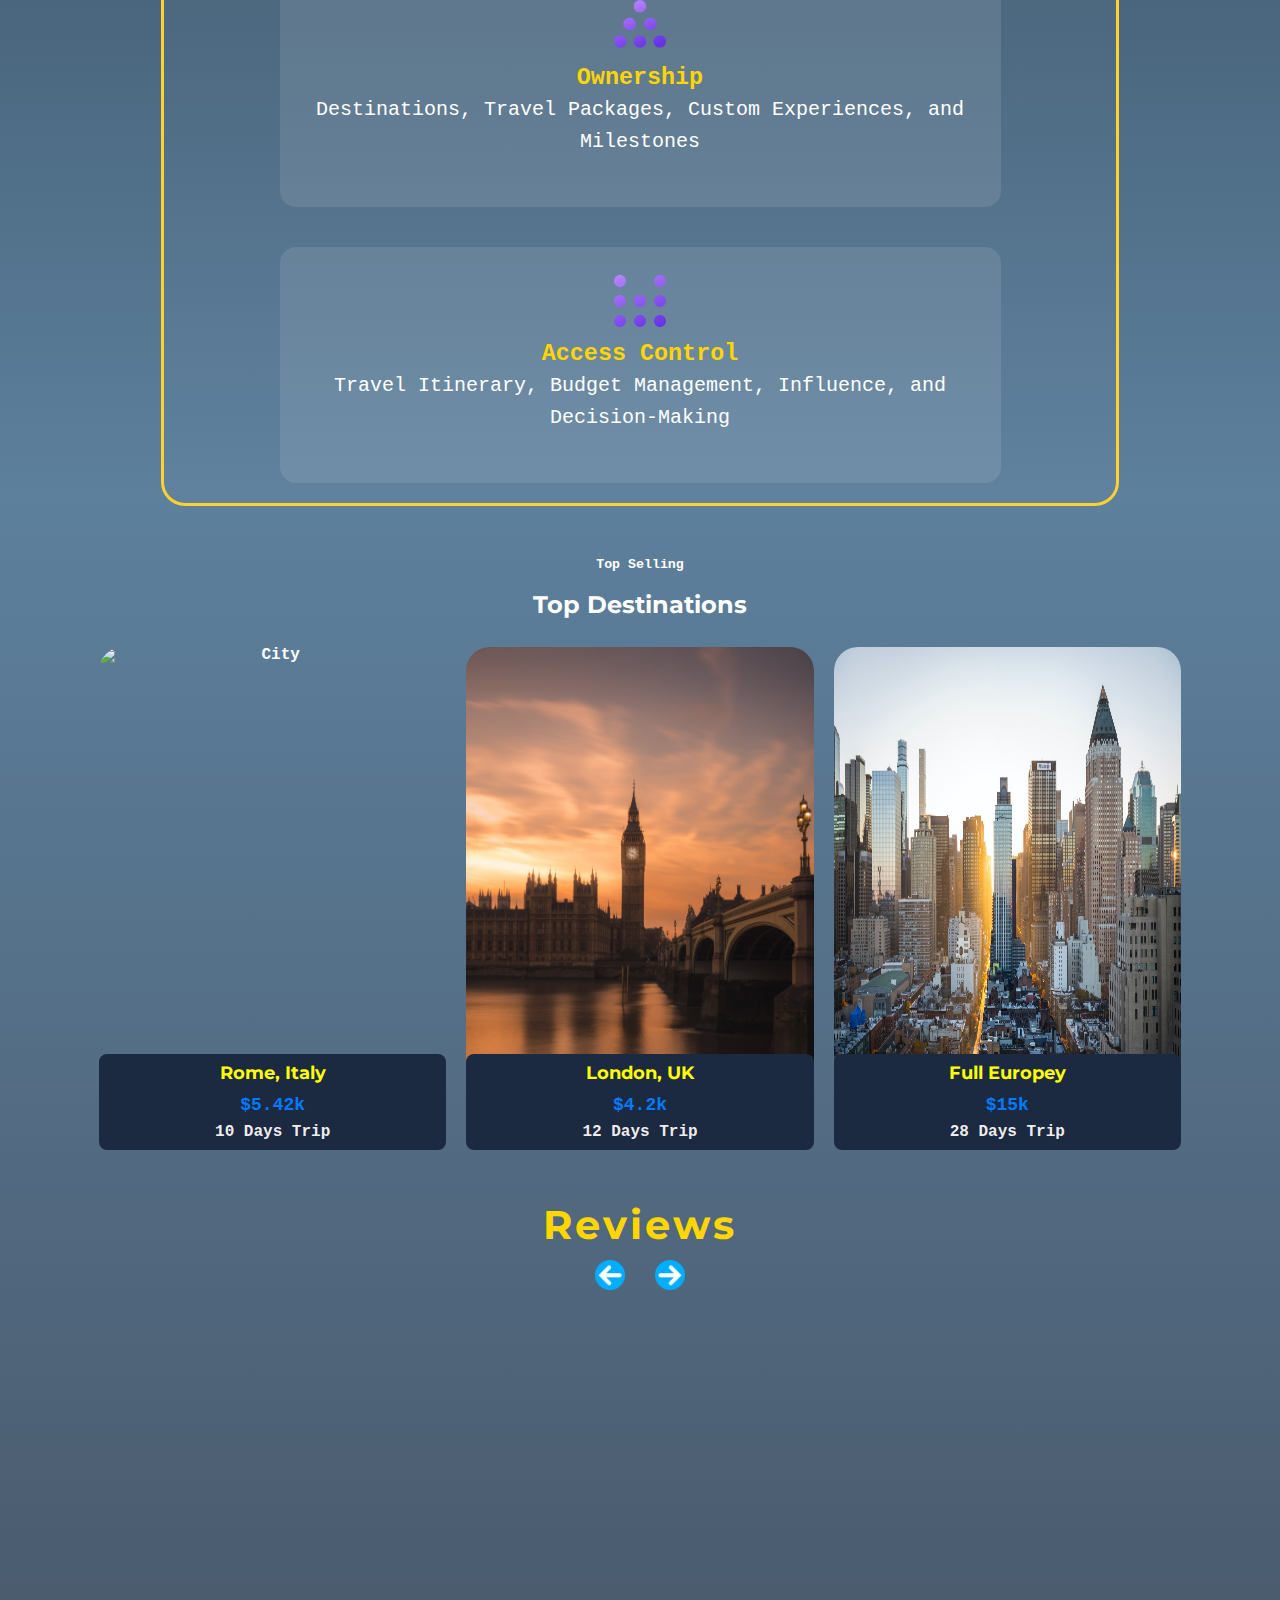
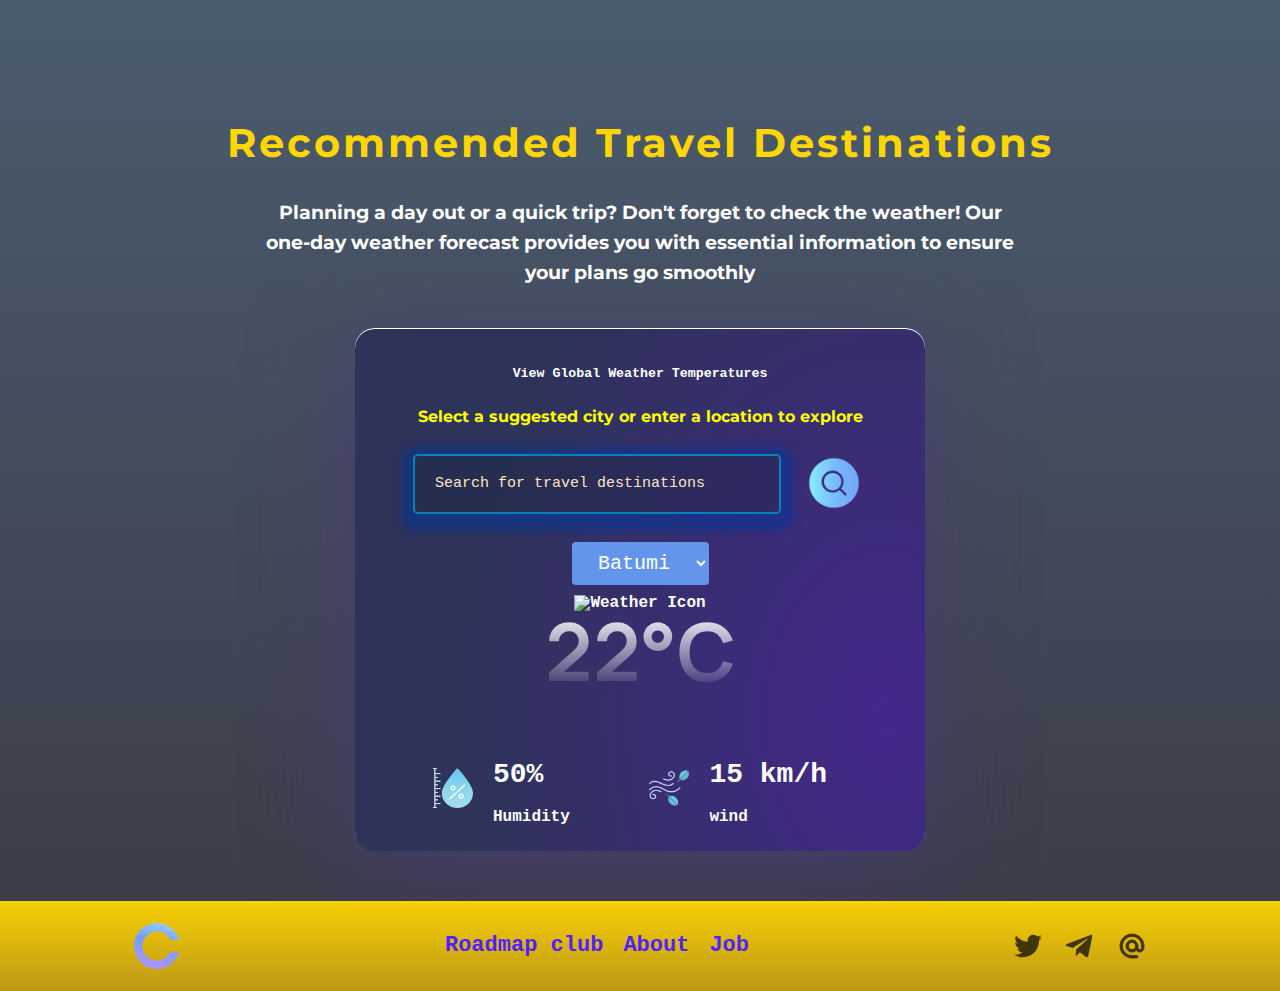
==== commit 33ec44a3: "add Autoprefixer to CSS" ====
--- a/page/index.html
+++ b/page/index.html
@@ -10,8 +10,8 @@
   <!-- Meta Tags (for social media) -->
   <meta property="og:title" content="Travel Blog" />
   <meta property="og:description" content="Your travel blog's description goes here." />
-  <meta property="og:image" content="https://example.com/your-image.jpg" />
-  <meta property="og:url" content="https://example.com" />
+  <meta property="og:image" content="../image/travelmetaimg.jpg" />
+  <meta property="og:url" content="https://nucikk.github.io/TripTrail-app/page/" />
   <meta property="og:type" content="website" />
 
   <!-- Font Styles: PT Mono -->
@@ -23,7 +23,7 @@
 
   <link rel="stylesheet" href="../style/reset.css" />
   <link rel="stylesheet" href="../style/style.css" />
-  <script defer src="../functional.js"></script>
+  <script defer src="../functional/functional.js"></script>
   <title>Travel Blog</title>
 </head>
 
@@ -253,9 +253,9 @@
     <!--* weather section -->
     <section class="weather_section">
       <div class="conatiner_weather">
-        <h1 class="FtMono weather_heading">
+        <h2 class="FtMono weather_heading">
           Recommended Travel Destinations
-        </h1>
+        </h2>
         <h3 class="FtMono plansText">
           Planning a day out or a quick trip? Don't forget to check the
           weather! Our one-day weather forecast provides you with essential
--- a/style/style.css
+++ b/style/style.css
@@ -1,3 +1,10 @@
+/*
+* Prefixed by https://autoprefixer.github.io
+* PostCSS: v8.4.14,
+* Autoprefixer: v10.4.7
+* Browsers: last 4 version
+*/
+
 /* CSS Variables */
 :root {
   --color-bg: #0a11172d;
@@ -22,6 +29,15 @@
   min-height: 100vh;
   background-color: var(--color-bg);
   font-weight: 700;
+  background-image: -webkit-gradient(linear,
+      left bottom, left top,
+      from(#3a3b45),
+      color-stop(50%, #5d809d),
+      to(#0a1117));
+  background-image: -o-linear-gradient(bottom,
+      #3a3b45 0%,
+      #5d809d 50%,
+      #0a1117 100%);
   background-image: linear-gradient(0deg,
       #3a3b45 0%,
       #5d809d 50%,
@@ -39,22 +55,37 @@
   background-color: var(--color-dark-gunmetal);
   border-bottom: 0.0625rem solid var(--color-gunmetal);
   z-index: 100;
+  -webkit-transition: opacity 0.5s ease, -webkit-transform 0.5s ease;
+  transition: opacity 0.5s ease, -webkit-transform 0.5s ease;
+  -o-transition: opacity 0.5s ease, transform 0.5s ease;
   transition: opacity 0.5s ease, transform 0.5s ease;
+  transition: opacity 0.5s ease, transform 0.5s ease, -webkit-transform 0.5s ease;
   padding: 0 1.875rem;
 }
 
 .navbar {
-  display: flex;
-  align-items: center;
-  flex-wrap: wrap;
+  display: -webkit-box;
+  display: -ms-flexbox;
+  display: flex;
+  -webkit-box-align: center;
+      -ms-flex-align: center;
+          align-items: center;
+  -ms-flex-wrap: wrap;
+      flex-wrap: wrap;
   position: fixed;
   top: 0;
   left: 0;
   width: 100%;
   min-height: 4.375rem;
   border-bottom: 0.0625rem solid var(--color-gunmetal);
-  transform: translateY(-100%);
+  -webkit-transform: translateY(-100%);
+      -ms-transform: translateY(-100%);
+          transform: translateY(-100%);
+  -webkit-transition: opacity 0.5s ease, -webkit-transform 0.5s ease;
+  transition: opacity 0.5s ease, -webkit-transform 0.5s ease;
+  -o-transition: opacity 0.5s ease, transform 0.5s ease;
   transition: opacity 0.5s ease, transform 0.5s ease;
+  transition: opacity 0.5s ease, transform 0.5s ease, -webkit-transform 0.5s ease;
   padding: 0 1.875rem;
 }
 
@@ -67,13 +98,19 @@
 }
 
 .nav_item {
+  display: -webkit-box;
+  display: -ms-flexbox;
   display: flex;
   gap: 1.25rem;
-  align-items: center;
+  -webkit-box-align: center;
+      -ms-flex-align: center;
+          align-items: center;
 }
 
 .nav_list {
   list-style: none;
+  display: -webkit-box;
+  display: -ms-flexbox;
   display: flex;
   gap: 1.25rem;
 }
@@ -83,6 +120,8 @@
   color: var(--color-white);
   padding-bottom: 0.625rem;
   border-bottom: 0.125rem solid transparent;
+  -webkit-transition: color 0.3s ease, border-bottom 0.4s ease-in-out;
+  -o-transition: color 0.3s ease, border-bottom 0.4s ease-in-out;
   transition: color 0.3s ease, border-bottom 0.4s ease-in-out;
 }
 
@@ -98,13 +137,19 @@
   background-color: var(--color-gunmetal);
   cursor: pointer;
   margin: 0 8px;
+  -webkit-transition: background-color 0.3s ease, -webkit-transform 0.2s ease;
+  transition: background-color 0.3s ease, -webkit-transform 0.2s ease;
+  -o-transition: background-color 0.3s ease, transform 0.2s ease;
   transition: background-color 0.3s ease, transform 0.2s ease;
+  transition: background-color 0.3s ease, transform 0.2s ease, -webkit-transform 0.2s ease;
 }
 
 .register_btn:hover,
 .more_btn:hover {
   background-color: var(--color-blue-hover);
-  transform: scale(1.05);
+  -webkit-transform: scale(1.05);
+      -ms-transform: scale(1.05);
+          transform: scale(1.05);
 }
 
 .menu_icon {
@@ -113,56 +158,72 @@
 }
 
 .nav_item {
-  display: flex;
-  justify-content: center;
-  align-items: center;
-  flex-grow: 1;
+  display: -webkit-box;
+  display: -ms-flexbox;
+  display: flex;
+  -webkit-box-pack: center;
+      -ms-flex-pack: center;
+          justify-content: center;
+  -webkit-box-align: center;
+      -ms-flex-align: center;
+          align-items: center;
+  -webkit-box-flex: 1;
+      -ms-flex-positive: 1;
+          flex-grow: 1;
 }
 
 /*Menu Animation */
 @-webkit-keyframes slideDown {
   from {
-    transform: translateY(-100%);
+    -webkit-transform: translateY(-100%);
+            transform: translateY(-100%);
     opacity: 0;
   }
 
   to {
-    transform: translateY(0);
+    -webkit-transform: translateY(0);
+            transform: translateY(0);
     opacity: 1;
   }
 }
 @keyframes slideDown {
   from {
-    transform: translateY(-100%);
+    -webkit-transform: translateY(-100%);
+            transform: translateY(-100%);
     opacity: 0;
   }
 
   to {
-    transform: translateY(0);
+    -webkit-transform: translateY(0);
+            transform: translateY(0);
     opacity: 1;
   }
 }
 
 @-webkit-keyframes slideUp {
   from {
-    transform: translateY(0);
+    -webkit-transform: translateY(0);
+            transform: translateY(0);
     opacity: 1;
   }
 
   to {
-    transform: translateY(-100%);
+    -webkit-transform: translateY(-100%);
+            transform: translateY(-100%);
     opacity: 0;
   }
 }
 
 @keyframes slideUp {
   from {
-    transform: translateY(0);
+    -webkit-transform: translateY(0);
+            transform: translateY(0);
     opacity: 1;
   }
 
   to {
-    transform: translateY(-100%);
+    -webkit-transform: translateY(-100%);
+            transform: translateY(-100%);
     opacity: 0;
   }
 }
@@ -186,20 +247,33 @@
 
 #registration_container {
   height: 100vh;
-  display: flex;
-  justify-content: center;
-  align-items: center;
-  align-self: auto;
+  display: -webkit-box;
+  display: -ms-flexbox;
+  display: flex;
+  -webkit-box-pack: center;
+      -ms-flex-pack: center;
+          justify-content: center;
+  -webkit-box-align: center;
+      -ms-flex-align: center;
+          align-items: center;
+  -ms-flex-item-align: auto;
+      -ms-grid-row-align: auto;
+      align-self: auto;
   gap: 20%;
   color: var(--color-purple-light);
+  position: relative;
+    margin: 92px 0;
 }
 
 .greetings_card {
   width: clamp(12.5rem, 100%, 25rem);
   min-height: 18.75rem;
+  display: -ms-grid;
   display: grid;
-  align-content: space-evenly;
-  box-shadow: .625rem .875rem 1.125rem .125rem rgba(4, 64, 148, 0.487);
+  -ms-flex-line-pack: space-evenly;
+      align-content: space-evenly;
+  -webkit-box-shadow: .625rem .875rem 1.125rem .125rem rgba(4, 64, 148, 0.487);
+          box-shadow: .625rem .875rem 1.125rem .125rem rgba(4, 64, 148, 0.487);
 }
 
 .backIcon {
@@ -259,15 +333,22 @@
 
 .register_card {
   width: clamp(12.5rem, 100%, 37.5rem);
-  box-shadow: 1.25rem .875rem 14.25rem 6.25rem rgba(4, 64, 148, 0.487);
+  -webkit-box-shadow: 1.25rem .875rem 14.25rem 6.25rem rgba(4, 64, 148, 0.487);
+          box-shadow: 1.25rem .875rem 14.25rem 6.25rem rgba(4, 64, 148, 0.487);
 }
 
 .register_nameItem {
   height: 3.75rem;
-  display: flex;
-  justify-content: space-around;
-  align-items: center;
-  box-shadow: .4375rem 1.25rem 6.75rem .125rem var(--color-yellow);
+  display: -webkit-box;
+  display: -ms-flexbox;
+  display: flex;
+  -ms-flex-pack: distribute;
+      justify-content: space-around;
+  -webkit-box-align: center;
+      -ms-flex-align: center;
+          align-items: center;
+  -webkit-box-shadow: .4375rem 1.25rem 6.75rem .125rem var(--color-yellow);
+          box-shadow: .4375rem 1.25rem 6.75rem .125rem var(--color-yellow);
   border-bottom: .125rem solid var(--color-yellow);
 }
 
@@ -304,7 +385,8 @@
   border-radius: .3125rem;
   border: .125rem solid #038abff0;
   background-color: #0f202f40;
-  box-shadow: .0625rem .3125rem .5rem .75rem #01369988;
+  -webkit-box-shadow: .0625rem .3125rem .5rem .75rem #01369988;
+          box-shadow: .0625rem .3125rem .5rem .75rem #01369988;
   padding: 0 1.25rem;
   margin-bottom: 1rem;
 }
@@ -315,12 +397,14 @@
 
 .form_group input:hover {
   border: .125rem solid var(--color-yellow);
-  box-shadow: 0rem .0625rem .3125rem 0rem var(--color-yellow);
+  -webkit-box-shadow: 0rem .0625rem .3125rem 0rem var(--color-yellow);
+          box-shadow: 0rem .0625rem .3125rem 0rem var(--color-yellow);
 }
 
 .form_group input:focus {
   border: .125rem solid var(--color-purple-light);
-  box-shadow: 0rem .0625rem .3125rem 0rem var(--color-purple-light);
+  -webkit-box-shadow: 0rem .0625rem .3125rem 0rem var(--color-purple-light);
+          box-shadow: 0rem .0625rem .3125rem 0rem var(--color-purple-light);
 }
 
 .login {
@@ -349,7 +433,9 @@
   position: absolute;
   right: 1.1875rem;
   top: 40%;
-  transform: translateY(-50%);
+  -webkit-transform: translateY(-50%);
+      -ms-transform: translateY(-50%);
+          transform: translateY(-50%);
   z-index: 1;
 }
 
@@ -358,14 +444,17 @@
   position: fixed;
   top: 50%;
   left: 50%;
-  transform: translate(-50%, -50%);
+  -webkit-transform: translate(-50%, -50%);
+      -ms-transform: translate(-50%, -50%);
+          transform: translate(-50%, -50%);
   padding: 3.125rem 1.25rem;
   text-align: center;
   -webkit-animation: slide-in 0.5s ease-in-out;
           animation: slide-in 0.5s ease-in-out;
   border-radius: 1.25rem;
   background-color: var(--color-gunmetal);
-  box-shadow: .125rem .875rem 18.75rem #038abff0;
+  -webkit-box-shadow: .125rem .875rem 18.75rem #038abff0;
+          box-shadow: .125rem .875rem 18.75rem #038abff0;
   display: none;
   z-index: 20;
 }
@@ -384,21 +473,25 @@
 
 @-webkit-keyframes slide-in {
   from {
-    transform: translateX(100%);
+    -webkit-transform: translateX(100%);
+            transform: translateX(100%);
   }
 
   to {
-    transform: translateX(0);
+    -webkit-transform: translateX(0);
+            transform: translateX(0);
   }
 }
 
 @keyframes slide-in {
   from {
-    transform: translateX(100%);
+    -webkit-transform: translateX(100%);
+            transform: translateX(100%);
   }
 
   to {
-    transform: translateX(0);
+    -webkit-transform: translateX(0);
+            transform: translateX(0);
   }
 }
 
@@ -430,6 +523,8 @@
 }
 
 .navbar_icon {
+  display: -webkit-box;
+  display: -ms-flexbox;
   display: flex;
   gap: .625rem;
 }
@@ -437,11 +532,20 @@
 /**------------------------------ Banner Section */
 .banner_section {
   width: 95%;
-  display: flex;
-  justify-content: space-around;
-  align-items: center;
-  flex-direction: row-reverse;
-  flex-wrap: wrap;
+  display: -webkit-box;
+  display: -ms-flexbox;
+  display: flex;
+  -ms-flex-pack: distribute;
+      justify-content: space-around;
+  -webkit-box-align: center;
+      -ms-flex-align: center;
+          align-items: center;
+  -webkit-box-orient: horizontal;
+  -webkit-box-direction: reverse;
+      -ms-flex-direction: row-reverse;
+          flex-direction: row-reverse;
+  -ms-flex-wrap: wrap;
+      flex-wrap: wrap;
   margin: auto;
   overflow: hidden;
 }
@@ -463,7 +567,9 @@
   pointer-events: none;
   border-radius: 2.125rem 39.5rem 8.6875rem 43rem;
   margin-top: -0.75rem;
-  transform: rotate(260deg);
+  -webkit-transform: rotate(260deg);
+      -ms-transform: rotate(260deg);
+          transform: rotate(260deg);
 }
 
 .banner_content {
@@ -483,6 +589,8 @@
   font-size: 3.125rem;
   word-spacing: .3125rem;
   letter-spacing: .3125rem;
+  background-image: -webkit-gradient(linear, left top, right top, from(#fbff00), to(#ff9100));
+  background-image: -o-linear-gradient(left, #fbff00, #ff9100);
   background-image: linear-gradient(to right, #fbff00, #ff9100);
   -webkit-background-clip: text;
   background-clip: text;
@@ -508,9 +616,15 @@
 }
 
 .arrow_container {
-  display: flex;
-  justify-content: center;
-  align-items: center;
+  display: -webkit-box;
+  display: -ms-flexbox;
+  display: flex;
+  -webkit-box-pack: center;
+      -ms-flex-pack: center;
+          justify-content: center;
+  -webkit-box-align: center;
+      -ms-flex-align: center;
+          align-items: center;
 }
 
 .arrow {
@@ -521,35 +635,46 @@
 }
 
 .arrow:hover {
-  box-shadow: .75rem 1.3125rem 7.375rem .625rem var(--color-blue-hover);
+  -webkit-box-shadow: .75rem 1.3125rem 7.375rem .625rem var(--color-blue-hover);
+          box-shadow: .75rem 1.3125rem 7.375rem .625rem var(--color-blue-hover);
 }
 
 @-webkit-keyframes slideUpDown {
   0% {
-    transform: translateY(0);
+    -webkit-transform: translateY(0);
+            transform: translateY(0);
   }
 
   100% {
-    transform: translateY(.625rem);
+    -webkit-transform: translateY(.625rem);
+            transform: translateY(.625rem);
   }
 }
 
 @keyframes slideUpDown {
   0% {
-    transform: translateY(0);
+    -webkit-transform: translateY(0);
+            transform: translateY(0);
   }
 
   100% {
-    transform: translateY(.625rem);
+    -webkit-transform: translateY(.625rem);
+            transform: translateY(.625rem);
   }
 }
 
 /** Roadmap Section */
 .about_section {
   margin-top: 4.0625rem;
-  display: flex;
-  justify-content: center;
-  align-items: center;
+  display: -webkit-box;
+  display: -ms-flexbox;
+  display: flex;
+  -webkit-box-pack: center;
+      -ms-flex-pack: center;
+          justify-content: center;
+  -webkit-box-align: center;
+      -ms-flex-align: center;
+          align-items: center;
   position: relative;
 }
 
@@ -560,8 +685,12 @@
 }
 
 .service {
-  display: flex;
-  justify-content: space-between;
+  display: -webkit-box;
+  display: -ms-flexbox;
+  display: flex;
+  -webkit-box-pack: justify;
+      -ms-flex-pack: justify;
+          justify-content: space-between;
   margin: 1.875rem 0;
 }
 
@@ -595,18 +724,28 @@
 .countryBox {
   border-radius: .75rem;
   background: rgba(255, 255, 255, 0.10);
+  display: -webkit-inline-box;
+  display: -ms-inline-flexbox;
   display: inline-flex;
   padding: .5rem 1.25rem .5rem .5rem;
-  align-items: center;
+  -webkit-box-align: center;
+      -ms-flex-align: center;
+          align-items: center;
   gap: 1rem;
   margin: 1.1875rem .3125rem -0.0625rem;
 }
 
 .card {
   width: clamp(12.5rem, 100%, 56.5rem);
-  display: flex;
-  justify-content: space-evenly;
-  align-items: center;
+  display: -webkit-box;
+  display: -ms-flexbox;
+  display: flex;
+  -webkit-box-pack: space-evenly;
+      -ms-flex-pack: space-evenly;
+          justify-content: space-evenly;
+  -webkit-box-align: center;
+      -ms-flex-align: center;
+          align-items: center;
   text-align: center;
   margin: 1.25rem auto;
   gap: 2.5rem;
@@ -636,9 +775,16 @@
 .destinations {
   width: clamp(12.5rem, 100%, 68.875rem);
   text-align: center;
-  display: flex;
-  flex-direction: column;
-  align-items: center;
+  display: -webkit-box;
+  display: -ms-flexbox;
+  display: flex;
+  -webkit-box-orient: vertical;
+  -webkit-box-direction: normal;
+      -ms-flex-direction: column;
+          flex-direction: column;
+  -webkit-box-align: center;
+      -ms-flex-align: center;
+          align-items: center;
   overflow: hidden;
   margin: 1.875rem auto;
 }
@@ -652,8 +798,12 @@
 .cityCard {
   width: clamp(6.25rem, 100%, 22.375rem);
   position: relative;
-  display: flex;
-  align-items: center;
+  display: -webkit-box;
+  display: -ms-flexbox;
+  display: flex;
+  -webkit-box-align: center;
+      -ms-flex-align: center;
+          align-items: center;
   text-align: center;
   margin: .625rem;
 }
@@ -692,23 +842,38 @@
 }
 
 .contentCityInfo {
+  display: -webkit-box;
+  display: -ms-flexbox;
   display: flex;
 }
 
 /** */
 Reviews SEction */ .reviews_section {
-  display: flex;
-  justify-content: center;
-  align-items: center;
+  display: -webkit-box;
+  display: -ms-flexbox;
+  display: flex;
+  -webkit-box-pack: center;
+      -ms-flex-pack: center;
+          justify-content: center;
+  -webkit-box-align: center;
+      -ms-flex-align: center;
+          align-items: center;
 }
 
 .reviews {
   width: 90%;
   min-height: 37.3125rem;
-  display: flex;
-  flex-wrap: wrap;
-  justify-content: center;
-  align-items: center;
+  display: -webkit-box;
+  display: -ms-flexbox;
+  display: flex;
+  -ms-flex-wrap: wrap;
+      flex-wrap: wrap;
+  -webkit-box-pack: center;
+      -ms-flex-pack: center;
+          justify-content: center;
+  -webkit-box-align: center;
+      -ms-flex-align: center;
+          align-items: center;
   margin: 0 auto;
   gap: 2.3125rem;
 }
@@ -736,15 +901,26 @@
 }
 
 .card_views:hover {
-  box-shadow: .25rem .25rem 1.125rem .125rem #ffd600;
-  transform: translateY(-0.3125rem);
+  -webkit-box-shadow: .25rem .25rem 1.125rem .125rem #ffd600;
+          box-shadow: .25rem .25rem 1.125rem .125rem #ffd600;
+  -webkit-transform: translateY(-0.3125rem);
+      -ms-transform: translateY(-0.3125rem);
+          transform: translateY(-0.3125rem);
+  -webkit-transition: -webkit-transform 0.3s ease;
+  transition: -webkit-transform 0.3s ease;
+  -o-transition: transform 0.3s ease;
   transition: transform 0.3s ease;
+  transition: transform 0.3s ease, -webkit-transform 0.3s ease;
 }
 
 .userInfo {
+  display: -webkit-box;
+  display: -ms-flexbox;
   display: flex;
   gap: .9375rem;
-  align-items: center;
+  -webkit-box-align: center;
+      -ms-flex-align: center;
+          align-items: center;
 }
 
 .userImg {
@@ -783,9 +959,15 @@
 }
 
 .slider {
-  display: flex;
-  align-items: center;
-  justify-content: center;
+  display: -webkit-box;
+  display: -ms-flexbox;
+  display: flex;
+  -webkit-box-align: center;
+      -ms-flex-align: center;
+          align-items: center;
+  -webkit-box-pack: center;
+      -ms-flex-pack: center;
+          justify-content: center;
 }
 
 .slideIcon {
@@ -801,9 +983,15 @@
 
 /** weather section */
 .weather_section {
-  display: flex;
-  justify-content: center;
-  align-items: center;
+  display: -webkit-box;
+  display: -ms-flexbox;
+  display: flex;
+  -webkit-box-pack: center;
+      -ms-flex-pack: center;
+          justify-content: center;
+  -webkit-box-align: center;
+      -ms-flex-align: center;
+          align-items: center;
   text-align: center;
 }
 
@@ -830,9 +1018,15 @@
 .searchImg,
 .searchbtn {
   width: 1.25rem;
-  display: flex;
-  align-items: center;
-  justify-content: center;
+  display: -webkit-box;
+  display: -ms-flexbox;
+  display: flex;
+  -webkit-box-align: center;
+      -ms-flex-align: center;
+          align-items: center;
+  -webkit-box-pack: center;
+      -ms-flex-pack: center;
+          justify-content: center;
   border-radius: 50%;
 }
 
@@ -846,8 +1040,10 @@
 .cardCity {
   width: clamp(18.75rem, 90%, 35.625rem);
   border-radius: 2.75rem;
+  background: -o-radial-gradient(93.07% 74.31%, 73.19% 111.55%, #45278B 0%, #2E335A 100%);
   background: radial-gradient(73.19% 111.55% at 93.07% 74.31%, #45278B 0%, #2E335A 100%);
-  box-shadow: 0rem .0625rem 0rem 0rem #FFF inset, 0rem 1.25rem 6.25rem 0rem rgba(74, 57, 127, 0.70);
+  -webkit-box-shadow: 0rem .0625rem 0rem 0rem #FFF inset, 0rem 1.25rem 6.25rem 0rem rgba(74, 57, 127, 0.70);
+          box-shadow: 0rem .0625rem 0rem 0rem #FFF inset, 0rem 1.25rem 6.25rem 0rem rgba(74, 57, 127, 0.70);
   color: #fff;
   margin: 2.5rem auto 0;
   border-radius: 1.25rem;
@@ -857,10 +1053,16 @@
 
 .search {
   width: 100%;
+  display: -webkit-box;
+  display: -ms-flexbox;
   display: flex;
   gap: 1.25rem;
-  align-items: center;
-  justify-content: space-between;
+  -webkit-box-align: center;
+      -ms-flex-align: center;
+          align-items: center;
+  -webkit-box-pack: justify;
+      -ms-flex-pack: justify;
+          justify-content: space-between;
 }
 
 .search_input {
@@ -888,9 +1090,15 @@
 }
 
 .details {
-  display: flex;
-  align-items: center;
-  justify-content: space-between;
+  display: -webkit-box;
+  display: -ms-flexbox;
+  display: flex;
+  -webkit-box-align: center;
+      -ms-flex-align: center;
+          align-items: center;
+  -webkit-box-pack: justify;
+      -ms-flex-pack: justify;
+          justify-content: space-between;
   padding: 0 1.25rem;
   margin-top: 3.125rem;
 }
@@ -900,8 +1108,12 @@
 }
 
 .col {
-  display: flex;
-  align-items: center;
+  display: -webkit-box;
+  display: -ms-flexbox;
+  display: flex;
+  -webkit-box-align: center;
+      -ms-flex-align: center;
+          align-items: center;
   text-align: left;
 }
 
@@ -933,7 +1145,8 @@
 
 
 .searchImg:hover {
-  box-shadow: .125rem .1875rem 3.125rem .3125rem #95c0f4d9;
+  -webkit-box-shadow: .125rem .1875rem 3.125rem .3125rem #95c0f4d9;
+          box-shadow: .125rem .1875rem 3.125rem .3125rem #95c0f4d9;
 }
 
 
@@ -965,17 +1178,27 @@
 
 .footer {
   height: 5.625rem;
+  background-image: -webkit-gradient(linear, left top, left bottom, from(#ffd500f5), to(#ffc800a9));
+  background-image: -o-linear-gradient(top, #ffd500f5, #ffc800a9);
   background-image: linear-gradient(180deg, #ffd500f5, #ffc800a9);
-  display: flex;
-  justify-content: space-around;
+  display: -webkit-box;
+  display: -ms-flexbox;
+  display: flex;
+  -ms-flex-pack: distribute;
+      justify-content: space-around;
   text-align: center;
-  align-items: center;
-  align-content: space-between;
+  -webkit-box-align: center;
+      -ms-flex-align: center;
+          align-items: center;
+  -ms-flex-line-pack: justify;
+      align-content: space-between;
 
 }
 
 .listFooter,
 .iconFooter {
+  display: -webkit-box;
+  display: -ms-flexbox;
   display: flex;
   gap: 1.25rem;
 
@@ -998,12 +1221,23 @@
 /* Post page style */
 .post_section {
   min-height: 100vh;
-  display: flex;
-  justify-content: center;
-  align-items: center;
-  flex-direction: column;
+  display: -webkit-box;
+  display: -ms-flexbox;
+  display: flex;
+  -webkit-box-pack: center;
+      -ms-flex-pack: center;
+          justify-content: center;
+  -webkit-box-align: center;
+      -ms-flex-align: center;
+          align-items: center;
+  -webkit-box-orient: vertical;
+  -webkit-box-direction: normal;
+      -ms-flex-direction: column;
+          flex-direction: column;
   ;
-  box-shadow: 0rem 0rem .625rem rgba(0, 0, 0, 0.979);
+  -webkit-box-shadow: 0rem 0rem .625rem rgba(0, 0, 0, 0.979);
+  ;
+          box-shadow: 0rem 0rem .625rem rgba(0, 0, 0, 0.979);
   padding: 1.25rem;
   border-radius: .5rem;
   text-align: center;
@@ -1014,9 +1248,16 @@
 
 #postForm {
   width: clamp(12.5rem, 100%, 37.5rem);
-  display: flex;
-  flex-direction: column;
-  align-items: center;
+  display: -webkit-box;
+  display: -ms-flexbox;
+  display: flex;
+  -webkit-box-orient: vertical;
+  -webkit-box-direction: normal;
+      -ms-flex-direction: column;
+          flex-direction: column;
+  -webkit-box-align: center;
+      -ms-flex-align: center;
+          align-items: center;
 }
 
 .labelPost {
@@ -1055,16 +1296,25 @@
 .post-container {
   width: clamp(18.75rem, 100%, 43.75rem);
   background-color: #fff;
-  box-shadow: 0rem .3125rem .9375rem rgba(0, 0, 0, 0.2);
+  -webkit-box-shadow: 0rem .3125rem .9375rem rgba(0, 0, 0, 0.2);
+          box-shadow: 0rem .3125rem .9375rem rgba(0, 0, 0, 0.2);
   border-radius: .5rem;
   padding: 1.25rem;
   text-align: left;
+  -webkit-transition: -webkit-transform 0.2s ease-in-out;
+  transition: -webkit-transform 0.2s ease-in-out;
+  -o-transition: transform 0.2s ease-in-out;
   transition: transform 0.2s ease-in-out;
+  transition: transform 0.2s ease-in-out, -webkit-transform 0.2s ease-in-out;
   display: none;
   margin-top: 1.25rem;
-  display: flex;
-  flex-wrap: wrap;
-  justify-content: space-around;
+  display: -webkit-box;
+  display: -ms-flexbox;
+  display: flex;
+  -ms-flex-wrap: wrap;
+      flex-wrap: wrap;
+  -ms-flex-pack: distribute;
+      justify-content: space-around;
   gap: 1.25rem;
   display: none;
 }
@@ -1110,7 +1360,9 @@
 }
 
 .post-container:hover {
-  transform: scale(1.02);
+  -webkit-transform: scale(1.02);
+      -ms-transform: scale(1.02);
+          transform: scale(1.02);
 }
 
 /**--------------------------- Media Query 90rem */
@@ -1131,7 +1383,8 @@
 
   /** registration page */
   #registration_container {
-    flex-wrap: wrap;
+    -ms-flex-wrap: wrap;
+        flex-wrap: wrap;
     padding: 1.0625rem 1.875rem;
     gap: 10%;
   }
@@ -1143,7 +1396,8 @@
   .greetings_card {
     width: clamp(31.25rem, 100%, 37rem);
     min-height: 9.375rem;
-    box-shadow: none;
+    -webkit-box-shadow: none;
+            box-shadow: none;
   }
 
   .signMessage {
@@ -1152,8 +1406,13 @@
 
   /** banner Section */
   .banner_section {
-    flex-direction: column;
-    align-items: center;
+    -webkit-box-orient: vertical;
+    -webkit-box-direction: normal;
+        -ms-flex-direction: column;
+            flex-direction: column;
+    -webkit-box-align: center;
+        -ms-flex-align: center;
+            align-items: center;
     min-height: 53.75rem;
   }
 
@@ -1169,7 +1428,9 @@
     z-index: 1;
     border-radius: .5rem;
     margin-top: -0.75rem;
-    transform: rotate(270deg);
+    -webkit-transform: rotate(270deg);
+        -ms-transform: rotate(270deg);
+            transform: rotate(270deg);
   }
 
   .contain {
@@ -1190,18 +1451,27 @@
   }
 
   .service {
-    justify-content: center;
-    flex-wrap: wrap;
-    align-items: center;
+    -webkit-box-pack: center;
+        -ms-flex-pack: center;
+            justify-content: center;
+    -ms-flex-wrap: wrap;
+        flex-wrap: wrap;
+    -webkit-box-align: center;
+        -ms-flex-align: center;
+            align-items: center;
     gap: 1.875rem;
   }
 
   .card {
-    flex-direction: column;
+    -webkit-box-orient: vertical;
+    -webkit-box-direction: normal;
+        -ms-flex-direction: column;
+            flex-direction: column;
   }
 
   .creatorInfo {
-    flex-wrap: wrap;
+    -ms-flex-wrap: wrap;
+        flex-wrap: wrap;
     width: 90%;
     margin: 0 auto;
   }
@@ -1229,9 +1499,16 @@
 /** media 64rem */
 @media only screen and (max-width:64rem) {
   .contentCityInfo {
-    flex-direction: column;
-    justify-content: center;
-    align-items: center;
+    -webkit-box-orient: vertical;
+    -webkit-box-direction: normal;
+        -ms-flex-direction: column;
+            flex-direction: column;
+    -webkit-box-pack: center;
+        -ms-flex-pack: center;
+            justify-content: center;
+    -webkit-box-align: center;
+        -ms-flex-align: center;
+            align-items: center;
     width: 90%;
   }
 
@@ -1259,12 +1536,17 @@
 
   .navbar {
     padding: 0 1.25rem;
-    justify-content: space-evenly;
+    -webkit-box-pack: space-evenly;
+        -ms-flex-pack: space-evenly;
+            justify-content: space-evenly;
   }
 
   .nav_list {
     display: none;
-    flex-direction: column;
+    -webkit-box-orient: vertical;
+    -webkit-box-direction: normal;
+        -ms-flex-direction: column;
+            flex-direction: column;
     position: absolute;
     top: 100%;
     right: 0;
@@ -1274,6 +1556,8 @@
   }
 
   .nav_list.active {
+    display: -webkit-box;
+    display: -ms-flexbox;
     display: flex;
   }
 
@@ -1284,6 +1568,8 @@
     padding-bottom: 0.625rem;
     margin: 0rem 1.25rem 0.3125rem;
     border-bottom: 0.125rem solid transparent;
+    -webkit-transition: color 0.3s ease, border-bottom 0.4s ease-in-out;
+    -o-transition: color 0.3s ease, border-bottom 0.4s ease-in-out;
     transition: color 0.3s ease, border-bottom 0.4s ease-in-out;
   }
 
@@ -1316,8 +1602,14 @@
 }
 
 .navbar {
+  -webkit-transition: -webkit-transform 0.5s ease-in-out;
+  transition: -webkit-transform 0.5s ease-in-out;
+  -o-transition: transform 0.5s ease-in-out;
   transition: transform 0.5s ease-in-out;
-  transform: translateY(0);
+  transition: transform 0.5s ease-in-out, -webkit-transform 0.5s ease-in-out;
+  -webkit-transform: translateY(0);
+      -ms-transform: translateY(0);
+          transform: translateY(0);
 }
 
 @media only screen and (max-width: 29.6875rem) {
@@ -1326,7 +1618,8 @@
   }
 
   .userInfo {
-    flex-wrap: wrap;
+    -ms-flex-wrap: wrap;
+        flex-wrap: wrap;
   }
 
   .card_views {
@@ -1336,12 +1629,18 @@
   .cardCity {
     padding: .75rem 0rem;
     background: none;
-    box-shadow: none;
+    -webkit-box-shadow: none;
+            box-shadow: none;
   }
 
   .search {
-    flex-direction: column;
-    justify-content: center;
+    -webkit-box-orient: vertical;
+    -webkit-box-direction: normal;
+        -ms-flex-direction: column;
+            flex-direction: column;
+    -webkit-box-pack: center;
+        -ms-flex-pack: center;
+            justify-content: center;
   }
 
   .search_input {
@@ -1353,7 +1652,10 @@
   }
 
   .footer {
-    flex-direction: column;
+    -webkit-box-orient: vertical;
+    -webkit-box-direction: normal;
+        -ms-flex-direction: column;
+            flex-direction: column;
     padding: 5rem 0;
   }
 
@@ -1386,7 +1688,8 @@
   }
 
   .col {
-    flex-wrap: wrap;
+    -ms-flex-wrap: wrap;
+        flex-wrap: wrap;
   }
 }
 
